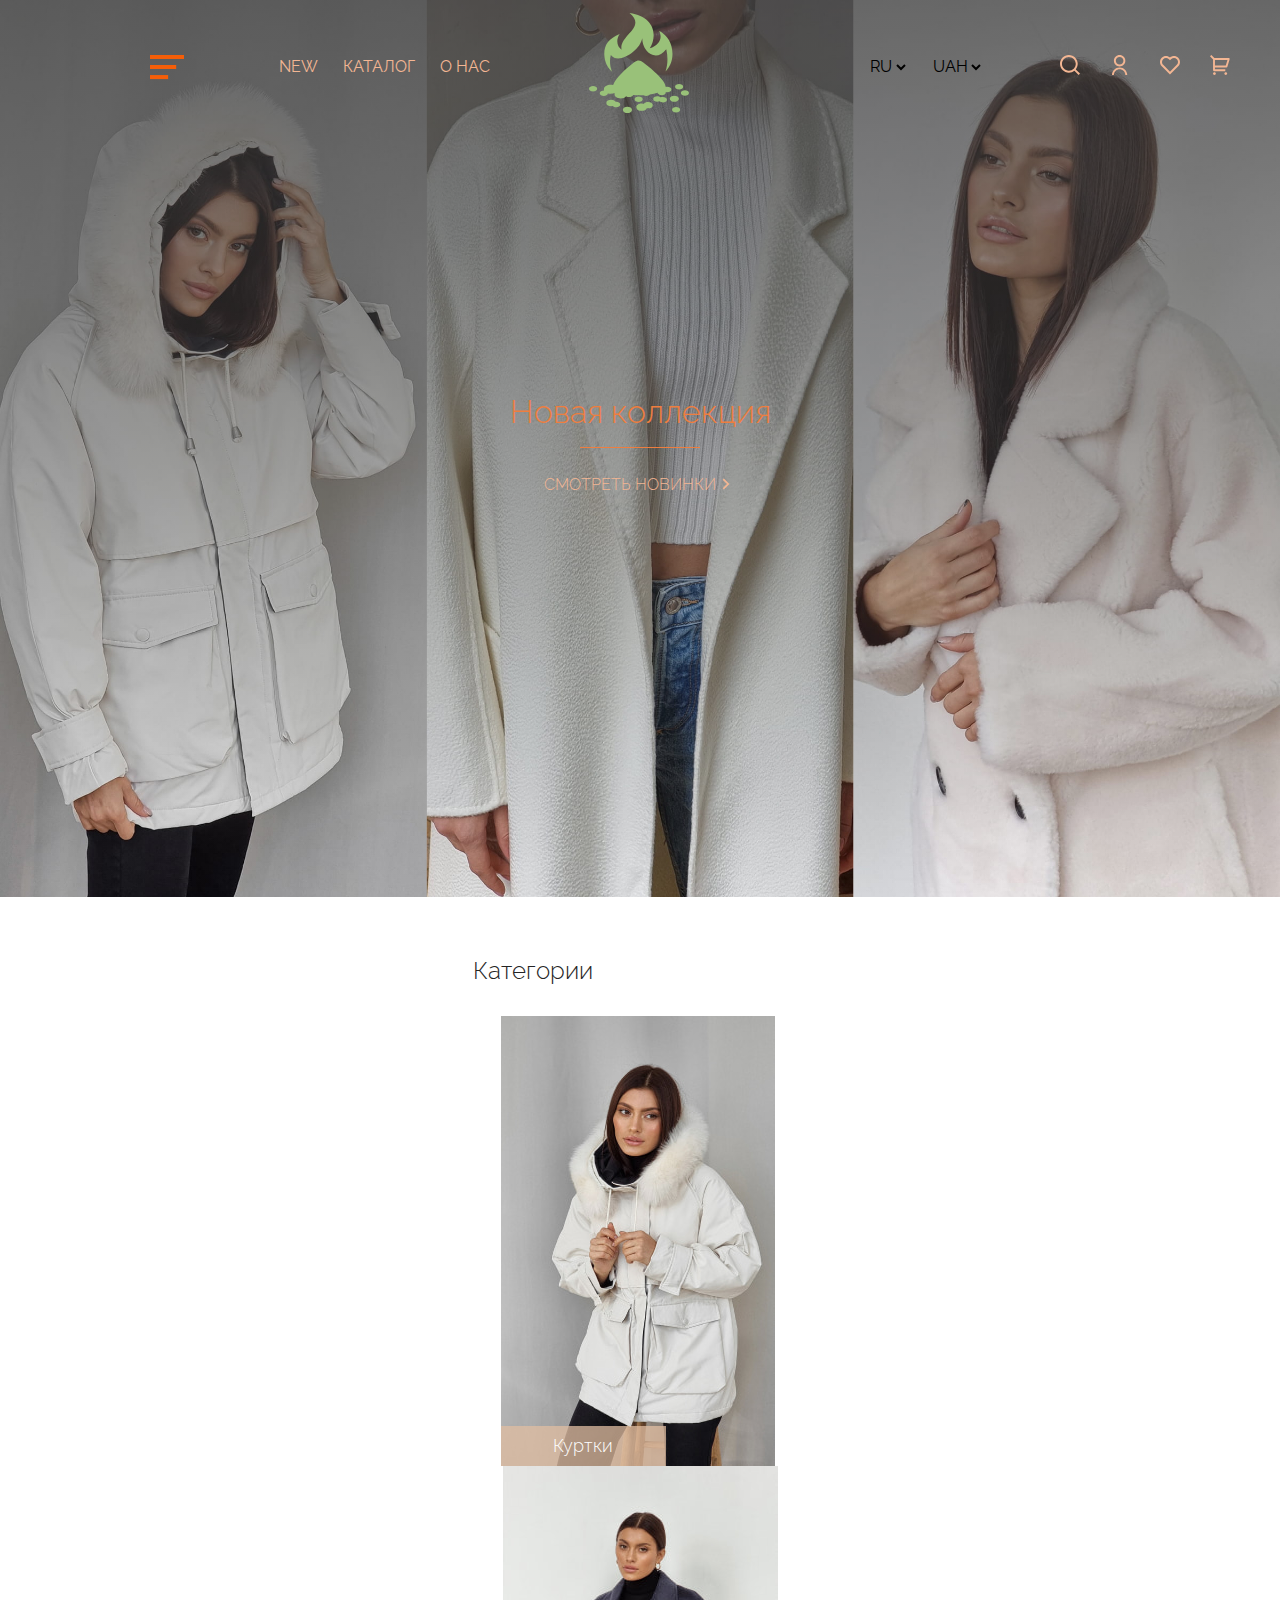
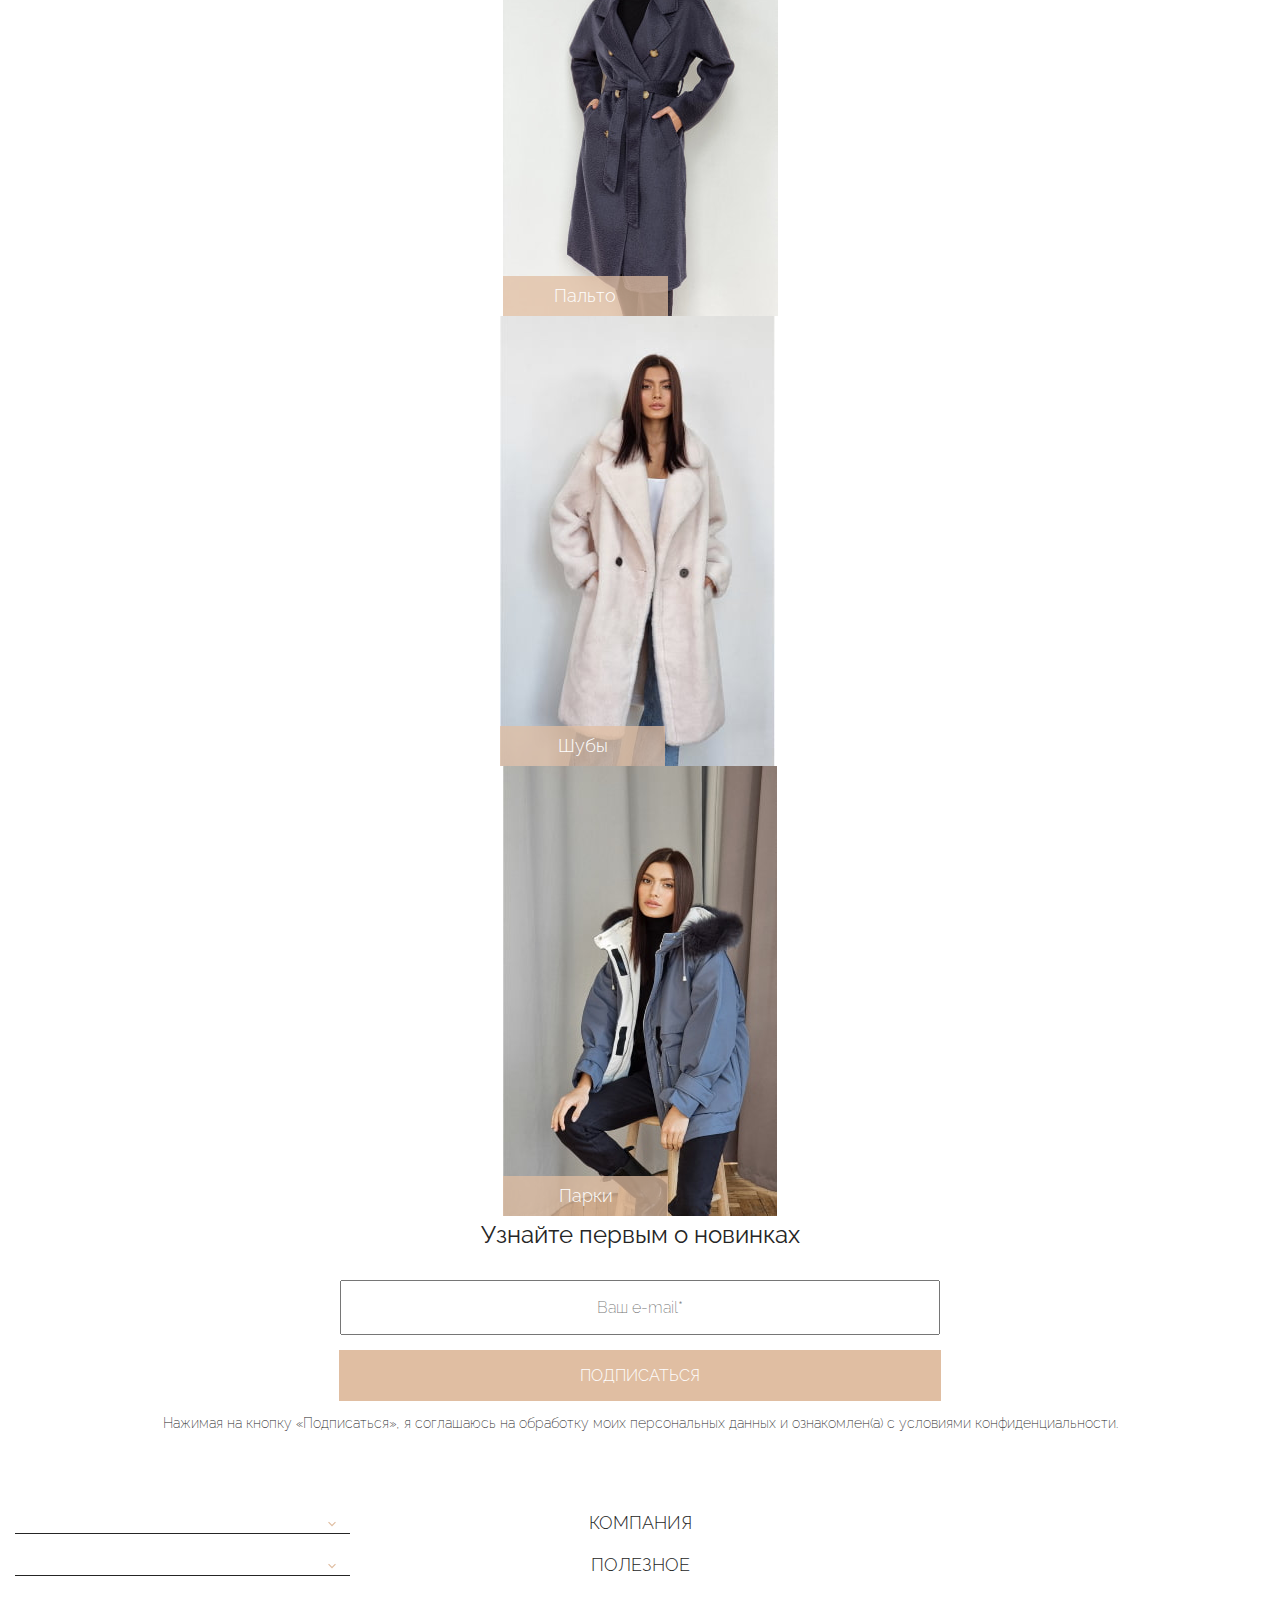
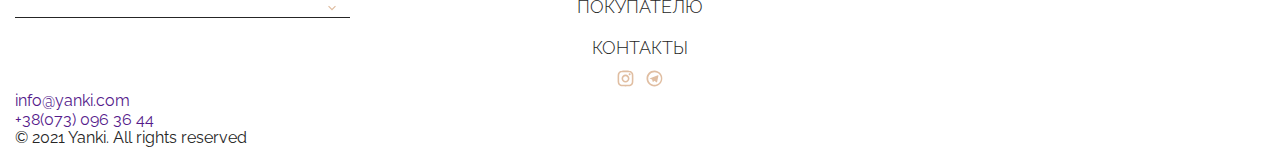
==== index.html @ 97e3a44b "fixxed footer" ====
<!DOCTYPE html>
<html lang="ru">
  <head>
    <meta charset="UTF-8" />
    <meta http-equiv="X-UA-Compatible" content="IE=edge" />
    <meta name="viewport" content="width=device-width, initial-scale=1.0" />
    <title>Spices</title>
    <link rel="preconnect" href="https://fonts.googleapis.com" />
    <link rel="preconnect" href="https://fonts.gstatic.com" crossorigin />
    <link
      href="https://fonts.googleapis.com/css2?family=Raleway:wght@200;300;400;500;600&display=swap"
      rel="stylesheet"
    />
    <link
      rel="stylesheet"
      href="https://cdnjs.cloudflare.com/ajax/libs/modern-normalize/1.1.0/modern-normalize.min.css"
    />
    <link rel="stylesheet" href="./css/main.min.css" />
  </head>

  <body>
    <!-- Header -->
    <header>
      <div class="container header">
        <div class="nav-box">
          <button type="button" class="btn-menu">
            <svg viewBox="0 0 100 100" class="icon-menu">
              <use xlink:href="./images/icons.svg#icon-btn-menu_header"></use>
            </svg>
          </button>
          <select name="language" class="select-mob">
            <option value="ua" class="test">UA</option>
            <option value="en" class="test">EN</option>
            <option value="ru" selected class="test">RU</option>
          </select>
          <nav class="header-nav">
            <div class="logo">
              <a href="index.html">
                <svg viewBox="0 0 100 100" class="icon-logo">
                  <use xlink:href="./images/logo.svg#icon-logo"></use>
                </svg>
              </a>
            </div>
            <ul class="header-list list">
              <li class="header-item">
                <a href="" class="header-link link">NEW</a>
              </li>
              <li class="header-item">
                <a href="" class="header-link link">КАТАЛОГ</a>
              </li>
              <li class="header-item">
                <a href="" class="header-link link">О НАС</a>
              </li>
            </ul>
          </nav>
        </div>

        <div class="actions-box">
          <div class="select-box">
            <select name="language" class="select-desktop">
              <option value="ua">UA</option>
              <option value="en">EN</option>
              <option value="ru" selected>RU</option>
            </select>

            <select name="language" class="select-desktop">
              <option value="uah" selected class="option">UAH</option>
              <option value="usd" class="option">USD</option>
              <option value="eur" class="option">EUR</option>
            </select>
          </div>
          <div class="actions">
            <ul class="actions-list list">
              <li class="actions-item">
                <a href="" class="actions-link link">
                  <svg viewBox="0 0 100 100" class="icon-actions">
                    <use xlink:href="./images/icons.svg#icon-search"></use>
                  </svg>
                </a>
              </li>
              <li class="actions-item">
                <a href="" class="actions-link link">
                  <svg viewBox="0 0 100 100" class="icon-actions">
                    <use xlink:href="./images/icons.svg#icon-profile"></use>
                  </svg>
                </a>
              </li>
              <li class="actions-item">
                <a href="" class="actions-link link">
                  <svg viewBox="0 0 100 100" class="icon-actions">
                    <use xlink:href="./images/icons.svg#icon-favorites"></use>
                  </svg>
                </a>
              </li>
              <li class="actions-item">
                <a href="" class="actions-link link">
                  <svg viewBox="0 0 100 100" class="icon-actions">
                    <use xlink:href="./images/icons.svg#icon-basket"></use>
                  </svg>
                </a>
              </li>
            </ul>

            <ul class="actions-list-mob list">
              <li class="actions-item">
                <a href="" class="link">
                  <svg viewBox="0 0 100 100" class="icon-actions">
                    <use xlink:href="./images/icons.svg#icon-search"></use>
                  </svg>
                </a>
              </li>
              <li class="actions-item">
                <a href="" class="link">
                  <svg viewBox="0 0 100 100" class="icon-actions">
                    <use xlink:href="./images/icons.svg#icon-profile"></use>
                  </svg>
                </a>
              </li>
            </ul>
          </div>
        </div>
      </div>
    </header>

    <main class="main">
      <!-- Hero -->
      <section class="hero">
        <div class="container hero-box">
          <div class="hero-bg"></div>
          <h1 class="hero-title">Новая коллекция</h1>
          <div class="hero-line"></div>
          <button type="button" class="hero-btn">
            Смотреть Новинки
            <svg viewBox="0 0 100 100" class="icon-btn" width="14">
              <use xlink:href="./images/icons.svg#icon-btn-hero-v"></use>
            </svg>
          </button>
        </div>
      </section>

      <!-- Categories -->
      <section class="categories">
        <div class="container categories-box">
          <h2 hidden></h2>
          <h3 class="categories-title">Категории</h3>
          <ul class="categories-list list">
            <li class="categories-item">
              <a href="" class="categories-link link">
                <div class="categories-overley">
                  <img
                    srcset="
                      ./images/categories/274/jacket274.jpg   274w,
                      ./images/categories/165/jacket165.jpg   165w,
                      ./images/categories/274/jacket274@2.jpg 548w,
                      ./images/categories/165/jacket165@2.jpg 330w
                    "
                    sizes="(min-width: 1920px) 274px, (min-width: 768px) 274px, (min-width: 375px) 165px"
                    src="./images/categories/274/jacket274.jpg"
                    alt="Куртки"
                  />
                  <div class="overley-text">
                    <p class="categories-text">Куртки</p>
                  </div>
                </div>
              </a>
            </li>
            <li class="categories-item">
              <a href="" class="categories-link link">
                <div class="categories-overley">
                  <img
                    srcset="
                      ./images/categories/274/coat274.jpg   274w,
                      ./images/categories/165/coat165.jpg   165w,
                      ./images/categories/274/coat274@2.jpg 548w,
                      ./images/categories/165/coat165@2.jpg 330w
                    "
                    sizes="(min-width: 1920px) 274px, (min-width: 768px) 274px, (min-width: 375px) 165px"
                    src="./images/categories/274/coat274.jpg"
                    alt="Пальто"
                  />
                  <div class="overley-text">
                    <p class="categories-text">Пальто</p>
                  </div>
                </div>
              </a>
            </li>
            <li class="categories-item">
              <a href="" class="categories-link link">
                <div class="categories-overley">
                  <img
                    srcset="
                      ./images/categories/274/fur_coat274.jpg   274w,
                      ./images/categories/165/fur_coat165.jpg   165w,
                      ./images/categories/274/fur_coat274@2.jpg 548w,
                      ./images/categories/165/fur_coat165@2.jpg 330w
                    "
                    sizes="(min-width: 1920px) 274px, (min-width: 768px) 274px, (min-width: 375px) 165px"
                    src="./images/categories/274/fur_coat274.jpg"
                    alt="Шубы"
                  />
                  <div class="overley-text">
                    <p class="categories-text">Шубы</p>
                  </div>
                </div>
              </a>
            </li>
            <li class="categories-item">
              <a href="" class="categories-link link">
                <div class="categories-overley">
                  <img
                    srcset="
                      ./images/categories/274/parka274.jpg   274w,
                      ./images/categories/165/parka165.jpg   165w,
                      ./images/categories/274/parka274@2.jpg 548w,
                      ./images/categories/165/parka165@2.jpg 330w
                    "
                    sizes="(min-width: 1920px) 274px, (min-width: 768px) 274px, (min-width: 375px) 165px"
                    src="./images/categories/274/parka274.jpg"
                    alt="Парки"
                  />
                  <div class="overley-text">
                    <p class="categories-text">Парки</p>
                  </div>
                </div>
              </a>
            </li>
          </ul>
        </div>
      </section>

      <!-- Subscription -->
      <section>
        <div class="container subscribe">
          <div class="subscribe-box">
            <form name="subscribe-form" class="subscribe-form" autocomplete="on" novalidate>
              <label class="subscribe-label">
                <p class="subscribe-text">
                  <b>Узнайте первым о новинках</b>
                </p>
                <div class="subscribe-input">
                  <input
                    class="subscribe-email"
                    type="email"
                    name="email"
                    placeholder="Ваш e-mail*"
                  />
                </div>
              </label>
              <div class="subscribe-btn-box">
                <button type="button" class="subscribe-btn">ПОДПИСАТЬСЯ</button>
                <p class="agreement-text">
                  Нажимая на кнопку «Подписаться», я соглашаюсь на обработку моих персональных
                  данных и ознакомлен(а) с условиями конфиденциальности.
                </p>
              </div>
            </form>
          </div>
        </div>
      </section>
    </main>

    <!-- Footer -->
    <footer class="footer">
      <!-- Navigation -->
      <div class="container">
        <nav class="footer-nav">
          <ul class="footer-list list">
            <li class="footer-item">
              <a href="" class="footer-link link">КОМПАНИЯ </a>
               <svg viewBox="0 0 100 100" class="icon-footer">
              <use xlink:href="./images/icons.svg#icon-btn-hero-v"></use>
            </svg>
            </li>
            <div class="footer-line"></div>
            <li class="footer-item">
              <a href="" class="footer-link link">ПОЛЕЗНОЕ </a>
              <svg viewBox="0 0 100 100" class="icon-footer">
              <use xlink:href="./images/icons.svg#icon-btn-hero-v"></use>
            </svg>
            </li>
            <div class="footer-line"></div>
            <li class="footer-item">
              <a href="" class="footer-link link">ПОКУПАТЕЛЮ </a>
              <svg viewBox="0 0 100 100" class="icon-footer">
              <use xlink:href="./images/icons.svg#icon-btn-hero-v"></use>
            </svg>
            </li>
            <div class="footer-line"></div>
            <li class="footer-item">
              <a href="" class="footer-link--last link">КОНТАКТЫ </a>
            </li>
          </ul>
        </nav>
        <div>
          <ul class="social-list list">
            <li class="social-item">
              <a href="" class="social-link link">
                <svg viewBox="0 0 100 100" class="social-footer" width="19">
                  <use xlink:href="./images/icons.svg#icon-instagram-footer"></use>
                </svg>
              </a>
            </li>
            <li class="social-item">
              <a href="" class="social-link link">
                <svg viewBox="0 0 100 100" class="social-footer" width="19">
                  <use xlink:href="./images/icons.svg#icon-telegram-footer"></use>
                </svg>
              </a>
            </li>
          </ul>
        </div>
        <div>
          <ul class="footer-contact__list list">
            <li class="footer-contact__item">
              <a href="" class="footer-contact__link link">info@yanki.com</a>
            </li>
            <li class="footer-contact__item">
              <a href="" class="footer-contact__link link">+38(073) 096 36 44</a>
            </li>
          </ul>
        </div>
        <p class="copyright">&#169; 2021 Yanki. All rights reserved</p>
      </div>
    </footer>
  </body>
</html>
---- css/main.min.css ----
body{font-family:"Raleway",sans-serif;font-size:16px;color:#252525}h1,h2,h3,p,ul{margin:0}img{display:-webkit-box;display:-ms-flexbox;display:flex;min-width:100%;height:auto}.list{padding:0;list-style:none}.link{text-decoration:none}.container{margin:0 auto;padding-left:15px;padding-right:15px;width:100%}.header{display:-webkit-box;display:-ms-flexbox;display:flex;-webkit-box-align:center;-ms-flex-align:center;align-items:center;-ms-flex-pack:distribute;justify-content:space-around;padding:0;position:relative}@media screen and (min-width: 1200px)and (max-width: 1920px){.header{display:-webkit-box;display:-ms-flexbox;display:flex;-webkit-box-align:center;-ms-flex-align:center;align-items:center;-webkit-box-pack:justify;-ms-flex-pack:justify;justify-content:space-between;padding:0 50px 0 50px}}.nav-box{display:-webkit-box;display:-ms-flexbox;display:flex}.actions-box{display:-webkit-box;display:-ms-flexbox;display:flex}.header-nav{display:-webkit-box;display:-ms-flexbox;display:flex;-webkit-box-pack:center;-ms-flex-pack:center;justify-content:center;-webkit-box-align:center;-ms-flex-align:center;align-items:center}.header-list{display:none}@media screen and (min-width: 1200px)and (max-width: 1920px){.header-list{display:-webkit-box;display:-ms-flexbox;display:flex;-webkit-box-pack:center;-ms-flex-pack:center;justify-content:center;-webkit-box-align:center;-ms-flex-align:center;align-items:center;width:233px;padding:50px 0 50px 0}}.header-item{margin-right:25px}.header-item:nth-child(3){margin-right:0}.header-link{color:#f3b693}@media screen and (min-width: 1200px)and (max-width: 1920px){.select-box{display:-webkit-box;display:-ms-flexbox;display:flex}}.select-mob{margin-left:22px;margin-right:42px;background-color:rgba(0,0,0,0);border:none;padding:0}@media screen and (min-width: 768px)and (max-width: 1199px){.select-mob{margin-left:42px}}@media screen and (min-width: 1200px)and (max-width: 1920px){.select-mob{display:none}}.select-desktop{display:none}@media screen and (min-width: 1200px)and (max-width: 1920px){.select-desktop{display:-webkit-box;display:-ms-flexbox;display:flex;-webkit-box-align:center;-ms-flex-align:center;align-items:center;margin-right:20px;background-color:rgba(0,0,0,0);border:none;padding:0}.select-desktop:nth-child(2){margin-right:0}}.icon-logo{width:50px;cursor:none}@media screen and (min-width: 768px)and (max-width: 1199px){.icon-logo{width:70px}}@media screen and (min-width: 1200px)and (max-width: 1920px){.icon-logo{width:100px}}.logo{position:absolute;top:10%;left:44%}@media screen and (min-width: 768px)and (max-width: 1199px){.logo{position:absolute;top:10%;left:46%}}@media screen and (min-width: 1200px)and (max-width: 1920px){.logo{position:absolute;top:10%;left:46%}}.btn-menu{margin:0;padding:0;padding:15px 0 15px 0;background-color:rgba(0,0,0,0);border:none;outline:none;cursor:none}@media screen and (min-width: 768px)and (max-width: 1199px){.btn-menu{padding:30px 0 30px 0}}@media screen and (min-width: 1200px)and (max-width: 1920px){.btn-menu{cursor:pointer;margin-right:84px;margin-left:100px;padding:50px 0 50px 0}}.icon-menu{min-width:34px;min-height:24px;fill:#f55e08;display:-webkit-box;display:-ms-flexbox;display:flex;-webkit-box-align:center;-ms-flex-align:center;align-items:center;-webkit-box-pack:center;-ms-flex-pack:center;justify-content:center}.actions-list{display:none}@media screen and (min-width: 768px)and (max-width: 1199px){.actions-list{display:-webkit-box;display:-ms-flexbox;display:flex;-webkit-box-pack:center;-ms-flex-pack:center;justify-content:center;-webkit-box-align:center;-ms-flex-align:center;align-items:center}}@media screen and (min-width: 1200px)and (max-width: 1920px){.actions-list{display:-webkit-box;display:-ms-flexbox;display:flex;-webkit-box-pack:center;-ms-flex-pack:center;justify-content:center;-webkit-box-align:center;-ms-flex-align:center;align-items:center;margin-left:76px}}.actions-list-mob{display:-webkit-box;display:-ms-flexbox;display:flex;-webkit-box-pack:center;-ms-flex-pack:center;justify-content:center;-webkit-box-align:center;-ms-flex-align:center;align-items:center}@media screen and (min-width: 768px)and (max-width: 1199px){.actions-list-mob{display:none}}@media screen and (min-width: 1200px)and (max-width: 1920px){.actions-list-mob{display:none}}.icon-actions{min-width:20px;fill:#f3b693}@media screen and (min-width: 768px)and (max-width: 1199px){.icon-actions{min-width:25px}}.actions-item{padding:10px 0 10px 0;margin-right:50px}@media screen and (min-width: 768px)and (max-width: 1199px){.actions-item{margin-right:30px;padding:30px 0 30px 0}.actions-item:nth-child(4){margin-right:0}.actions-item:nth-child(3){margin-left:30px}}@media screen and (min-width: 1200px)and (max-width: 1920px){.actions-item{margin-right:30px;padding:50px 0 50px 0}.actions-item:nth-child(4){margin-right:0}.actions-item:nth-child(3){margin-left:30px}}.actions-item:nth-child(2){margin-right:0}.hero-box{padding:0}.hero{display:block;margin-top:-64px;max-width:767px;padding:290px 0px 290px 0px;background-repeat:no-repeat;background-size:cover;-webkit-box-flex:1;-ms-flex-positive:1;flex-grow:1;background-image:-webkit-gradient(linear, left top, left bottom, from(rgba(61, 61, 61, 0.5)), to(rgba(61, 61, 61, 0))),url(../../images/bg-fon_hero/bg-fon-mob.jpg);background-image:linear-gradient(rgba(61, 61, 61, 0.5), rgba(61, 61, 61, 0)),url(../../images/bg-fon_hero/bg-fon-mob.jpg)}@media(min-device-pixel-ratio: 2),(-webkit-min-device-pixel-ratio: 2),(min-resolution: 192dpi),(min-resolution: 2dppx){.hero{background-image:-webkit-gradient(linear, left top, left bottom, from(rgba(61, 61, 61, 0.5)), to(rgba(61, 61, 61, 0))),url(../../images/bg-fon_hero/bg-fon-mob@2.jpg);background-image:linear-gradient(rgba(61, 61, 61, 0.5) 0%, rgba(61, 61, 61, 0)),url(../../images/bg-fon_hero/bg-fon-mob@2.jpg)}}@media screen and (min-width: 768px)and (max-width: 1199px){.hero{display:block;margin-top:-94px;max-width:1199px;background-image:-webkit-gradient(linear, left top, left bottom, from(rgba(61, 61, 61, 0.5)), to(rgba(61, 61, 61, 0))),url(../../images/bg-fon_hero/bg-fon-tabl.jpg);background-image:linear-gradient(rgba(61, 61, 61, 0.5), rgba(61, 61, 61, 0)),url(../../images/bg-fon_hero/bg-fon-tabl.jpg);background-repeat:no-repeat;background-size:cover}}@media screen and (min-width: 768px)and (max-width: 1199px)and (min-device-pixel-ratio: 2),screen and (min-width: 768px)and (max-width: 1199px)and (-webkit-min-device-pixel-ratio: 2),screen and (min-width: 768px)and (max-width: 1199px)and (min-resolution: 192dpi),screen and (min-width: 768px)and (max-width: 1199px)and (min-resolution: 2dppx){.hero{background-image:-webkit-gradient(linear, left top, left bottom, from(rgba(61, 61, 61, 0.5)), to(rgba(61, 61, 61, 0))),url(../../images/bg-fon_hero/bg-fon-tabl@2.jpg);background-image:linear-gradient(rgba(61, 61, 61, 0.5) 0%, rgba(61, 61, 61, 0)),url(../../images/bg-fon_hero/bg-fon-tabl@2.jpg)}}@media screen and (min-width: 1200px)and (max-width: 1920px){.hero{display:block;margin-top:-134px;max-width:1920px;background-image:-webkit-gradient(linear, left top, left bottom, from(rgba(61, 61, 61, 0.5)), to(rgba(61, 61, 61, 0))),url(../../images/bg-fon_hero/bg-fon-desс.jpg);background-image:linear-gradient(rgba(61, 61, 61, 0.5), rgba(61, 61, 61, 0)),url(../../images/bg-fon_hero/bg-fon-desс.jpg);background-repeat:no-repeat;background-size:cover;padding:393px 0 393px 0}}@media screen and (min-width: 1200px)and (max-width: 1920px)and (min-device-pixel-ratio: 2),screen and (min-width: 1200px)and (max-width: 1920px)and (-webkit-min-device-pixel-ratio: 2),screen and (min-width: 1200px)and (max-width: 1920px)and (min-resolution: 192dpi),screen and (min-width: 1200px)and (max-width: 1920px)and (min-resolution: 2dppx){.hero{background-image:-webkit-gradient(linear, left top, left bottom, from(rgba(61, 61, 61, 0.5)), to(rgba(61, 61, 61, 0))),url(../../images/bg-fon_hero/bg-fon-desc@2.jpg);background-image:linear-gradient(rgba(61, 61, 61, 0.5) 0%, rgba(61, 61, 61, 0)),url(../../images/bg-fon_hero/bg-fon-desc@2.jpg)}}.hero-title{font-size:32px;font-weight:300;line-height:1.2;margin:0 auto;max-width:261px;color:#ee7e3f;margin-bottom:16px;text-align:center}.hero-line{margin:0 auto;border-bottom:1px solid #ee7e3f;width:120px;margin-bottom:16px}.hero-btn{font-size:16px;font-weight:300;line-height:1.1;text-transform:uppercase;color:#f3b693;display:-webkit-box;display:-ms-flexbox;display:flex;-webkit-box-align:center;-ms-flex-align:center;align-items:center;-webkit-box-pack:center;-ms-flex-pack:center;justify-content:center;margin:0 auto;padding:10px;background-color:rgba(0,0,0,0);border:none;outline:none;cursor:none}.icon-btn{width:20px;fill:#f3b693;-ms-flex-item-align:center;align-self:center}.categories{margin:0 auto;padding:60px 0 60px 0}.categories-box{display:-webkit-box;display:-ms-flexbox;display:flex;-webkit-box-orient:vertical;-webkit-box-direction:normal;-ms-flex-direction:column;flex-direction:column;-webkit-box-pack:start;-ms-flex-pack:start;justify-content:start;width:375px}@media screen and (min-width: 768px)and (max-width: 1199px){.categories-box{width:768px}}.categories-title{font-size:24px;font-weight:300;line-height:1.2;color:#252525;padding-bottom:30px;padding-left:5px}@media screen and (min-width: 768px)and (max-width: 1199px){.categories-title{padding-left:80px}}.categories-list{display:-webkit-box;display:-ms-flexbox;display:flex;-webkit-box-pack:center;-ms-flex-pack:center;justify-content:center;-ms-flex-wrap:wrap;flex-wrap:wrap}.categories-item{margin-right:5px}@media screen and (min-width: 768px)and (max-width: 1199px){.categories-item{margin-right:30px;padding-top:30px}.categories-item:nth-child(-n+2){padding-top:0}}.categories-item:nth-child(2n){margin-right:0}.categories-overley{position:relative;margin-left:auto;margin-right:auto;width:100%;height:100%}.overley-text{position:absolute;bottom:0;left:0;width:165px;height:40px;background:rgba(224,190,162,.75)}@media screen and (min-width: 768px)and (max-width: 1199px){.overley-text{width:274px}}.categories-text{font-size:18px;font-weight:300;line-height:1.2;color:#fff;position:absolute;top:50%;left:50%;-webkit-transform:translate(-50%, -50%);transform:translate(-50%, -50%)}.subscribe{padding-bottom:60px}.subscribe-text{font-size:24px;font-weight:300;line-height:1.2;color:#252525;text-align:center;padding-bottom:30px}.subscribe-input{display:-webkit-box;display:-ms-flexbox;display:flex;-webkit-box-align:center;-ms-flex-align:center;align-items:center;-webkit-box-pack:center;-ms-flex-pack:center;justify-content:center;padding-bottom:15px}.subscribe-email{font-size:14px;font-weight:200;line-height:1.2;width:335px;padding:12px 0 12px 0;text-align:center;color:#252525;outline:none;border:.5 solid #252525}@media screen and (min-width: 768px)and (max-width: 1199px){.subscribe-email{width:435px;border:.5 solid #252525}}@media screen and (min-width: 1200px)and (max-width: 1920px){.subscribe-email{font-size:16px;font-weight:200;line-height:1.2;width:600px;padding:16px 0 16px 0;border:.5 solid #252525}.subscribe-email:hover{border:.5 solid #252525}}.subscribe-email:hover{border:.5 solid #252525}.subscribe-btn-box{display:-webkit-box;display:-ms-flexbox;display:flex;-webkit-box-orient:vertical;-webkit-box-direction:normal;-ms-flex-direction:column;flex-direction:column;-webkit-box-align:center;-ms-flex-align:center;align-items:center;-webkit-box-pack:center;-ms-flex-pack:center;justify-content:center}.subscribe-btn{font-size:14px;font-weight:300;line-height:1.1;padding:12px 115px 12px 115px;margin-bottom:15px;text-transform:uppercase;color:#fff;background-color:#e0bea2;outline:none;cursor:none;border:none;-webkit-transition:-webkit-filter 50ms linear,-webkit-box-shadow 50ms linear;transition:-webkit-filter 50ms linear,-webkit-box-shadow 50ms linear;transition:filter 50ms linear,box-shadow 50ms linear;transition:filter 50ms linear,box-shadow 50ms linear,-webkit-filter 50ms linear,-webkit-box-shadow 50ms linear}@media screen and (min-width: 1200px)and (max-width: 1920px){.subscribe-btn{font-size:16px;font-weight:300;line-height:1.2;padding:16px 241px 16px 241px;cursor:pointer}}.subscribe-btn:hover{-webkit-filter:drop-shadow(0px 5px 7px rgba(37, 37, 37, 0.15));filter:drop-shadow(0px 5px 7px rgba(37, 37, 37, 0.15))}.subscribe-btn:active{-webkit-filter:none;filter:none;-webkit-box-shadow:inset 0px 3px 7px rgba(37,37,37,.15);box-shadow:inset 0px 3px 7px rgba(37,37,37,.15)}.agreement-text{font-size:14px;font-weight:200;line-height:1.1;text-align:center;color:#252525}.categories{padding-bottom:5px}.categories-box{margin-right:0 auto;margin-left:0 auto}.footer-item{display:-webkit-box;display:-ms-flexbox;display:flex;-webkit-box-pack:center;-ms-flex-pack:center;justify-content:center;-webkit-box-align:center;-ms-flex-align:center;align-items:center;position:relative;padding-top:20px}.footer-link{font-size:18px;font-weight:300;line-height:1.2;color:#252525}.footer-link:hover,.footer-link:focus{color:#ee7e3f;outline:none}.footer-link--last{font-size:18px;font-weight:300;line-height:1.2;color:#252525}.footer-line{width:335px;height:.3px;background-color:#252525}.icon-footer{position:absolute;top:25px;left:310px;fill:#e0bea2;width:14px;-webkit-transform:rotate(90deg);transform:rotate(90deg);-webkit-transition:-webkit-transform 300ms linear;transition:-webkit-transform 300ms linear;transition:transform 300ms linear;transition:transform 300ms linear, -webkit-transform 300ms linear}.icon-footer:hover{-webkit-transform:rotate(270deg);transform:rotate(270deg)}.social-list{display:-webkit-box;display:-ms-flexbox;display:flex;-webkit-box-align:center;-ms-flex-align:center;align-items:center;-webkit-box-pack:center;-ms-flex-pack:center;justify-content:center}.social-item{margin-right:10px}.social-item:nth-child(2){margin-right:0}.social-footer{fill:#e0bea2;padding-top:10px}/*# sourceMappingURL=main.min.css.map */
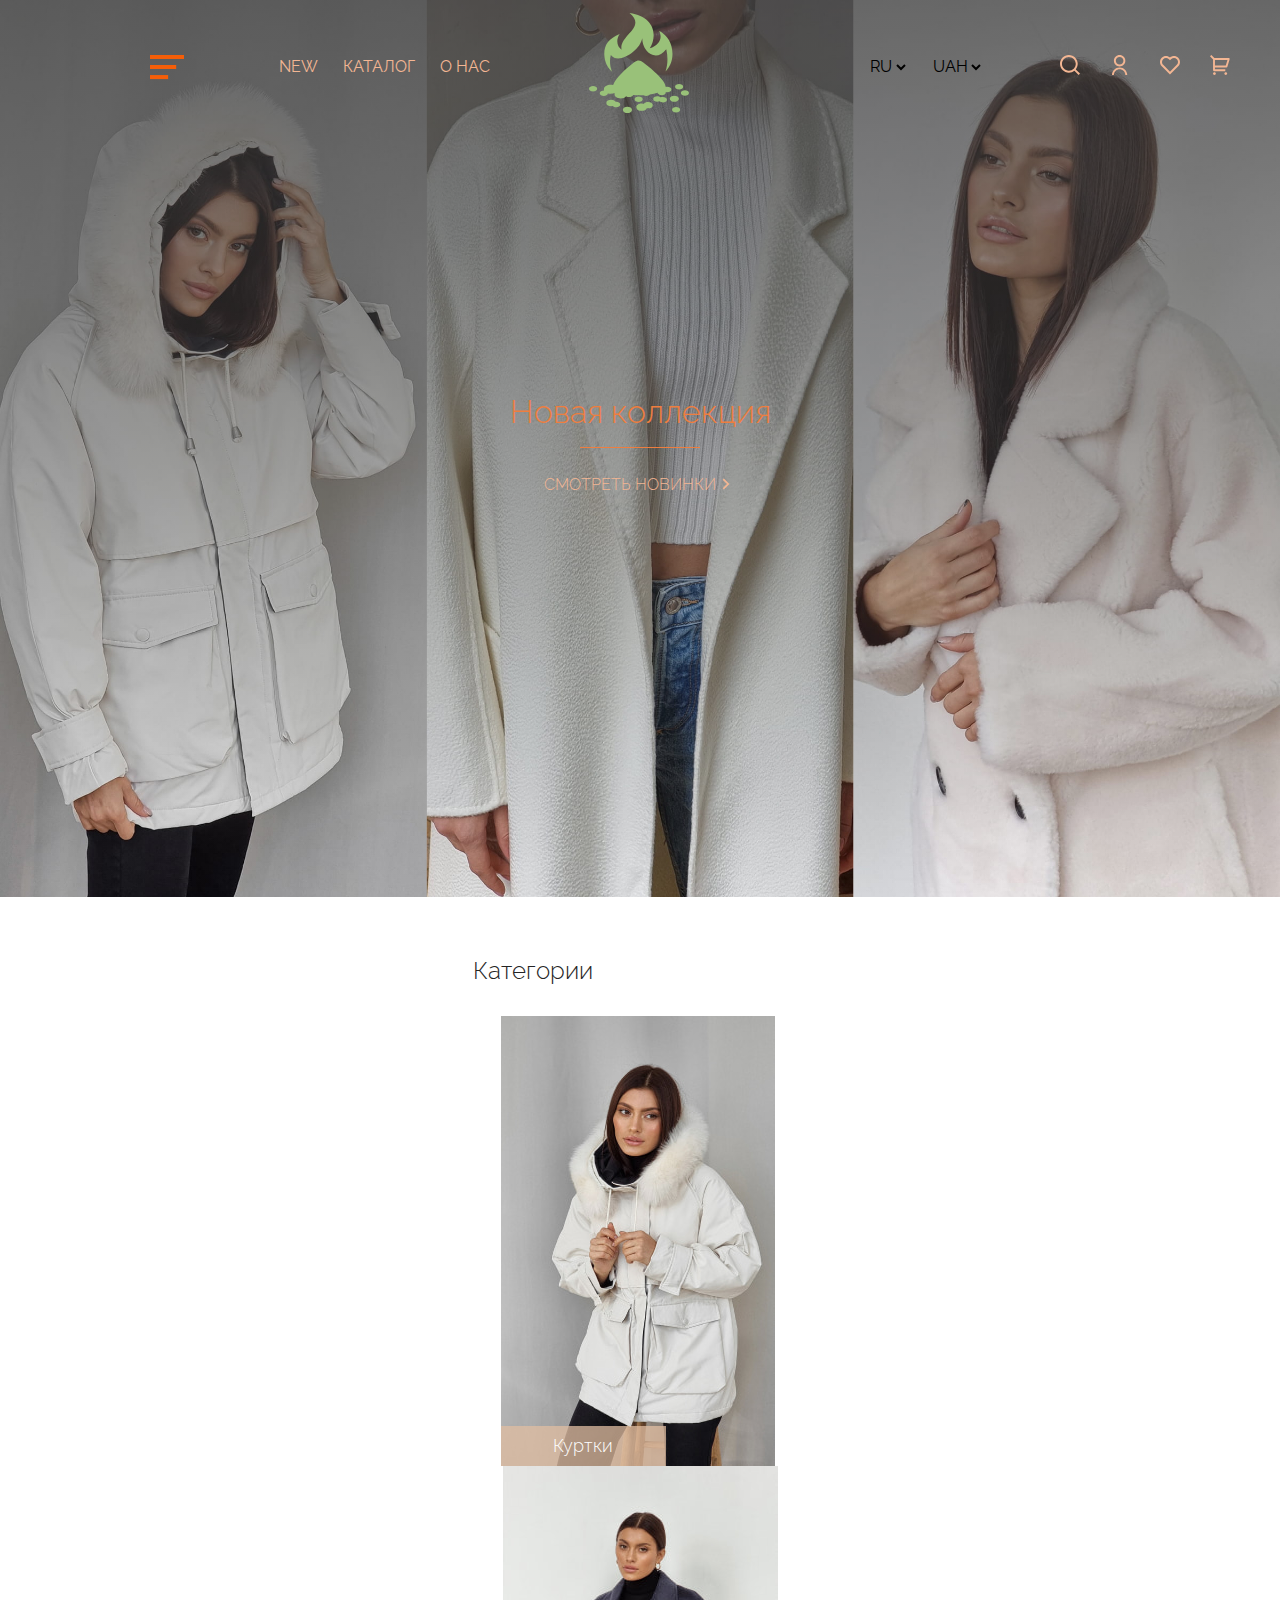
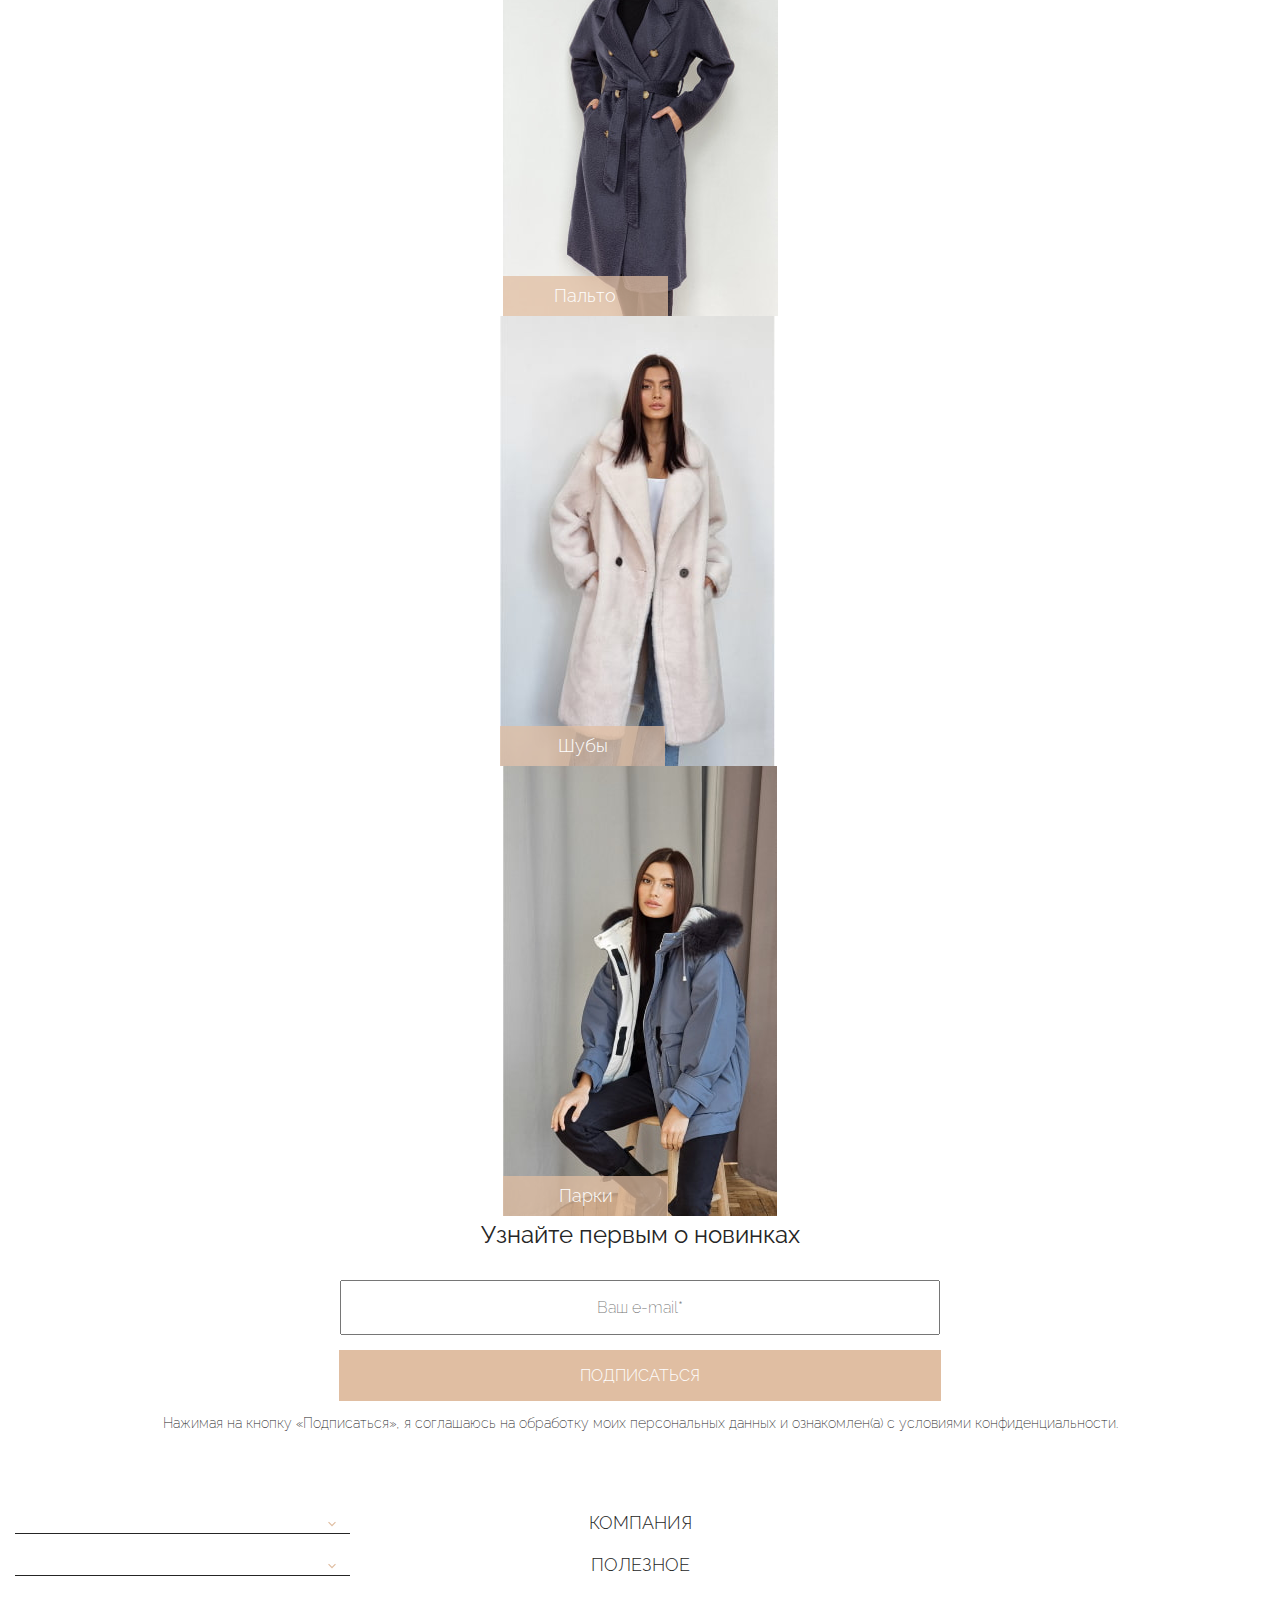
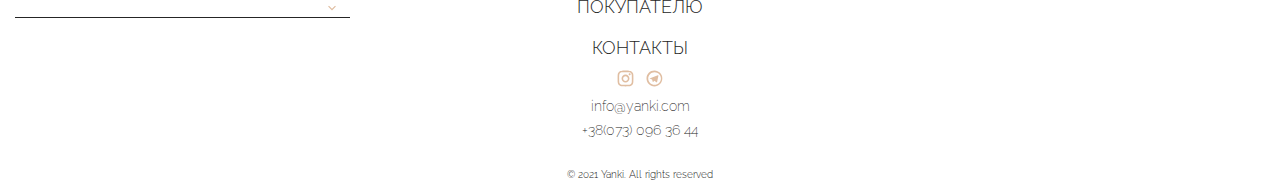
==== commit 78244369: "completed section footer" ====
--- a/index.html
+++ b/index.html
@@ -309,7 +309,6 @@
             </li>
           </ul>
         </div>
-        <div>
           <ul class="footer-contact__list list">
             <li class="footer-contact__item">
               <a href="" class="footer-contact__link link">info@yanki.com</a>
@@ -318,7 +317,6 @@
               <a href="" class="footer-contact__link link">+38(073) 096 36 44</a>
             </li>
           </ul>
-        </div>
         <p class="copyright">&#169; 2021 Yanki. All rights reserved</p>
       </div>
     </footer>
--- a/css/main.min.css
+++ b/css/main.min.css
@@ -1 +1 @@
-body{font-family:"Raleway",sans-serif;font-size:16px;color:#252525}h1,h2,h3,p,ul{margin:0}img{display:-webkit-box;display:-ms-flexbox;display:flex;min-width:100%;height:auto}.list{padding:0;list-style:none}.link{text-decoration:none}.container{margin:0 auto;padding-left:15px;padding-right:15px;width:100%}.header{display:-webkit-box;display:-ms-flexbox;display:flex;-webkit-box-align:center;-ms-flex-align:center;align-items:center;-ms-flex-pack:distribute;justify-content:space-around;padding:0;position:relative}@media screen and (min-width: 1200px)and (max-width: 1920px){.header{display:-webkit-box;display:-ms-flexbox;display:flex;-webkit-box-align:center;-ms-flex-align:center;align-items:center;-webkit-box-pack:justify;-ms-flex-pack:justify;justify-content:space-between;padding:0 50px 0 50px}}.nav-box{display:-webkit-box;display:-ms-flexbox;display:flex}.actions-box{display:-webkit-box;display:-ms-flexbox;display:flex}.header-nav{display:-webkit-box;display:-ms-flexbox;display:flex;-webkit-box-pack:center;-ms-flex-pack:center;justify-content:center;-webkit-box-align:center;-ms-flex-align:center;align-items:center}.header-list{display:none}@media screen and (min-width: 1200px)and (max-width: 1920px){.header-list{display:-webkit-box;display:-ms-flexbox;display:flex;-webkit-box-pack:center;-ms-flex-pack:center;justify-content:center;-webkit-box-align:center;-ms-flex-align:center;align-items:center;width:233px;padding:50px 0 50px 0}}.header-item{margin-right:25px}.header-item:nth-child(3){margin-right:0}.header-link{color:#f3b693}@media screen and (min-width: 1200px)and (max-width: 1920px){.select-box{display:-webkit-box;display:-ms-flexbox;display:flex}}.select-mob{margin-left:22px;margin-right:42px;background-color:rgba(0,0,0,0);border:none;padding:0}@media screen and (min-width: 768px)and (max-width: 1199px){.select-mob{margin-left:42px}}@media screen and (min-width: 1200px)and (max-width: 1920px){.select-mob{display:none}}.select-desktop{display:none}@media screen and (min-width: 1200px)and (max-width: 1920px){.select-desktop{display:-webkit-box;display:-ms-flexbox;display:flex;-webkit-box-align:center;-ms-flex-align:center;align-items:center;margin-right:20px;background-color:rgba(0,0,0,0);border:none;padding:0}.select-desktop:nth-child(2){margin-right:0}}.icon-logo{width:50px;cursor:none}@media screen and (min-width: 768px)and (max-width: 1199px){.icon-logo{width:70px}}@media screen and (min-width: 1200px)and (max-width: 1920px){.icon-logo{width:100px}}.logo{position:absolute;top:10%;left:44%}@media screen and (min-width: 768px)and (max-width: 1199px){.logo{position:absolute;top:10%;left:46%}}@media screen and (min-width: 1200px)and (max-width: 1920px){.logo{position:absolute;top:10%;left:46%}}.btn-menu{margin:0;padding:0;padding:15px 0 15px 0;background-color:rgba(0,0,0,0);border:none;outline:none;cursor:none}@media screen and (min-width: 768px)and (max-width: 1199px){.btn-menu{padding:30px 0 30px 0}}@media screen and (min-width: 1200px)and (max-width: 1920px){.btn-menu{cursor:pointer;margin-right:84px;margin-left:100px;padding:50px 0 50px 0}}.icon-menu{min-width:34px;min-height:24px;fill:#f55e08;display:-webkit-box;display:-ms-flexbox;display:flex;-webkit-box-align:center;-ms-flex-align:center;align-items:center;-webkit-box-pack:center;-ms-flex-pack:center;justify-content:center}.actions-list{display:none}@media screen and (min-width: 768px)and (max-width: 1199px){.actions-list{display:-webkit-box;display:-ms-flexbox;display:flex;-webkit-box-pack:center;-ms-flex-pack:center;justify-content:center;-webkit-box-align:center;-ms-flex-align:center;align-items:center}}@media screen and (min-width: 1200px)and (max-width: 1920px){.actions-list{display:-webkit-box;display:-ms-flexbox;display:flex;-webkit-box-pack:center;-ms-flex-pack:center;justify-content:center;-webkit-box-align:center;-ms-flex-align:center;align-items:center;margin-left:76px}}.actions-list-mob{display:-webkit-box;display:-ms-flexbox;display:flex;-webkit-box-pack:center;-ms-flex-pack:center;justify-content:center;-webkit-box-align:center;-ms-flex-align:center;align-items:center}@media screen and (min-width: 768px)and (max-width: 1199px){.actions-list-mob{display:none}}@media screen and (min-width: 1200px)and (max-width: 1920px){.actions-list-mob{display:none}}.icon-actions{min-width:20px;fill:#f3b693}@media screen and (min-width: 768px)and (max-width: 1199px){.icon-actions{min-width:25px}}.actions-item{padding:10px 0 10px 0;margin-right:50px}@media screen and (min-width: 768px)and (max-width: 1199px){.actions-item{margin-right:30px;padding:30px 0 30px 0}.actions-item:nth-child(4){margin-right:0}.actions-item:nth-child(3){margin-left:30px}}@media screen and (min-width: 1200px)and (max-width: 1920px){.actions-item{margin-right:30px;padding:50px 0 50px 0}.actions-item:nth-child(4){margin-right:0}.actions-item:nth-child(3){margin-left:30px}}.actions-item:nth-child(2){margin-right:0}.hero-box{padding:0}.hero{display:block;margin-top:-64px;max-width:767px;padding:290px 0px 290px 0px;background-repeat:no-repeat;background-size:cover;-webkit-box-flex:1;-ms-flex-positive:1;flex-grow:1;background-image:-webkit-gradient(linear, left top, left bottom, from(rgba(61, 61, 61, 0.5)), to(rgba(61, 61, 61, 0))),url(../../images/bg-fon_hero/bg-fon-mob.jpg);background-image:linear-gradient(rgba(61, 61, 61, 0.5), rgba(61, 61, 61, 0)),url(../../images/bg-fon_hero/bg-fon-mob.jpg)}@media(min-device-pixel-ratio: 2),(-webkit-min-device-pixel-ratio: 2),(min-resolution: 192dpi),(min-resolution: 2dppx){.hero{background-image:-webkit-gradient(linear, left top, left bottom, from(rgba(61, 61, 61, 0.5)), to(rgba(61, 61, 61, 0))),url(../../images/bg-fon_hero/bg-fon-mob@2.jpg);background-image:linear-gradient(rgba(61, 61, 61, 0.5) 0%, rgba(61, 61, 61, 0)),url(../../images/bg-fon_hero/bg-fon-mob@2.jpg)}}@media screen and (min-width: 768px)and (max-width: 1199px){.hero{display:block;margin-top:-94px;max-width:1199px;background-image:-webkit-gradient(linear, left top, left bottom, from(rgba(61, 61, 61, 0.5)), to(rgba(61, 61, 61, 0))),url(../../images/bg-fon_hero/bg-fon-tabl.jpg);background-image:linear-gradient(rgba(61, 61, 61, 0.5), rgba(61, 61, 61, 0)),url(../../images/bg-fon_hero/bg-fon-tabl.jpg);background-repeat:no-repeat;background-size:cover}}@media screen and (min-width: 768px)and (max-width: 1199px)and (min-device-pixel-ratio: 2),screen and (min-width: 768px)and (max-width: 1199px)and (-webkit-min-device-pixel-ratio: 2),screen and (min-width: 768px)and (max-width: 1199px)and (min-resolution: 192dpi),screen and (min-width: 768px)and (max-width: 1199px)and (min-resolution: 2dppx){.hero{background-image:-webkit-gradient(linear, left top, left bottom, from(rgba(61, 61, 61, 0.5)), to(rgba(61, 61, 61, 0))),url(../../images/bg-fon_hero/bg-fon-tabl@2.jpg);background-image:linear-gradient(rgba(61, 61, 61, 0.5) 0%, rgba(61, 61, 61, 0)),url(../../images/bg-fon_hero/bg-fon-tabl@2.jpg)}}@media screen and (min-width: 1200px)and (max-width: 1920px){.hero{display:block;margin-top:-134px;max-width:1920px;background-image:-webkit-gradient(linear, left top, left bottom, from(rgba(61, 61, 61, 0.5)), to(rgba(61, 61, 61, 0))),url(../../images/bg-fon_hero/bg-fon-desс.jpg);background-image:linear-gradient(rgba(61, 61, 61, 0.5), rgba(61, 61, 61, 0)),url(../../images/bg-fon_hero/bg-fon-desс.jpg);background-repeat:no-repeat;background-size:cover;padding:393px 0 393px 0}}@media screen and (min-width: 1200px)and (max-width: 1920px)and (min-device-pixel-ratio: 2),screen and (min-width: 1200px)and (max-width: 1920px)and (-webkit-min-device-pixel-ratio: 2),screen and (min-width: 1200px)and (max-width: 1920px)and (min-resolution: 192dpi),screen and (min-width: 1200px)and (max-width: 1920px)and (min-resolution: 2dppx){.hero{background-image:-webkit-gradient(linear, left top, left bottom, from(rgba(61, 61, 61, 0.5)), to(rgba(61, 61, 61, 0))),url(../../images/bg-fon_hero/bg-fon-desc@2.jpg);background-image:linear-gradient(rgba(61, 61, 61, 0.5) 0%, rgba(61, 61, 61, 0)),url(../../images/bg-fon_hero/bg-fon-desc@2.jpg)}}.hero-title{font-size:32px;font-weight:300;line-height:1.2;margin:0 auto;max-width:261px;color:#ee7e3f;margin-bottom:16px;text-align:center}.hero-line{margin:0 auto;border-bottom:1px solid #ee7e3f;width:120px;margin-bottom:16px}.hero-btn{font-size:16px;font-weight:300;line-height:1.1;text-transform:uppercase;color:#f3b693;display:-webkit-box;display:-ms-flexbox;display:flex;-webkit-box-align:center;-ms-flex-align:center;align-items:center;-webkit-box-pack:center;-ms-flex-pack:center;justify-content:center;margin:0 auto;padding:10px;background-color:rgba(0,0,0,0);border:none;outline:none;cursor:none}.icon-btn{width:20px;fill:#f3b693;-ms-flex-item-align:center;align-self:center}.categories{margin:0 auto;padding:60px 0 60px 0}.categories-box{display:-webkit-box;display:-ms-flexbox;display:flex;-webkit-box-orient:vertical;-webkit-box-direction:normal;-ms-flex-direction:column;flex-direction:column;-webkit-box-pack:start;-ms-flex-pack:start;justify-content:start;width:375px}@media screen and (min-width: 768px)and (max-width: 1199px){.categories-box{width:768px}}.categories-title{font-size:24px;font-weight:300;line-height:1.2;color:#252525;padding-bottom:30px;padding-left:5px}@media screen and (min-width: 768px)and (max-width: 1199px){.categories-title{padding-left:80px}}.categories-list{display:-webkit-box;display:-ms-flexbox;display:flex;-webkit-box-pack:center;-ms-flex-pack:center;justify-content:center;-ms-flex-wrap:wrap;flex-wrap:wrap}.categories-item{margin-right:5px}@media screen and (min-width: 768px)and (max-width: 1199px){.categories-item{margin-right:30px;padding-top:30px}.categories-item:nth-child(-n+2){padding-top:0}}.categories-item:nth-child(2n){margin-right:0}.categories-overley{position:relative;margin-left:auto;margin-right:auto;width:100%;height:100%}.overley-text{position:absolute;bottom:0;left:0;width:165px;height:40px;background:rgba(224,190,162,.75)}@media screen and (min-width: 768px)and (max-width: 1199px){.overley-text{width:274px}}.categories-text{font-size:18px;font-weight:300;line-height:1.2;color:#fff;position:absolute;top:50%;left:50%;-webkit-transform:translate(-50%, -50%);transform:translate(-50%, -50%)}.subscribe{padding-bottom:60px}.subscribe-text{font-size:24px;font-weight:300;line-height:1.2;color:#252525;text-align:center;padding-bottom:30px}.subscribe-input{display:-webkit-box;display:-ms-flexbox;display:flex;-webkit-box-align:center;-ms-flex-align:center;align-items:center;-webkit-box-pack:center;-ms-flex-pack:center;justify-content:center;padding-bottom:15px}.subscribe-email{font-size:14px;font-weight:200;line-height:1.2;width:335px;padding:12px 0 12px 0;text-align:center;color:#252525;outline:none;border:.5 solid #252525}@media screen and (min-width: 768px)and (max-width: 1199px){.subscribe-email{width:435px;border:.5 solid #252525}}@media screen and (min-width: 1200px)and (max-width: 1920px){.subscribe-email{font-size:16px;font-weight:200;line-height:1.2;width:600px;padding:16px 0 16px 0;border:.5 solid #252525}.subscribe-email:hover{border:.5 solid #252525}}.subscribe-email:hover{border:.5 solid #252525}.subscribe-btn-box{display:-webkit-box;display:-ms-flexbox;display:flex;-webkit-box-orient:vertical;-webkit-box-direction:normal;-ms-flex-direction:column;flex-direction:column;-webkit-box-align:center;-ms-flex-align:center;align-items:center;-webkit-box-pack:center;-ms-flex-pack:center;justify-content:center}.subscribe-btn{font-size:14px;font-weight:300;line-height:1.1;padding:12px 115px 12px 115px;margin-bottom:15px;text-transform:uppercase;color:#fff;background-color:#e0bea2;outline:none;cursor:none;border:none;-webkit-transition:-webkit-filter 50ms linear,-webkit-box-shadow 50ms linear;transition:-webkit-filter 50ms linear,-webkit-box-shadow 50ms linear;transition:filter 50ms linear,box-shadow 50ms linear;transition:filter 50ms linear,box-shadow 50ms linear,-webkit-filter 50ms linear,-webkit-box-shadow 50ms linear}@media screen and (min-width: 1200px)and (max-width: 1920px){.subscribe-btn{font-size:16px;font-weight:300;line-height:1.2;padding:16px 241px 16px 241px;cursor:pointer}}.subscribe-btn:hover{-webkit-filter:drop-shadow(0px 5px 7px rgba(37, 37, 37, 0.15));filter:drop-shadow(0px 5px 7px rgba(37, 37, 37, 0.15))}.subscribe-btn:active{-webkit-filter:none;filter:none;-webkit-box-shadow:inset 0px 3px 7px rgba(37,37,37,.15);box-shadow:inset 0px 3px 7px rgba(37,37,37,.15)}.agreement-text{font-size:14px;font-weight:200;line-height:1.1;text-align:center;color:#252525}.categories{padding-bottom:5px}.categories-box{margin-right:0 auto;margin-left:0 auto}.footer-item{display:-webkit-box;display:-ms-flexbox;display:flex;-webkit-box-pack:center;-ms-flex-pack:center;justify-content:center;-webkit-box-align:center;-ms-flex-align:center;align-items:center;position:relative;padding-top:20px}.footer-link{font-size:18px;font-weight:300;line-height:1.2;color:#252525}.footer-link:hover,.footer-link:focus{color:#ee7e3f;outline:none}.footer-link--last{font-size:18px;font-weight:300;line-height:1.2;color:#252525}.footer-line{width:335px;height:.3px;background-color:#252525}.icon-footer{position:absolute;top:25px;left:310px;fill:#e0bea2;width:14px;-webkit-transform:rotate(90deg);transform:rotate(90deg);-webkit-transition:-webkit-transform 300ms linear;transition:-webkit-transform 300ms linear;transition:transform 300ms linear;transition:transform 300ms linear, -webkit-transform 300ms linear}.icon-footer:hover{-webkit-transform:rotate(270deg);transform:rotate(270deg)}.social-list{display:-webkit-box;display:-ms-flexbox;display:flex;-webkit-box-align:center;-ms-flex-align:center;align-items:center;-webkit-box-pack:center;-ms-flex-pack:center;justify-content:center}.social-item{margin-right:10px}.social-item:nth-child(2){margin-right:0}.social-footer{fill:#e0bea2;padding-top:10px}/*# sourceMappingURL=main.min.css.map */+body{font-family:"Raleway",sans-serif;font-size:16px;color:#252525}h1,h2,h3,p,ul{margin:0}img{display:-webkit-box;display:-ms-flexbox;display:flex;min-width:100%;height:auto}.list{padding:0;list-style:none}.link{text-decoration:none}.container{margin:0 auto;padding-left:15px;padding-right:15px;width:100%}.header{display:-webkit-box;display:-ms-flexbox;display:flex;-webkit-box-align:center;-ms-flex-align:center;align-items:center;-ms-flex-pack:distribute;justify-content:space-around;padding:0;position:relative}@media screen and (min-width: 1200px)and (max-width: 1920px){.header{display:-webkit-box;display:-ms-flexbox;display:flex;-webkit-box-align:center;-ms-flex-align:center;align-items:center;-webkit-box-pack:justify;-ms-flex-pack:justify;justify-content:space-between;padding:0 50px 0 50px}}.nav-box{display:-webkit-box;display:-ms-flexbox;display:flex}.actions-box{display:-webkit-box;display:-ms-flexbox;display:flex}.header-nav{display:-webkit-box;display:-ms-flexbox;display:flex;-webkit-box-pack:center;-ms-flex-pack:center;justify-content:center;-webkit-box-align:center;-ms-flex-align:center;align-items:center}.header-list{display:none}@media screen and (min-width: 1200px)and (max-width: 1920px){.header-list{display:-webkit-box;display:-ms-flexbox;display:flex;-webkit-box-pack:center;-ms-flex-pack:center;justify-content:center;-webkit-box-align:center;-ms-flex-align:center;align-items:center;width:233px;padding:50px 0 50px 0}}.header-item{margin-right:25px}.header-item:nth-child(3){margin-right:0}.header-link{color:#f3b693}@media screen and (min-width: 1200px)and (max-width: 1920px){.select-box{display:-webkit-box;display:-ms-flexbox;display:flex}}.select-mob{margin-left:22px;margin-right:42px;background-color:rgba(0,0,0,0);border:none;padding:0}@media screen and (min-width: 768px)and (max-width: 1199px){.select-mob{margin-left:42px}}@media screen and (min-width: 1200px)and (max-width: 1920px){.select-mob{display:none}}.select-desktop{display:none}@media screen and (min-width: 1200px)and (max-width: 1920px){.select-desktop{display:-webkit-box;display:-ms-flexbox;display:flex;-webkit-box-align:center;-ms-flex-align:center;align-items:center;margin-right:20px;background-color:rgba(0,0,0,0);border:none;padding:0}.select-desktop:nth-child(2){margin-right:0}}.icon-logo{width:50px;cursor:none}@media screen and (min-width: 768px)and (max-width: 1199px){.icon-logo{width:70px}}@media screen and (min-width: 1200px)and (max-width: 1920px){.icon-logo{width:100px}}.logo{position:absolute;top:10%;left:44%}@media screen and (min-width: 768px)and (max-width: 1199px){.logo{position:absolute;top:10%;left:46%}}@media screen and (min-width: 1200px)and (max-width: 1920px){.logo{position:absolute;top:10%;left:46%}}.btn-menu{margin:0;padding:0;padding:15px 0 15px 0;background-color:rgba(0,0,0,0);border:none;outline:none;cursor:none}@media screen and (min-width: 768px)and (max-width: 1199px){.btn-menu{padding:30px 0 30px 0}}@media screen and (min-width: 1200px)and (max-width: 1920px){.btn-menu{cursor:pointer;margin-right:84px;margin-left:100px;padding:50px 0 50px 0}}.icon-menu{min-width:34px;min-height:24px;fill:#f55e08;display:-webkit-box;display:-ms-flexbox;display:flex;-webkit-box-align:center;-ms-flex-align:center;align-items:center;-webkit-box-pack:center;-ms-flex-pack:center;justify-content:center}.actions-list{display:none}@media screen and (min-width: 768px)and (max-width: 1199px){.actions-list{display:-webkit-box;display:-ms-flexbox;display:flex;-webkit-box-pack:center;-ms-flex-pack:center;justify-content:center;-webkit-box-align:center;-ms-flex-align:center;align-items:center}}@media screen and (min-width: 1200px)and (max-width: 1920px){.actions-list{display:-webkit-box;display:-ms-flexbox;display:flex;-webkit-box-pack:center;-ms-flex-pack:center;justify-content:center;-webkit-box-align:center;-ms-flex-align:center;align-items:center;margin-left:76px}}.actions-list-mob{display:-webkit-box;display:-ms-flexbox;display:flex;-webkit-box-pack:center;-ms-flex-pack:center;justify-content:center;-webkit-box-align:center;-ms-flex-align:center;align-items:center}@media screen and (min-width: 768px)and (max-width: 1199px){.actions-list-mob{display:none}}@media screen and (min-width: 1200px)and (max-width: 1920px){.actions-list-mob{display:none}}.icon-actions{min-width:20px;fill:#f3b693}@media screen and (min-width: 768px)and (max-width: 1199px){.icon-actions{min-width:25px}}.actions-item{padding:10px 0 10px 0;margin-right:50px}@media screen and (min-width: 768px)and (max-width: 1199px){.actions-item{margin-right:30px;padding:30px 0 30px 0}.actions-item:nth-child(4){margin-right:0}.actions-item:nth-child(3){margin-left:30px}}@media screen and (min-width: 1200px)and (max-width: 1920px){.actions-item{margin-right:30px;padding:50px 0 50px 0}.actions-item:nth-child(4){margin-right:0}.actions-item:nth-child(3){margin-left:30px}}.actions-item:nth-child(2){margin-right:0}.hero-box{padding:0}.hero{display:block;margin-top:-64px;max-width:767px;padding:290px 0px 290px 0px;background-repeat:no-repeat;background-size:cover;-webkit-box-flex:1;-ms-flex-positive:1;flex-grow:1;background-image:-webkit-gradient(linear, left top, left bottom, from(rgba(61, 61, 61, 0.5)), to(rgba(61, 61, 61, 0))),url(../../images/bg-fon_hero/bg-fon-mob.jpg);background-image:linear-gradient(rgba(61, 61, 61, 0.5), rgba(61, 61, 61, 0)),url(../../images/bg-fon_hero/bg-fon-mob.jpg)}@media(min-device-pixel-ratio: 2),(-webkit-min-device-pixel-ratio: 2),(min-resolution: 192dpi),(min-resolution: 2dppx){.hero{background-image:-webkit-gradient(linear, left top, left bottom, from(rgba(61, 61, 61, 0.5)), to(rgba(61, 61, 61, 0))),url(../../images/bg-fon_hero/bg-fon-mob@2.jpg);background-image:linear-gradient(rgba(61, 61, 61, 0.5) 0%, rgba(61, 61, 61, 0)),url(../../images/bg-fon_hero/bg-fon-mob@2.jpg)}}@media screen and (min-width: 768px)and (max-width: 1199px){.hero{display:block;margin-top:-94px;max-width:1199px;background-image:-webkit-gradient(linear, left top, left bottom, from(rgba(61, 61, 61, 0.5)), to(rgba(61, 61, 61, 0))),url(../../images/bg-fon_hero/bg-fon-tabl.jpg);background-image:linear-gradient(rgba(61, 61, 61, 0.5), rgba(61, 61, 61, 0)),url(../../images/bg-fon_hero/bg-fon-tabl.jpg);background-repeat:no-repeat;background-size:cover}}@media screen and (min-width: 768px)and (max-width: 1199px)and (min-device-pixel-ratio: 2),screen and (min-width: 768px)and (max-width: 1199px)and (-webkit-min-device-pixel-ratio: 2),screen and (min-width: 768px)and (max-width: 1199px)and (min-resolution: 192dpi),screen and (min-width: 768px)and (max-width: 1199px)and (min-resolution: 2dppx){.hero{background-image:-webkit-gradient(linear, left top, left bottom, from(rgba(61, 61, 61, 0.5)), to(rgba(61, 61, 61, 0))),url(../../images/bg-fon_hero/bg-fon-tabl@2.jpg);background-image:linear-gradient(rgba(61, 61, 61, 0.5) 0%, rgba(61, 61, 61, 0)),url(../../images/bg-fon_hero/bg-fon-tabl@2.jpg)}}@media screen and (min-width: 1200px)and (max-width: 1920px){.hero{display:block;margin-top:-134px;max-width:1920px;background-image:-webkit-gradient(linear, left top, left bottom, from(rgba(61, 61, 61, 0.5)), to(rgba(61, 61, 61, 0))),url(../../images/bg-fon_hero/bg-fon-desс.jpg);background-image:linear-gradient(rgba(61, 61, 61, 0.5), rgba(61, 61, 61, 0)),url(../../images/bg-fon_hero/bg-fon-desс.jpg);background-repeat:no-repeat;background-size:cover;padding:393px 0 393px 0}}@media screen and (min-width: 1200px)and (max-width: 1920px)and (min-device-pixel-ratio: 2),screen and (min-width: 1200px)and (max-width: 1920px)and (-webkit-min-device-pixel-ratio: 2),screen and (min-width: 1200px)and (max-width: 1920px)and (min-resolution: 192dpi),screen and (min-width: 1200px)and (max-width: 1920px)and (min-resolution: 2dppx){.hero{background-image:-webkit-gradient(linear, left top, left bottom, from(rgba(61, 61, 61, 0.5)), to(rgba(61, 61, 61, 0))),url(../../images/bg-fon_hero/bg-fon-desc@2.jpg);background-image:linear-gradient(rgba(61, 61, 61, 0.5) 0%, rgba(61, 61, 61, 0)),url(../../images/bg-fon_hero/bg-fon-desc@2.jpg)}}.hero-title{font-size:32px;font-weight:300;line-height:1.2;margin:0 auto;max-width:261px;color:#ee7e3f;margin-bottom:16px;text-align:center}.hero-line{margin:0 auto;border-bottom:1px solid #ee7e3f;width:120px;margin-bottom:16px}.hero-btn{font-size:16px;font-weight:300;line-height:1.1;text-transform:uppercase;color:#f3b693;display:-webkit-box;display:-ms-flexbox;display:flex;-webkit-box-align:center;-ms-flex-align:center;align-items:center;-webkit-box-pack:center;-ms-flex-pack:center;justify-content:center;margin:0 auto;padding:10px;background-color:rgba(0,0,0,0);border:none;outline:none;cursor:none}.icon-btn{width:20px;fill:#f3b693;-ms-flex-item-align:center;align-self:center}.categories{margin:0 auto;padding:60px 0 60px 0}.categories-box{display:-webkit-box;display:-ms-flexbox;display:flex;-webkit-box-orient:vertical;-webkit-box-direction:normal;-ms-flex-direction:column;flex-direction:column;-webkit-box-pack:start;-ms-flex-pack:start;justify-content:start;width:375px}@media screen and (min-width: 768px)and (max-width: 1199px){.categories-box{width:768px}}.categories-title{font-size:24px;font-weight:300;line-height:1.2;color:#252525;padding-bottom:30px;padding-left:5px}@media screen and (min-width: 768px)and (max-width: 1199px){.categories-title{padding-left:80px}}.categories-list{display:-webkit-box;display:-ms-flexbox;display:flex;-webkit-box-pack:center;-ms-flex-pack:center;justify-content:center;-ms-flex-wrap:wrap;flex-wrap:wrap}.categories-item{margin-right:5px}@media screen and (min-width: 768px)and (max-width: 1199px){.categories-item{margin-right:30px;padding-top:30px}.categories-item:nth-child(-n+2){padding-top:0}}.categories-item:nth-child(2n){margin-right:0}.categories-overley{position:relative;margin-left:auto;margin-right:auto;width:100%;height:100%}.overley-text{position:absolute;bottom:0;left:0;width:165px;height:40px;background:rgba(224,190,162,.75)}@media screen and (min-width: 768px)and (max-width: 1199px){.overley-text{width:274px}}.categories-text{font-size:18px;font-weight:300;line-height:1.2;color:#fff;position:absolute;top:50%;left:50%;-webkit-transform:translate(-50%, -50%);transform:translate(-50%, -50%)}.subscribe{padding-bottom:60px}.subscribe-text{font-size:24px;font-weight:300;line-height:1.2;color:#252525;text-align:center;padding-bottom:30px}.subscribe-input{display:-webkit-box;display:-ms-flexbox;display:flex;-webkit-box-align:center;-ms-flex-align:center;align-items:center;-webkit-box-pack:center;-ms-flex-pack:center;justify-content:center;padding-bottom:15px}.subscribe-email{font-size:14px;font-weight:200;line-height:1.2;width:335px;padding:12px 0 12px 0;text-align:center;color:#252525;outline:none;border:.5 solid #252525}@media screen and (min-width: 768px)and (max-width: 1199px){.subscribe-email{width:435px;border:.5 solid #252525}}@media screen and (min-width: 1200px)and (max-width: 1920px){.subscribe-email{font-size:16px;font-weight:200;line-height:1.2;width:600px;padding:16px 0 16px 0;border:.5 solid #252525}.subscribe-email:hover{border:.5 solid #252525}}.subscribe-email:hover{border:.5 solid #252525}.subscribe-btn-box{display:-webkit-box;display:-ms-flexbox;display:flex;-webkit-box-orient:vertical;-webkit-box-direction:normal;-ms-flex-direction:column;flex-direction:column;-webkit-box-align:center;-ms-flex-align:center;align-items:center;-webkit-box-pack:center;-ms-flex-pack:center;justify-content:center}.subscribe-btn{font-size:14px;font-weight:300;line-height:1.1;padding:12px 115px 12px 115px;margin-bottom:15px;text-transform:uppercase;color:#fff;background-color:#e0bea2;outline:none;cursor:none;border:none;-webkit-transition:-webkit-filter 50ms linear,-webkit-box-shadow 50ms linear;transition:-webkit-filter 50ms linear,-webkit-box-shadow 50ms linear;transition:filter 50ms linear,box-shadow 50ms linear;transition:filter 50ms linear,box-shadow 50ms linear,-webkit-filter 50ms linear,-webkit-box-shadow 50ms linear}@media screen and (min-width: 1200px)and (max-width: 1920px){.subscribe-btn{font-size:16px;font-weight:300;line-height:1.2;padding:16px 241px 16px 241px;cursor:pointer}}.subscribe-btn:hover{-webkit-filter:drop-shadow(0px 5px 7px rgba(37, 37, 37, 0.15));filter:drop-shadow(0px 5px 7px rgba(37, 37, 37, 0.15))}.subscribe-btn:active{-webkit-filter:none;filter:none;-webkit-box-shadow:inset 0px 3px 7px rgba(37,37,37,.15);box-shadow:inset 0px 3px 7px rgba(37,37,37,.15)}.agreement-text{font-size:14px;font-weight:200;line-height:1.1;text-align:center;color:#252525}.categories{padding-bottom:5px}.categories-box{margin-right:0 auto;margin-left:0 auto}.footer-item{display:-webkit-box;display:-ms-flexbox;display:flex;-webkit-box-pack:center;-ms-flex-pack:center;justify-content:center;-webkit-box-align:center;-ms-flex-align:center;align-items:center;position:relative;padding-top:20px}.footer-link{font-size:18px;font-weight:300;line-height:1.2;color:#252525}.footer-link:hover,.footer-link:focus{color:#ee7e3f;outline:none}.footer-link--last{font-size:18px;font-weight:300;line-height:1.2;color:#252525}.footer-line{width:335px;height:.3px;background-color:#252525}.icon-footer{position:absolute;top:25px;left:310px;fill:#e0bea2;width:14px;-webkit-transform:rotate(90deg);transform:rotate(90deg);-webkit-transition:-webkit-transform 300ms linear;transition:-webkit-transform 300ms linear;transition:transform 300ms linear;transition:transform 300ms linear, -webkit-transform 300ms linear}.icon-footer:hover{-webkit-transform:rotate(270deg);transform:rotate(270deg)}.social-list{display:-webkit-box;display:-ms-flexbox;display:flex;-webkit-box-align:center;-ms-flex-align:center;align-items:center;-webkit-box-pack:center;-ms-flex-pack:center;justify-content:center}.social-item{margin-right:10px}.social-item:nth-child(2){margin-right:0}.social-footer{fill:#e0bea2;padding-top:10px;padding-bottom:5px}.footer-contact__list{display:-webkit-box;display:-ms-flexbox;display:flex;-webkit-box-orient:vertical;-webkit-box-direction:normal;-ms-flex-direction:column;flex-direction:column;-webkit-box-align:center;-ms-flex-align:center;align-items:center;-webkit-box-pack:center;-ms-flex-pack:center;justify-content:center;padding-bottom:30px}.footer-contact__item{padding-bottom:5px}.footer-contact__item:nth-child(2){padding-bottom:0}.footer-contact__link{font-size:14px;font-weight:200;line-height:1.1;color:#252525}.copyright{font-size:10px;font-weight:300;line-height:1.2;color:#252525;text-align:center;padding-bottom:5px}/*# sourceMappingURL=main.min.css.map */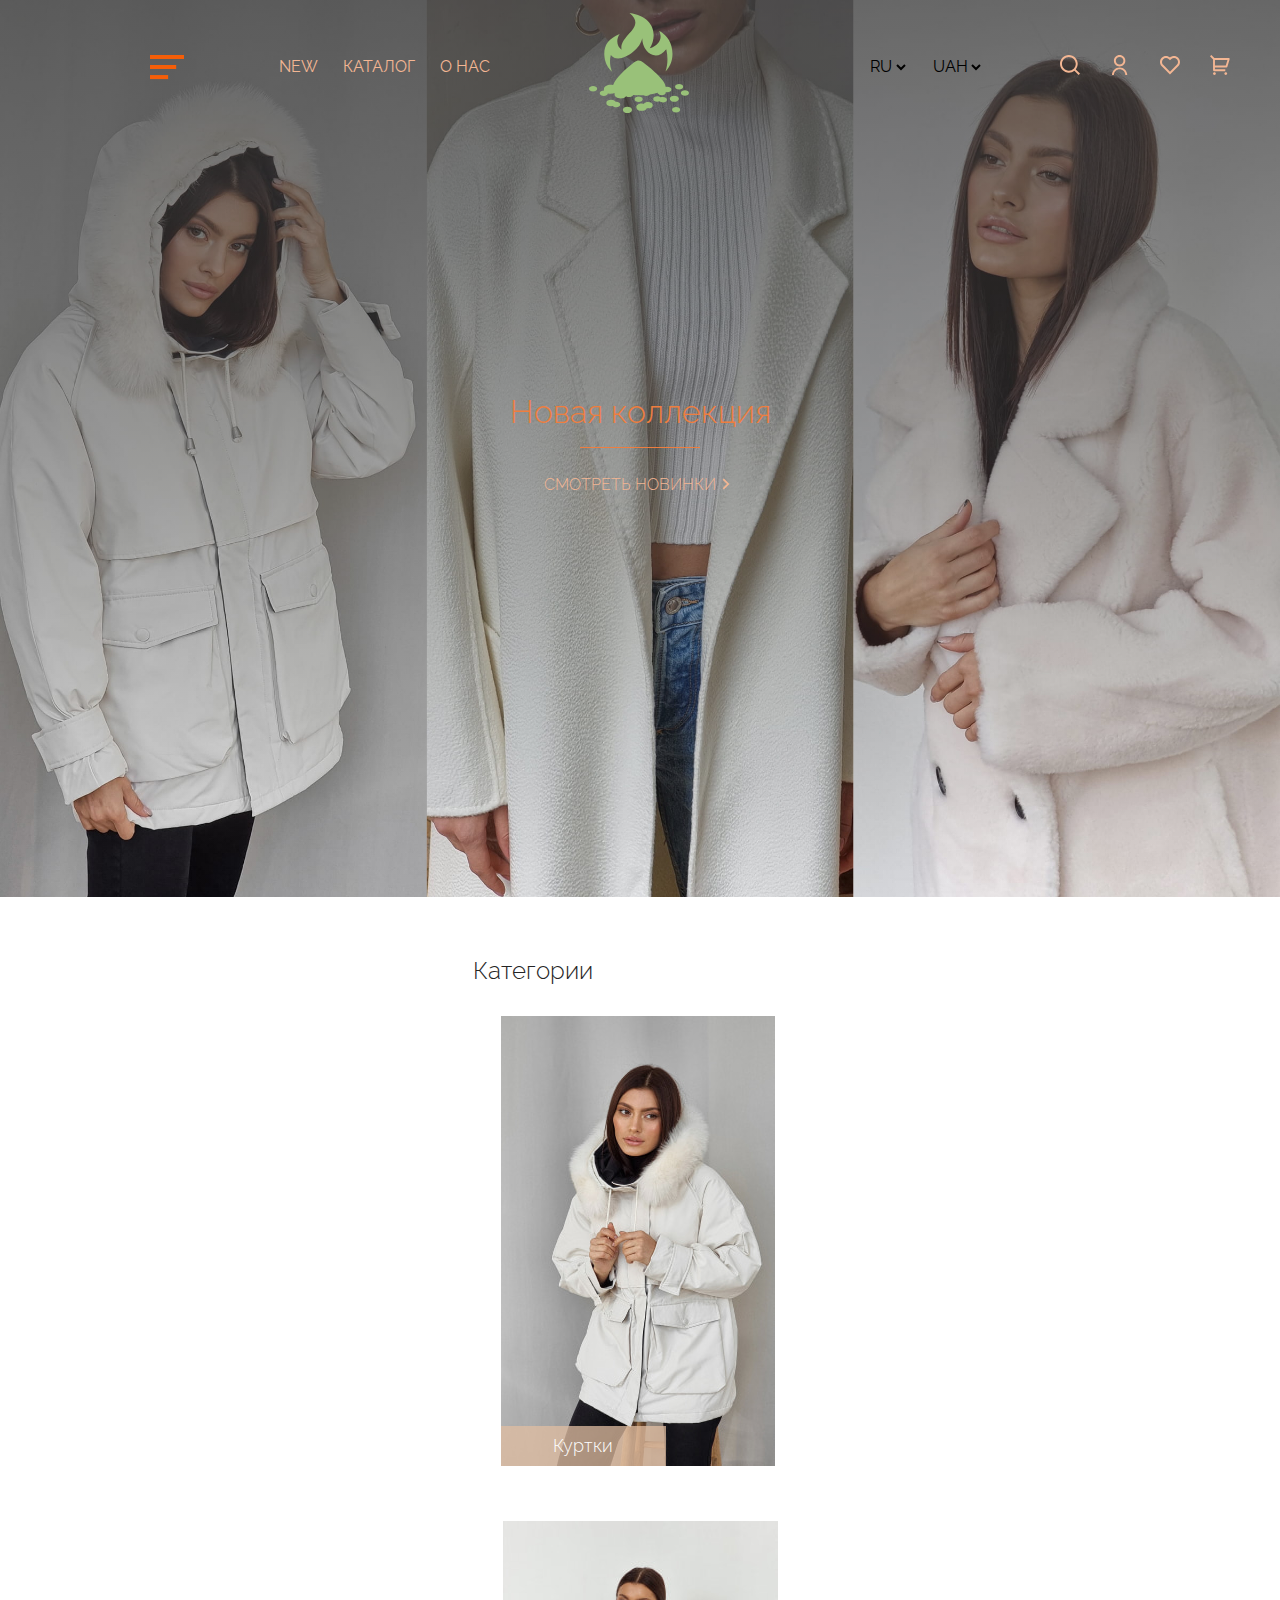
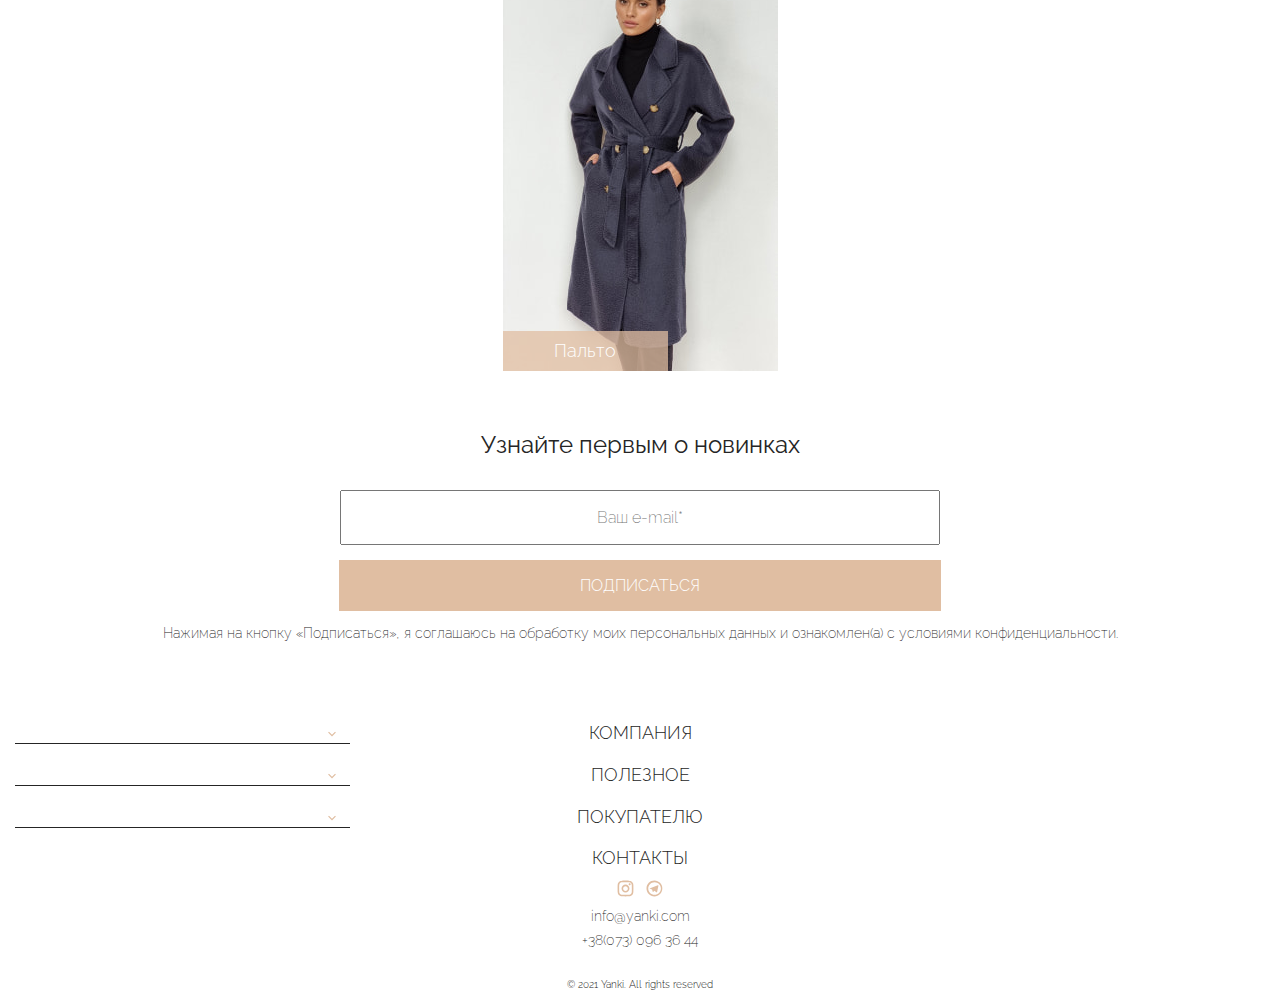
==== commit 7ed72d41: "hidden 2 img" ====
--- a/index.html
+++ b/index.html
@@ -267,23 +267,23 @@
           <ul class="footer-list list">
             <li class="footer-item">
               <a href="" class="footer-link link">КОМПАНИЯ </a>
-               <svg viewBox="0 0 100 100" class="icon-footer">
-              <use xlink:href="./images/icons.svg#icon-btn-hero-v"></use>
-            </svg>
+              <svg viewBox="0 0 100 100" class="icon-footer">
+                <use xlink:href="./images/icons.svg#icon-btn-hero-v"></use>
+              </svg>
             </li>
             <div class="footer-line"></div>
             <li class="footer-item">
               <a href="" class="footer-link link">ПОЛЕЗНОЕ </a>
               <svg viewBox="0 0 100 100" class="icon-footer">
-              <use xlink:href="./images/icons.svg#icon-btn-hero-v"></use>
-            </svg>
+                <use xlink:href="./images/icons.svg#icon-btn-hero-v"></use>
+              </svg>
             </li>
             <div class="footer-line"></div>
             <li class="footer-item">
               <a href="" class="footer-link link">ПОКУПАТЕЛЮ </a>
               <svg viewBox="0 0 100 100" class="icon-footer">
-              <use xlink:href="./images/icons.svg#icon-btn-hero-v"></use>
-            </svg>
+                <use xlink:href="./images/icons.svg#icon-btn-hero-v"></use>
+              </svg>
             </li>
             <div class="footer-line"></div>
             <li class="footer-item">
@@ -309,14 +309,14 @@
             </li>
           </ul>
         </div>
-          <ul class="footer-contact__list list">
-            <li class="footer-contact__item">
-              <a href="" class="footer-contact__link link">info@yanki.com</a>
-            </li>
-            <li class="footer-contact__item">
-              <a href="" class="footer-contact__link link">+38(073) 096 36 44</a>
-            </li>
-          </ul>
+        <ul class="footer-contact__list list">
+          <li class="footer-contact__item">
+            <a href="" class="footer-contact__link link">info@yanki.com</a>
+          </li>
+          <li class="footer-contact__item">
+            <a href="" class="footer-contact__link link">+38(073) 096 36 44</a>
+          </li>
+        </ul>
         <p class="copyright">&#169; 2021 Yanki. All rights reserved</p>
       </div>
     </footer>
--- a/css/main.min.css
+++ b/css/main.min.css
@@ -1 +1 @@
-body{font-family:"Raleway",sans-serif;font-size:16px;color:#252525}h1,h2,h3,p,ul{margin:0}img{display:-webkit-box;display:-ms-flexbox;display:flex;min-width:100%;height:auto}.list{padding:0;list-style:none}.link{text-decoration:none}.container{margin:0 auto;padding-left:15px;padding-right:15px;width:100%}.header{display:-webkit-box;display:-ms-flexbox;display:flex;-webkit-box-align:center;-ms-flex-align:center;align-items:center;-ms-flex-pack:distribute;justify-content:space-around;padding:0;position:relative}@media screen and (min-width: 1200px)and (max-width: 1920px){.header{display:-webkit-box;display:-ms-flexbox;display:flex;-webkit-box-align:center;-ms-flex-align:center;align-items:center;-webkit-box-pack:justify;-ms-flex-pack:justify;justify-content:space-between;padding:0 50px 0 50px}}.nav-box{display:-webkit-box;display:-ms-flexbox;display:flex}.actions-box{display:-webkit-box;display:-ms-flexbox;display:flex}.header-nav{display:-webkit-box;display:-ms-flexbox;display:flex;-webkit-box-pack:center;-ms-flex-pack:center;justify-content:center;-webkit-box-align:center;-ms-flex-align:center;align-items:center}.header-list{display:none}@media screen and (min-width: 1200px)and (max-width: 1920px){.header-list{display:-webkit-box;display:-ms-flexbox;display:flex;-webkit-box-pack:center;-ms-flex-pack:center;justify-content:center;-webkit-box-align:center;-ms-flex-align:center;align-items:center;width:233px;padding:50px 0 50px 0}}.header-item{margin-right:25px}.header-item:nth-child(3){margin-right:0}.header-link{color:#f3b693}@media screen and (min-width: 1200px)and (max-width: 1920px){.select-box{display:-webkit-box;display:-ms-flexbox;display:flex}}.select-mob{margin-left:22px;margin-right:42px;background-color:rgba(0,0,0,0);border:none;padding:0}@media screen and (min-width: 768px)and (max-width: 1199px){.select-mob{margin-left:42px}}@media screen and (min-width: 1200px)and (max-width: 1920px){.select-mob{display:none}}.select-desktop{display:none}@media screen and (min-width: 1200px)and (max-width: 1920px){.select-desktop{display:-webkit-box;display:-ms-flexbox;display:flex;-webkit-box-align:center;-ms-flex-align:center;align-items:center;margin-right:20px;background-color:rgba(0,0,0,0);border:none;padding:0}.select-desktop:nth-child(2){margin-right:0}}.icon-logo{width:50px;cursor:none}@media screen and (min-width: 768px)and (max-width: 1199px){.icon-logo{width:70px}}@media screen and (min-width: 1200px)and (max-width: 1920px){.icon-logo{width:100px}}.logo{position:absolute;top:10%;left:44%}@media screen and (min-width: 768px)and (max-width: 1199px){.logo{position:absolute;top:10%;left:46%}}@media screen and (min-width: 1200px)and (max-width: 1920px){.logo{position:absolute;top:10%;left:46%}}.btn-menu{margin:0;padding:0;padding:15px 0 15px 0;background-color:rgba(0,0,0,0);border:none;outline:none;cursor:none}@media screen and (min-width: 768px)and (max-width: 1199px){.btn-menu{padding:30px 0 30px 0}}@media screen and (min-width: 1200px)and (max-width: 1920px){.btn-menu{cursor:pointer;margin-right:84px;margin-left:100px;padding:50px 0 50px 0}}.icon-menu{min-width:34px;min-height:24px;fill:#f55e08;display:-webkit-box;display:-ms-flexbox;display:flex;-webkit-box-align:center;-ms-flex-align:center;align-items:center;-webkit-box-pack:center;-ms-flex-pack:center;justify-content:center}.actions-list{display:none}@media screen and (min-width: 768px)and (max-width: 1199px){.actions-list{display:-webkit-box;display:-ms-flexbox;display:flex;-webkit-box-pack:center;-ms-flex-pack:center;justify-content:center;-webkit-box-align:center;-ms-flex-align:center;align-items:center}}@media screen and (min-width: 1200px)and (max-width: 1920px){.actions-list{display:-webkit-box;display:-ms-flexbox;display:flex;-webkit-box-pack:center;-ms-flex-pack:center;justify-content:center;-webkit-box-align:center;-ms-flex-align:center;align-items:center;margin-left:76px}}.actions-list-mob{display:-webkit-box;display:-ms-flexbox;display:flex;-webkit-box-pack:center;-ms-flex-pack:center;justify-content:center;-webkit-box-align:center;-ms-flex-align:center;align-items:center}@media screen and (min-width: 768px)and (max-width: 1199px){.actions-list-mob{display:none}}@media screen and (min-width: 1200px)and (max-width: 1920px){.actions-list-mob{display:none}}.icon-actions{min-width:20px;fill:#f3b693}@media screen and (min-width: 768px)and (max-width: 1199px){.icon-actions{min-width:25px}}.actions-item{padding:10px 0 10px 0;margin-right:50px}@media screen and (min-width: 768px)and (max-width: 1199px){.actions-item{margin-right:30px;padding:30px 0 30px 0}.actions-item:nth-child(4){margin-right:0}.actions-item:nth-child(3){margin-left:30px}}@media screen and (min-width: 1200px)and (max-width: 1920px){.actions-item{margin-right:30px;padding:50px 0 50px 0}.actions-item:nth-child(4){margin-right:0}.actions-item:nth-child(3){margin-left:30px}}.actions-item:nth-child(2){margin-right:0}.hero-box{padding:0}.hero{display:block;margin-top:-64px;max-width:767px;padding:290px 0px 290px 0px;background-repeat:no-repeat;background-size:cover;-webkit-box-flex:1;-ms-flex-positive:1;flex-grow:1;background-image:-webkit-gradient(linear, left top, left bottom, from(rgba(61, 61, 61, 0.5)), to(rgba(61, 61, 61, 0))),url(../../images/bg-fon_hero/bg-fon-mob.jpg);background-image:linear-gradient(rgba(61, 61, 61, 0.5), rgba(61, 61, 61, 0)),url(../../images/bg-fon_hero/bg-fon-mob.jpg)}@media(min-device-pixel-ratio: 2),(-webkit-min-device-pixel-ratio: 2),(min-resolution: 192dpi),(min-resolution: 2dppx){.hero{background-image:-webkit-gradient(linear, left top, left bottom, from(rgba(61, 61, 61, 0.5)), to(rgba(61, 61, 61, 0))),url(../../images/bg-fon_hero/bg-fon-mob@2.jpg);background-image:linear-gradient(rgba(61, 61, 61, 0.5) 0%, rgba(61, 61, 61, 0)),url(../../images/bg-fon_hero/bg-fon-mob@2.jpg)}}@media screen and (min-width: 768px)and (max-width: 1199px){.hero{display:block;margin-top:-94px;max-width:1199px;background-image:-webkit-gradient(linear, left top, left bottom, from(rgba(61, 61, 61, 0.5)), to(rgba(61, 61, 61, 0))),url(../../images/bg-fon_hero/bg-fon-tabl.jpg);background-image:linear-gradient(rgba(61, 61, 61, 0.5), rgba(61, 61, 61, 0)),url(../../images/bg-fon_hero/bg-fon-tabl.jpg);background-repeat:no-repeat;background-size:cover}}@media screen and (min-width: 768px)and (max-width: 1199px)and (min-device-pixel-ratio: 2),screen and (min-width: 768px)and (max-width: 1199px)and (-webkit-min-device-pixel-ratio: 2),screen and (min-width: 768px)and (max-width: 1199px)and (min-resolution: 192dpi),screen and (min-width: 768px)and (max-width: 1199px)and (min-resolution: 2dppx){.hero{background-image:-webkit-gradient(linear, left top, left bottom, from(rgba(61, 61, 61, 0.5)), to(rgba(61, 61, 61, 0))),url(../../images/bg-fon_hero/bg-fon-tabl@2.jpg);background-image:linear-gradient(rgba(61, 61, 61, 0.5) 0%, rgba(61, 61, 61, 0)),url(../../images/bg-fon_hero/bg-fon-tabl@2.jpg)}}@media screen and (min-width: 1200px)and (max-width: 1920px){.hero{display:block;margin-top:-134px;max-width:1920px;background-image:-webkit-gradient(linear, left top, left bottom, from(rgba(61, 61, 61, 0.5)), to(rgba(61, 61, 61, 0))),url(../../images/bg-fon_hero/bg-fon-desс.jpg);background-image:linear-gradient(rgba(61, 61, 61, 0.5), rgba(61, 61, 61, 0)),url(../../images/bg-fon_hero/bg-fon-desс.jpg);background-repeat:no-repeat;background-size:cover;padding:393px 0 393px 0}}@media screen and (min-width: 1200px)and (max-width: 1920px)and (min-device-pixel-ratio: 2),screen and (min-width: 1200px)and (max-width: 1920px)and (-webkit-min-device-pixel-ratio: 2),screen and (min-width: 1200px)and (max-width: 1920px)and (min-resolution: 192dpi),screen and (min-width: 1200px)and (max-width: 1920px)and (min-resolution: 2dppx){.hero{background-image:-webkit-gradient(linear, left top, left bottom, from(rgba(61, 61, 61, 0.5)), to(rgba(61, 61, 61, 0))),url(../../images/bg-fon_hero/bg-fon-desc@2.jpg);background-image:linear-gradient(rgba(61, 61, 61, 0.5) 0%, rgba(61, 61, 61, 0)),url(../../images/bg-fon_hero/bg-fon-desc@2.jpg)}}.hero-title{font-size:32px;font-weight:300;line-height:1.2;margin:0 auto;max-width:261px;color:#ee7e3f;margin-bottom:16px;text-align:center}.hero-line{margin:0 auto;border-bottom:1px solid #ee7e3f;width:120px;margin-bottom:16px}.hero-btn{font-size:16px;font-weight:300;line-height:1.1;text-transform:uppercase;color:#f3b693;display:-webkit-box;display:-ms-flexbox;display:flex;-webkit-box-align:center;-ms-flex-align:center;align-items:center;-webkit-box-pack:center;-ms-flex-pack:center;justify-content:center;margin:0 auto;padding:10px;background-color:rgba(0,0,0,0);border:none;outline:none;cursor:none}.icon-btn{width:20px;fill:#f3b693;-ms-flex-item-align:center;align-self:center}.categories{margin:0 auto;padding:60px 0 60px 0}.categories-box{display:-webkit-box;display:-ms-flexbox;display:flex;-webkit-box-orient:vertical;-webkit-box-direction:normal;-ms-flex-direction:column;flex-direction:column;-webkit-box-pack:start;-ms-flex-pack:start;justify-content:start;width:375px}@media screen and (min-width: 768px)and (max-width: 1199px){.categories-box{width:768px}}.categories-title{font-size:24px;font-weight:300;line-height:1.2;color:#252525;padding-bottom:30px;padding-left:5px}@media screen and (min-width: 768px)and (max-width: 1199px){.categories-title{padding-left:80px}}.categories-list{display:-webkit-box;display:-ms-flexbox;display:flex;-webkit-box-pack:center;-ms-flex-pack:center;justify-content:center;-ms-flex-wrap:wrap;flex-wrap:wrap}.categories-item{margin-right:5px}@media screen and (min-width: 768px)and (max-width: 1199px){.categories-item{margin-right:30px;padding-top:30px}.categories-item:nth-child(-n+2){padding-top:0}}.categories-item:nth-child(2n){margin-right:0}.categories-overley{position:relative;margin-left:auto;margin-right:auto;width:100%;height:100%}.overley-text{position:absolute;bottom:0;left:0;width:165px;height:40px;background:rgba(224,190,162,.75)}@media screen and (min-width: 768px)and (max-width: 1199px){.overley-text{width:274px}}.categories-text{font-size:18px;font-weight:300;line-height:1.2;color:#fff;position:absolute;top:50%;left:50%;-webkit-transform:translate(-50%, -50%);transform:translate(-50%, -50%)}.subscribe{padding-bottom:60px}.subscribe-text{font-size:24px;font-weight:300;line-height:1.2;color:#252525;text-align:center;padding-bottom:30px}.subscribe-input{display:-webkit-box;display:-ms-flexbox;display:flex;-webkit-box-align:center;-ms-flex-align:center;align-items:center;-webkit-box-pack:center;-ms-flex-pack:center;justify-content:center;padding-bottom:15px}.subscribe-email{font-size:14px;font-weight:200;line-height:1.2;width:335px;padding:12px 0 12px 0;text-align:center;color:#252525;outline:none;border:.5 solid #252525}@media screen and (min-width: 768px)and (max-width: 1199px){.subscribe-email{width:435px;border:.5 solid #252525}}@media screen and (min-width: 1200px)and (max-width: 1920px){.subscribe-email{font-size:16px;font-weight:200;line-height:1.2;width:600px;padding:16px 0 16px 0;border:.5 solid #252525}.subscribe-email:hover{border:.5 solid #252525}}.subscribe-email:hover{border:.5 solid #252525}.subscribe-btn-box{display:-webkit-box;display:-ms-flexbox;display:flex;-webkit-box-orient:vertical;-webkit-box-direction:normal;-ms-flex-direction:column;flex-direction:column;-webkit-box-align:center;-ms-flex-align:center;align-items:center;-webkit-box-pack:center;-ms-flex-pack:center;justify-content:center}.subscribe-btn{font-size:14px;font-weight:300;line-height:1.1;padding:12px 115px 12px 115px;margin-bottom:15px;text-transform:uppercase;color:#fff;background-color:#e0bea2;outline:none;cursor:none;border:none;-webkit-transition:-webkit-filter 50ms linear,-webkit-box-shadow 50ms linear;transition:-webkit-filter 50ms linear,-webkit-box-shadow 50ms linear;transition:filter 50ms linear,box-shadow 50ms linear;transition:filter 50ms linear,box-shadow 50ms linear,-webkit-filter 50ms linear,-webkit-box-shadow 50ms linear}@media screen and (min-width: 1200px)and (max-width: 1920px){.subscribe-btn{font-size:16px;font-weight:300;line-height:1.2;padding:16px 241px 16px 241px;cursor:pointer}}.subscribe-btn:hover{-webkit-filter:drop-shadow(0px 5px 7px rgba(37, 37, 37, 0.15));filter:drop-shadow(0px 5px 7px rgba(37, 37, 37, 0.15))}.subscribe-btn:active{-webkit-filter:none;filter:none;-webkit-box-shadow:inset 0px 3px 7px rgba(37,37,37,.15);box-shadow:inset 0px 3px 7px rgba(37,37,37,.15)}.agreement-text{font-size:14px;font-weight:200;line-height:1.1;text-align:center;color:#252525}.categories{padding-bottom:5px}.categories-box{margin-right:0 auto;margin-left:0 auto}.footer-item{display:-webkit-box;display:-ms-flexbox;display:flex;-webkit-box-pack:center;-ms-flex-pack:center;justify-content:center;-webkit-box-align:center;-ms-flex-align:center;align-items:center;position:relative;padding-top:20px}.footer-link{font-size:18px;font-weight:300;line-height:1.2;color:#252525}.footer-link:hover,.footer-link:focus{color:#ee7e3f;outline:none}.footer-link--last{font-size:18px;font-weight:300;line-height:1.2;color:#252525}.footer-line{width:335px;height:.3px;background-color:#252525}.icon-footer{position:absolute;top:25px;left:310px;fill:#e0bea2;width:14px;-webkit-transform:rotate(90deg);transform:rotate(90deg);-webkit-transition:-webkit-transform 300ms linear;transition:-webkit-transform 300ms linear;transition:transform 300ms linear;transition:transform 300ms linear, -webkit-transform 300ms linear}.icon-footer:hover{-webkit-transform:rotate(270deg);transform:rotate(270deg)}.social-list{display:-webkit-box;display:-ms-flexbox;display:flex;-webkit-box-align:center;-ms-flex-align:center;align-items:center;-webkit-box-pack:center;-ms-flex-pack:center;justify-content:center}.social-item{margin-right:10px}.social-item:nth-child(2){margin-right:0}.social-footer{fill:#e0bea2;padding-top:10px;padding-bottom:5px}.footer-contact__list{display:-webkit-box;display:-ms-flexbox;display:flex;-webkit-box-orient:vertical;-webkit-box-direction:normal;-ms-flex-direction:column;flex-direction:column;-webkit-box-align:center;-ms-flex-align:center;align-items:center;-webkit-box-pack:center;-ms-flex-pack:center;justify-content:center;padding-bottom:30px}.footer-contact__item{padding-bottom:5px}.footer-contact__item:nth-child(2){padding-bottom:0}.footer-contact__link{font-size:14px;font-weight:200;line-height:1.1;color:#252525}.copyright{font-size:10px;font-weight:300;line-height:1.2;color:#252525;text-align:center;padding-bottom:5px}/*# sourceMappingURL=main.min.css.map */+body{font-family:"Raleway",sans-serif;font-size:16px;color:#252525}h1,h2,h3,p,ul{margin:0}img{display:-webkit-box;display:-ms-flexbox;display:flex;min-width:100%;height:auto}.list{padding:0;list-style:none}.link{text-decoration:none}.container{margin:0 auto;padding-left:15px;padding-right:15px;width:100%}.header{display:-webkit-box;display:-ms-flexbox;display:flex;-webkit-box-align:center;-ms-flex-align:center;align-items:center;-ms-flex-pack:distribute;justify-content:space-around;padding:0;position:relative}@media screen and (min-width: 1200px)and (max-width: 1920px){.header{display:-webkit-box;display:-ms-flexbox;display:flex;-webkit-box-align:center;-ms-flex-align:center;align-items:center;-webkit-box-pack:justify;-ms-flex-pack:justify;justify-content:space-between;padding:0 50px 0 50px}}.nav-box{display:-webkit-box;display:-ms-flexbox;display:flex}.actions-box{display:-webkit-box;display:-ms-flexbox;display:flex}.header-nav{display:-webkit-box;display:-ms-flexbox;display:flex;-webkit-box-pack:center;-ms-flex-pack:center;justify-content:center;-webkit-box-align:center;-ms-flex-align:center;align-items:center}.header-list{display:none}@media screen and (min-width: 1200px)and (max-width: 1920px){.header-list{display:-webkit-box;display:-ms-flexbox;display:flex;-webkit-box-pack:center;-ms-flex-pack:center;justify-content:center;-webkit-box-align:center;-ms-flex-align:center;align-items:center;width:233px;padding:50px 0 50px 0}}.header-item{margin-right:25px}.header-item:nth-child(3){margin-right:0}.header-link{color:#f3b693}@media screen and (min-width: 1200px)and (max-width: 1920px){.select-box{display:-webkit-box;display:-ms-flexbox;display:flex}}.select-mob{margin-left:22px;margin-right:42px;background-color:rgba(0,0,0,0);border:none;padding:0}@media screen and (min-width: 768px)and (max-width: 1199px){.select-mob{margin-left:42px}}@media screen and (min-width: 1200px)and (max-width: 1920px){.select-mob{display:none}}.select-desktop{display:none}@media screen and (min-width: 1200px)and (max-width: 1920px){.select-desktop{display:-webkit-box;display:-ms-flexbox;display:flex;-webkit-box-align:center;-ms-flex-align:center;align-items:center;margin-right:20px;background-color:rgba(0,0,0,0);border:none;padding:0}.select-desktop:nth-child(2){margin-right:0}}.icon-logo{width:50px;cursor:none}@media screen and (min-width: 768px)and (max-width: 1199px){.icon-logo{width:70px}}@media screen and (min-width: 1200px)and (max-width: 1920px){.icon-logo{width:100px}}.logo{position:absolute;top:10%;left:44%}@media screen and (min-width: 768px)and (max-width: 1199px){.logo{position:absolute;top:10%;left:46%}}@media screen and (min-width: 1200px)and (max-width: 1920px){.logo{position:absolute;top:10%;left:46%}}.btn-menu{margin:0;padding:0;padding:15px 0 15px 0;background-color:rgba(0,0,0,0);border:none;outline:none;cursor:none}@media screen and (min-width: 768px)and (max-width: 1199px){.btn-menu{padding:30px 0 30px 0}}@media screen and (min-width: 1200px)and (max-width: 1920px){.btn-menu{cursor:pointer;margin-right:84px;margin-left:100px;padding:50px 0 50px 0}}.icon-menu{min-width:34px;min-height:24px;fill:#f55e08;display:-webkit-box;display:-ms-flexbox;display:flex;-webkit-box-align:center;-ms-flex-align:center;align-items:center;-webkit-box-pack:center;-ms-flex-pack:center;justify-content:center}.actions-list{display:none}@media screen and (min-width: 768px)and (max-width: 1199px){.actions-list{display:-webkit-box;display:-ms-flexbox;display:flex;-webkit-box-pack:center;-ms-flex-pack:center;justify-content:center;-webkit-box-align:center;-ms-flex-align:center;align-items:center}}@media screen and (min-width: 1200px)and (max-width: 1920px){.actions-list{display:-webkit-box;display:-ms-flexbox;display:flex;-webkit-box-pack:center;-ms-flex-pack:center;justify-content:center;-webkit-box-align:center;-ms-flex-align:center;align-items:center;margin-left:76px}}.actions-list-mob{display:-webkit-box;display:-ms-flexbox;display:flex;-webkit-box-pack:center;-ms-flex-pack:center;justify-content:center;-webkit-box-align:center;-ms-flex-align:center;align-items:center}@media screen and (min-width: 768px)and (max-width: 1199px){.actions-list-mob{display:none}}@media screen and (min-width: 1200px)and (max-width: 1920px){.actions-list-mob{display:none}}.icon-actions{min-width:20px;fill:#f3b693}@media screen and (min-width: 768px)and (max-width: 1199px){.icon-actions{min-width:25px}}.actions-item{padding:10px 0 10px 0;margin-right:50px}@media screen and (min-width: 768px)and (max-width: 1199px){.actions-item{margin-right:30px;padding:30px 0 30px 0}.actions-item:nth-child(4){margin-right:0}.actions-item:nth-child(3){margin-left:30px}}@media screen and (min-width: 1200px)and (max-width: 1920px){.actions-item{margin-right:30px;padding:50px 0 50px 0}.actions-item:nth-child(4){margin-right:0}.actions-item:nth-child(3){margin-left:30px}}.actions-item:nth-child(2){margin-right:0}.hero-box{padding:0}.hero{display:block;margin-top:-64px;max-width:767px;padding:290px 0px 290px 0px;background-repeat:no-repeat;background-size:cover;-webkit-box-flex:1;-ms-flex-positive:1;flex-grow:1;background-image:-webkit-gradient(linear, left top, left bottom, from(rgba(61, 61, 61, 0.5)), to(rgba(61, 61, 61, 0))),url(../../images/bg-fon_hero/bg-fon-mob.jpg);background-image:linear-gradient(rgba(61, 61, 61, 0.5), rgba(61, 61, 61, 0)),url(../../images/bg-fon_hero/bg-fon-mob.jpg)}@media(min-device-pixel-ratio: 2),(-webkit-min-device-pixel-ratio: 2),(min-resolution: 192dpi),(min-resolution: 2dppx){.hero{background-image:-webkit-gradient(linear, left top, left bottom, from(rgba(61, 61, 61, 0.5)), to(rgba(61, 61, 61, 0))),url(../../images/bg-fon_hero/bg-fon-mob@2.jpg);background-image:linear-gradient(rgba(61, 61, 61, 0.5) 0%, rgba(61, 61, 61, 0)),url(../../images/bg-fon_hero/bg-fon-mob@2.jpg)}}@media screen and (min-width: 768px)and (max-width: 1199px){.hero{display:block;margin-top:-94px;max-width:1199px;background-image:-webkit-gradient(linear, left top, left bottom, from(rgba(61, 61, 61, 0.5)), to(rgba(61, 61, 61, 0))),url(../../images/bg-fon_hero/bg-fon-tabl.jpg);background-image:linear-gradient(rgba(61, 61, 61, 0.5), rgba(61, 61, 61, 0)),url(../../images/bg-fon_hero/bg-fon-tabl.jpg);background-repeat:no-repeat;background-size:cover}}@media screen and (min-width: 768px)and (max-width: 1199px)and (min-device-pixel-ratio: 2),screen and (min-width: 768px)and (max-width: 1199px)and (-webkit-min-device-pixel-ratio: 2),screen and (min-width: 768px)and (max-width: 1199px)and (min-resolution: 192dpi),screen and (min-width: 768px)and (max-width: 1199px)and (min-resolution: 2dppx){.hero{background-image:-webkit-gradient(linear, left top, left bottom, from(rgba(61, 61, 61, 0.5)), to(rgba(61, 61, 61, 0))),url(../../images/bg-fon_hero/bg-fon-tabl@2.jpg);background-image:linear-gradient(rgba(61, 61, 61, 0.5) 0%, rgba(61, 61, 61, 0)),url(../../images/bg-fon_hero/bg-fon-tabl@2.jpg)}}@media screen and (min-width: 1200px)and (max-width: 1920px){.hero{display:block;margin-top:-134px;max-width:1920px;background-image:-webkit-gradient(linear, left top, left bottom, from(rgba(61, 61, 61, 0.5)), to(rgba(61, 61, 61, 0))),url(../../images/bg-fon_hero/bg-fon-desс.jpg);background-image:linear-gradient(rgba(61, 61, 61, 0.5), rgba(61, 61, 61, 0)),url(../../images/bg-fon_hero/bg-fon-desс.jpg);background-repeat:no-repeat;background-size:cover;padding:393px 0 393px 0}}@media screen and (min-width: 1200px)and (max-width: 1920px)and (min-device-pixel-ratio: 2),screen and (min-width: 1200px)and (max-width: 1920px)and (-webkit-min-device-pixel-ratio: 2),screen and (min-width: 1200px)and (max-width: 1920px)and (min-resolution: 192dpi),screen and (min-width: 1200px)and (max-width: 1920px)and (min-resolution: 2dppx){.hero{background-image:-webkit-gradient(linear, left top, left bottom, from(rgba(61, 61, 61, 0.5)), to(rgba(61, 61, 61, 0))),url(../../images/bg-fon_hero/bg-fon-desc@2.jpg);background-image:linear-gradient(rgba(61, 61, 61, 0.5) 0%, rgba(61, 61, 61, 0)),url(../../images/bg-fon_hero/bg-fon-desc@2.jpg)}}.hero-title{font-size:32px;font-weight:300;line-height:1.2;margin:0 auto;max-width:261px;color:#ee7e3f;margin-bottom:16px;text-align:center}.hero-line{margin:0 auto;border-bottom:1px solid #ee7e3f;width:120px;margin-bottom:16px}.hero-btn{font-size:16px;font-weight:300;line-height:1.1;text-transform:uppercase;color:#f3b693;display:-webkit-box;display:-ms-flexbox;display:flex;-webkit-box-align:center;-ms-flex-align:center;align-items:center;-webkit-box-pack:center;-ms-flex-pack:center;justify-content:center;margin:0 auto;padding:10px;background-color:rgba(0,0,0,0);border:none;outline:none;cursor:none}.icon-btn{width:20px;fill:#f3b693;-ms-flex-item-align:center;align-self:center}.categories{margin:0 auto;padding:60px 0 60px 0}.categories-box{display:-webkit-box;display:-ms-flexbox;display:flex;-webkit-box-orient:vertical;-webkit-box-direction:normal;-ms-flex-direction:column;flex-direction:column;-webkit-box-pack:start;-ms-flex-pack:start;justify-content:start;width:375px}@media screen and (min-width: 768px)and (max-width: 1199px){.categories-box{width:768px}}.categories-title{font-size:24px;font-weight:300;line-height:1.2;color:#252525;padding-bottom:30px;padding-left:5px}@media screen and (min-width: 768px)and (max-width: 1199px){.categories-title{padding-left:80px}}.categories-list{display:-webkit-box;display:-ms-flexbox;display:flex;-webkit-box-pack:center;-ms-flex-pack:center;justify-content:center;-ms-flex-wrap:wrap;flex-wrap:wrap;position:relative}.categories-item{margin-right:5px}@media screen and (min-width: 768px)and (max-width: 1199px){.categories-item{margin-right:30px;padding-top:30px}.categories-item:nth-child(-n+2){padding-top:0}}.categories-item:nth-child(-n+2){margin-bottom:55px}.categories-item:nth-child(2n){margin-right:0}.categories-item:nth-child(n+3){visibility:hidden;opacity:0;pointer-events:none;position:absolute;display:-webkit-box;display:-ms-flexbox;display:flex}.categories-overley{position:relative;margin-left:auto;margin-right:auto;width:100%;height:100%}.overley-text{position:absolute;bottom:0;left:0;width:165px;height:40px;background:rgba(224,190,162,.75)}@media screen and (min-width: 768px)and (max-width: 1199px){.overley-text{width:274px}}.categories-text{font-size:18px;font-weight:300;line-height:1.2;color:#fff;position:absolute;top:50%;left:50%;-webkit-transform:translate(-50%, -50%);transform:translate(-50%, -50%)}.subscribe{padding-bottom:60px}.subscribe-text{font-size:24px;font-weight:300;line-height:1.2;color:#252525;text-align:center;padding-bottom:30px}.subscribe-input{display:-webkit-box;display:-ms-flexbox;display:flex;-webkit-box-align:center;-ms-flex-align:center;align-items:center;-webkit-box-pack:center;-ms-flex-pack:center;justify-content:center;padding-bottom:15px}.subscribe-email{font-size:14px;font-weight:200;line-height:1.2;width:335px;padding:12px 0 12px 0;text-align:center;color:#252525;outline:none;border:.5 solid #252525}@media screen and (min-width: 768px)and (max-width: 1199px){.subscribe-email{width:435px;border:.5 solid #252525}}@media screen and (min-width: 1200px)and (max-width: 1920px){.subscribe-email{font-size:16px;font-weight:200;line-height:1.2;width:600px;padding:16px 0 16px 0;border:.5 solid #252525}.subscribe-email:hover{border:.5 solid #252525}}.subscribe-email:hover{border:.5 solid #252525}.subscribe-btn-box{display:-webkit-box;display:-ms-flexbox;display:flex;-webkit-box-orient:vertical;-webkit-box-direction:normal;-ms-flex-direction:column;flex-direction:column;-webkit-box-align:center;-ms-flex-align:center;align-items:center;-webkit-box-pack:center;-ms-flex-pack:center;justify-content:center}.subscribe-btn{font-size:14px;font-weight:300;line-height:1.1;padding:12px 115px 12px 115px;margin-bottom:15px;text-transform:uppercase;color:#fff;background-color:#e0bea2;outline:none;cursor:none;border:none;-webkit-transition:-webkit-filter 50ms linear,-webkit-box-shadow 50ms linear;transition:-webkit-filter 50ms linear,-webkit-box-shadow 50ms linear;transition:filter 50ms linear,box-shadow 50ms linear;transition:filter 50ms linear,box-shadow 50ms linear,-webkit-filter 50ms linear,-webkit-box-shadow 50ms linear}@media screen and (min-width: 1200px)and (max-width: 1920px){.subscribe-btn{font-size:16px;font-weight:300;line-height:1.2;padding:16px 241px 16px 241px;cursor:pointer}}.subscribe-btn:hover{-webkit-filter:drop-shadow(0px 5px 7px rgba(37, 37, 37, 0.15));filter:drop-shadow(0px 5px 7px rgba(37, 37, 37, 0.15))}.subscribe-btn:active{-webkit-filter:none;filter:none;-webkit-box-shadow:inset 0px 3px 7px rgba(37,37,37,.15);box-shadow:inset 0px 3px 7px rgba(37,37,37,.15)}.agreement-text{font-size:14px;font-weight:200;line-height:1.1;text-align:center;color:#252525}.categories{padding-bottom:5px}.categories-box{margin-right:0 auto;margin-left:0 auto}.footer-item{display:-webkit-box;display:-ms-flexbox;display:flex;-webkit-box-pack:center;-ms-flex-pack:center;justify-content:center;-webkit-box-align:center;-ms-flex-align:center;align-items:center;position:relative;padding-top:20px}.footer-link{font-size:18px;font-weight:300;line-height:1.2;color:#252525}.footer-link:hover,.footer-link:focus{color:#ee7e3f;outline:none}.footer-link--last{font-size:18px;font-weight:300;line-height:1.2;color:#252525}.footer-line{width:335px;height:.3px;background-color:#252525}.icon-footer{position:absolute;top:25px;left:310px;fill:#e0bea2;width:14px;-webkit-transform:rotate(90deg);transform:rotate(90deg);-webkit-transition:-webkit-transform 300ms linear;transition:-webkit-transform 300ms linear;transition:transform 300ms linear;transition:transform 300ms linear, -webkit-transform 300ms linear}.icon-footer:hover{-webkit-transform:rotate(270deg);transform:rotate(270deg)}.social-list{display:-webkit-box;display:-ms-flexbox;display:flex;-webkit-box-align:center;-ms-flex-align:center;align-items:center;-webkit-box-pack:center;-ms-flex-pack:center;justify-content:center}.social-item{margin-right:10px}.social-item:nth-child(2){margin-right:0}.social-footer{fill:#e0bea2;padding-top:10px;padding-bottom:5px}.footer-contact__list{display:-webkit-box;display:-ms-flexbox;display:flex;-webkit-box-orient:vertical;-webkit-box-direction:normal;-ms-flex-direction:column;flex-direction:column;-webkit-box-align:center;-ms-flex-align:center;align-items:center;-webkit-box-pack:center;-ms-flex-pack:center;justify-content:center;padding-bottom:30px}.footer-contact__item{padding-bottom:5px}.footer-contact__item:nth-child(2){padding-bottom:0}.footer-contact__link{font-size:14px;font-weight:200;line-height:1.1;color:#252525}.copyright{font-size:10px;font-weight:300;line-height:1.2;color:#252525;text-align:center;padding-bottom:5px}/*# sourceMappingURL=main.min.css.map */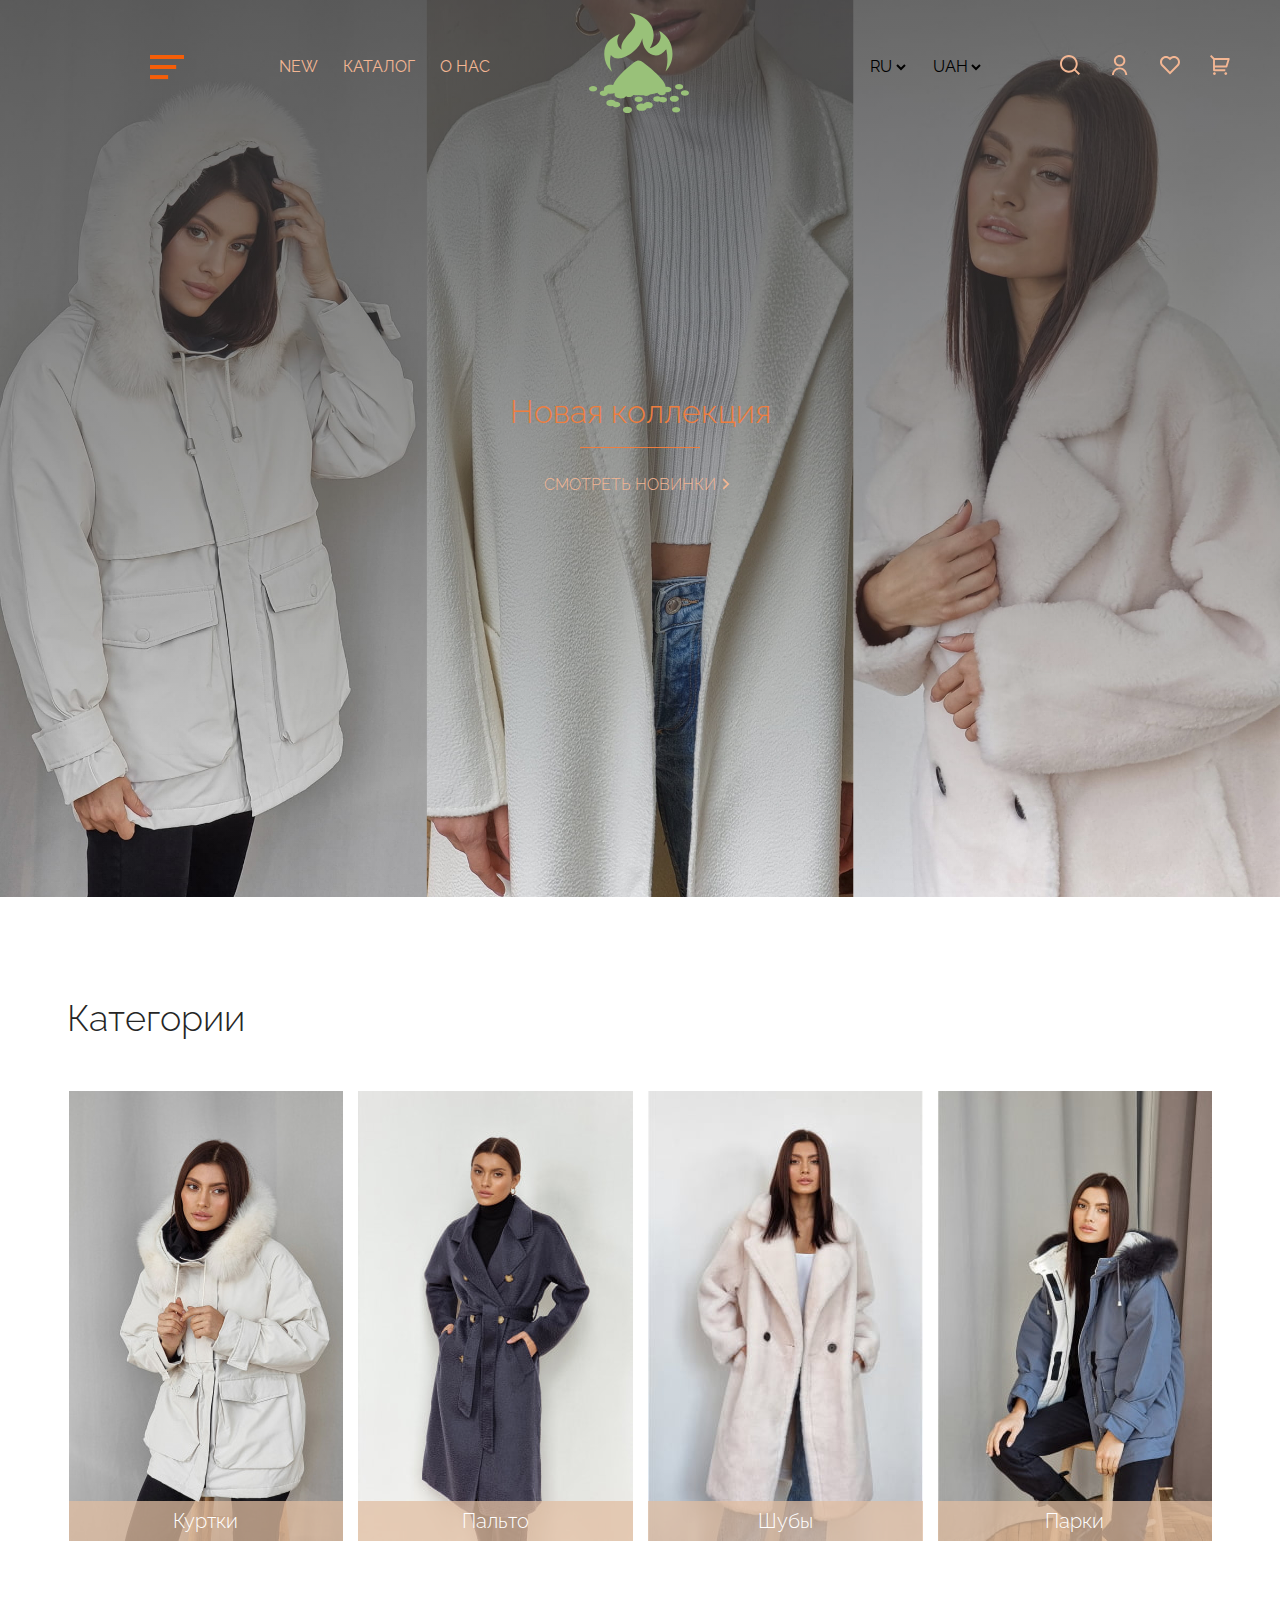
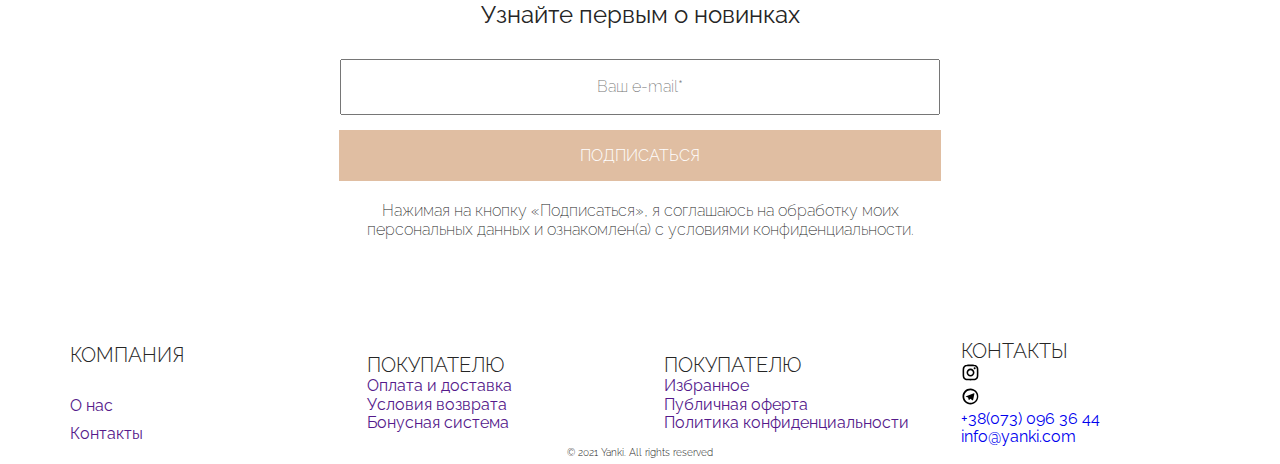
==== commit e4c26bf0: "start of work on footer for desktop" ====
--- a/index.html
+++ b/index.html
@@ -139,7 +139,7 @@
       </section>
 
       <!-- Categories -->
-      <section class="categories">
+      <section class="categories-s">
         <div class="container categories-box">
           <h2 hidden></h2>
           <h3 class="categories-title">Категории</h3>
@@ -291,32 +291,100 @@
             </li>
           </ul>
         </nav>
-        <div>
-          <ul class="social-list list">
-            <li class="social-item">
-              <a href="" class="social-link link">
-                <svg viewBox="0 0 100 100" class="social-footer" width="19">
-                  <use xlink:href="./images/icons.svg#icon-instagram-footer"></use>
-                </svg>
-              </a>
-            </li>
-            <li class="social-item">
-              <a href="" class="social-link link">
-                <svg viewBox="0 0 100 100" class="social-footer" width="19">
-                  <use xlink:href="./images/icons.svg#icon-telegram-footer"></use>
-                </svg>
-              </a>
-            </li>
-          </ul>
-        </div>
+        <ul class="social-list list">
+          <li class="social-item">
+            <a href="" class="social-link link">
+              <svg viewBox="0 0 100 100" class="social-footer" width="19">
+                <use xlink:href="./images/icons.svg#icon-instagram-footer"></use>
+              </svg>
+            </a>
+          </li>
+          <li class="social-item">
+            <a href="" class="social-link link">
+              <svg viewBox="0 0 100 100" class="social-footer" width="19">
+                <use xlink:href="./images/icons.svg#icon-telegram-footer"></use>
+              </svg>
+            </a>
+          </li>
+        </ul>
         <ul class="footer-contact__list list">
           <li class="footer-contact__item">
-            <a href="" class="footer-contact__link link">info@yanki.com</a>
+            <a href="tel:+380730963644" class="footer-contact__link link">+38(073) 096 36 44</a>
           </li>
           <li class="footer-contact__item">
-            <a href="" class="footer-contact__link link">+38(073) 096 36 44</a>
+            <a href="mailto:info@yanki.com" class="footer-contact__link link">info@yanki.com</a>
           </li>
         </ul>
+        <!-- Footer desktop -->
+        <div class="container footer-desktop">
+          <div class="company">
+            <b class="footer-title-desktop">КОМПАНИЯ</b>
+            <ul class="company-list list">
+              <li class="company-item">
+                <a href="" class="company-link link">О нас</a>
+              </li>
+              <li class="company-item">
+                <a href="" class="company-link link">Контакты</a>
+              </li>
+            </ul>
+          </div>
+
+          <div class="useful">
+            <b class="footer-title-desktop">ПОКУПАТЕЛЮ</b>
+            <ul class="useful-list list">
+              <li class="useful-item">
+                <a href="" class="useful-link link">Оплата и доставка</a>
+              </li>
+              <li class="useful-item">
+                <a href="" class="useful-link link">Условия возврата</a>
+              </li>
+              <li class="useful-item">
+                <a href="" class="useful-link link">Бонусная система</a>
+              </li>
+            </ul>
+          </div>
+
+          <div class="buyer">
+            <b class="footer-title-desktop">ПОКУПАТЕЛЮ</b>
+            <ul class="buyer-list list">
+              <li class="buyer-item">
+                <a href="" class="buyer-link link">Избранное</a>
+              </li>
+              <li class="buyer-item">
+                <a href="" class="buyer-link link">Публичная оферта</a>
+              </li>
+              <li class="buyer-item">
+                <a href="" class="buyer-link link">Политика конфиденциальности</a>
+              </li>
+            </ul>
+          </div>
+
+          <div class="contacts">
+            <b class="footer-title-desktop">КОНТАКТЫ</b>
+            <ul class="contacts-list list">
+              <li class="social-item-desktop">
+                <a href="" class="social-link-desktop link"> 
+                  <svg viewBox="0 0 100 100" class="social-footer-desctop" width="19">
+                    <use xlink:href="./images/icons.svg#icon-instagram-footer"></use>
+                  </svg>
+                </a>
+              </li>
+              <li class="social-item-desktop">
+                <a href="" class="social-link-desktop link"> 
+                  <svg viewBox="0 0 100 100" class="social-footer-desctop" width="19">
+                    <use xlink:href="./images/icons.svg#icon-telegram-footer"></use>
+                  </svg>
+                </a>
+              </li>
+              <li class="contacts-item">
+                <a href="mailto:info@yanki.com" class="contacts-link link"> +38(073) 096 36 44</a>
+              </li>
+              <li class="contacts-item">
+                <a href="mailto:info@yanki.com" class="contacts-link link"> info@yanki.com</a>
+              </li>
+            </ul>
+          </div>
+        </div>
         <p class="copyright">&#169; 2021 Yanki. All rights reserved</p>
       </div>
     </footer>
--- a/css/main.min.css
+++ b/css/main.min.css
@@ -1 +1 @@
-body{font-family:"Raleway",sans-serif;font-size:16px;color:#252525}h1,h2,h3,p,ul{margin:0}img{display:-webkit-box;display:-ms-flexbox;display:flex;min-width:100%;height:auto}.list{padding:0;list-style:none}.link{text-decoration:none}.container{margin:0 auto;padding-left:15px;padding-right:15px;width:100%}.header{display:-webkit-box;display:-ms-flexbox;display:flex;-webkit-box-align:center;-ms-flex-align:center;align-items:center;-ms-flex-pack:distribute;justify-content:space-around;padding:0;position:relative}@media screen and (min-width: 1200px)and (max-width: 1920px){.header{display:-webkit-box;display:-ms-flexbox;display:flex;-webkit-box-align:center;-ms-flex-align:center;align-items:center;-webkit-box-pack:justify;-ms-flex-pack:justify;justify-content:space-between;padding:0 50px 0 50px}}.nav-box{display:-webkit-box;display:-ms-flexbox;display:flex}.actions-box{display:-webkit-box;display:-ms-flexbox;display:flex}.header-nav{display:-webkit-box;display:-ms-flexbox;display:flex;-webkit-box-pack:center;-ms-flex-pack:center;justify-content:center;-webkit-box-align:center;-ms-flex-align:center;align-items:center}.header-list{display:none}@media screen and (min-width: 1200px)and (max-width: 1920px){.header-list{display:-webkit-box;display:-ms-flexbox;display:flex;-webkit-box-pack:center;-ms-flex-pack:center;justify-content:center;-webkit-box-align:center;-ms-flex-align:center;align-items:center;width:233px;padding:50px 0 50px 0}}.header-item{margin-right:25px}.header-item:nth-child(3){margin-right:0}.header-link{color:#f3b693}@media screen and (min-width: 1200px)and (max-width: 1920px){.select-box{display:-webkit-box;display:-ms-flexbox;display:flex}}.select-mob{margin-left:22px;margin-right:42px;background-color:rgba(0,0,0,0);border:none;padding:0}@media screen and (min-width: 768px)and (max-width: 1199px){.select-mob{margin-left:42px}}@media screen and (min-width: 1200px)and (max-width: 1920px){.select-mob{display:none}}.select-desktop{display:none}@media screen and (min-width: 1200px)and (max-width: 1920px){.select-desktop{display:-webkit-box;display:-ms-flexbox;display:flex;-webkit-box-align:center;-ms-flex-align:center;align-items:center;margin-right:20px;background-color:rgba(0,0,0,0);border:none;padding:0}.select-desktop:nth-child(2){margin-right:0}}.icon-logo{width:50px;cursor:none}@media screen and (min-width: 768px)and (max-width: 1199px){.icon-logo{width:70px}}@media screen and (min-width: 1200px)and (max-width: 1920px){.icon-logo{width:100px}}.logo{position:absolute;top:10%;left:44%}@media screen and (min-width: 768px)and (max-width: 1199px){.logo{position:absolute;top:10%;left:46%}}@media screen and (min-width: 1200px)and (max-width: 1920px){.logo{position:absolute;top:10%;left:46%}}.btn-menu{margin:0;padding:0;padding:15px 0 15px 0;background-color:rgba(0,0,0,0);border:none;outline:none;cursor:none}@media screen and (min-width: 768px)and (max-width: 1199px){.btn-menu{padding:30px 0 30px 0}}@media screen and (min-width: 1200px)and (max-width: 1920px){.btn-menu{cursor:pointer;margin-right:84px;margin-left:100px;padding:50px 0 50px 0}}.icon-menu{min-width:34px;min-height:24px;fill:#f55e08;display:-webkit-box;display:-ms-flexbox;display:flex;-webkit-box-align:center;-ms-flex-align:center;align-items:center;-webkit-box-pack:center;-ms-flex-pack:center;justify-content:center}.actions-list{display:none}@media screen and (min-width: 768px)and (max-width: 1199px){.actions-list{display:-webkit-box;display:-ms-flexbox;display:flex;-webkit-box-pack:center;-ms-flex-pack:center;justify-content:center;-webkit-box-align:center;-ms-flex-align:center;align-items:center}}@media screen and (min-width: 1200px)and (max-width: 1920px){.actions-list{display:-webkit-box;display:-ms-flexbox;display:flex;-webkit-box-pack:center;-ms-flex-pack:center;justify-content:center;-webkit-box-align:center;-ms-flex-align:center;align-items:center;margin-left:76px}}.actions-list-mob{display:-webkit-box;display:-ms-flexbox;display:flex;-webkit-box-pack:center;-ms-flex-pack:center;justify-content:center;-webkit-box-align:center;-ms-flex-align:center;align-items:center}@media screen and (min-width: 768px)and (max-width: 1199px){.actions-list-mob{display:none}}@media screen and (min-width: 1200px)and (max-width: 1920px){.actions-list-mob{display:none}}.icon-actions{min-width:20px;fill:#f3b693}@media screen and (min-width: 768px)and (max-width: 1199px){.icon-actions{min-width:25px}}.actions-item{padding:10px 0 10px 0;margin-right:50px}@media screen and (min-width: 768px)and (max-width: 1199px){.actions-item{margin-right:30px;padding:30px 0 30px 0}.actions-item:nth-child(4){margin-right:0}.actions-item:nth-child(3){margin-left:30px}}@media screen and (min-width: 1200px)and (max-width: 1920px){.actions-item{margin-right:30px;padding:50px 0 50px 0}.actions-item:nth-child(4){margin-right:0}.actions-item:nth-child(3){margin-left:30px}}.actions-item:nth-child(2){margin-right:0}.hero-box{padding:0}.hero{display:block;margin-top:-64px;max-width:767px;padding:290px 0px 290px 0px;background-repeat:no-repeat;background-size:cover;-webkit-box-flex:1;-ms-flex-positive:1;flex-grow:1;background-image:-webkit-gradient(linear, left top, left bottom, from(rgba(61, 61, 61, 0.5)), to(rgba(61, 61, 61, 0))),url(../../images/bg-fon_hero/bg-fon-mob.jpg);background-image:linear-gradient(rgba(61, 61, 61, 0.5), rgba(61, 61, 61, 0)),url(../../images/bg-fon_hero/bg-fon-mob.jpg)}@media(min-device-pixel-ratio: 2),(-webkit-min-device-pixel-ratio: 2),(min-resolution: 192dpi),(min-resolution: 2dppx){.hero{background-image:-webkit-gradient(linear, left top, left bottom, from(rgba(61, 61, 61, 0.5)), to(rgba(61, 61, 61, 0))),url(../../images/bg-fon_hero/bg-fon-mob@2.jpg);background-image:linear-gradient(rgba(61, 61, 61, 0.5) 0%, rgba(61, 61, 61, 0)),url(../../images/bg-fon_hero/bg-fon-mob@2.jpg)}}@media screen and (min-width: 768px)and (max-width: 1199px){.hero{display:block;margin-top:-94px;max-width:1199px;background-image:-webkit-gradient(linear, left top, left bottom, from(rgba(61, 61, 61, 0.5)), to(rgba(61, 61, 61, 0))),url(../../images/bg-fon_hero/bg-fon-tabl.jpg);background-image:linear-gradient(rgba(61, 61, 61, 0.5), rgba(61, 61, 61, 0)),url(../../images/bg-fon_hero/bg-fon-tabl.jpg);background-repeat:no-repeat;background-size:cover}}@media screen and (min-width: 768px)and (max-width: 1199px)and (min-device-pixel-ratio: 2),screen and (min-width: 768px)and (max-width: 1199px)and (-webkit-min-device-pixel-ratio: 2),screen and (min-width: 768px)and (max-width: 1199px)and (min-resolution: 192dpi),screen and (min-width: 768px)and (max-width: 1199px)and (min-resolution: 2dppx){.hero{background-image:-webkit-gradient(linear, left top, left bottom, from(rgba(61, 61, 61, 0.5)), to(rgba(61, 61, 61, 0))),url(../../images/bg-fon_hero/bg-fon-tabl@2.jpg);background-image:linear-gradient(rgba(61, 61, 61, 0.5) 0%, rgba(61, 61, 61, 0)),url(../../images/bg-fon_hero/bg-fon-tabl@2.jpg)}}@media screen and (min-width: 1200px)and (max-width: 1920px){.hero{display:block;margin-top:-134px;max-width:1920px;background-image:-webkit-gradient(linear, left top, left bottom, from(rgba(61, 61, 61, 0.5)), to(rgba(61, 61, 61, 0))),url(../../images/bg-fon_hero/bg-fon-desс.jpg);background-image:linear-gradient(rgba(61, 61, 61, 0.5), rgba(61, 61, 61, 0)),url(../../images/bg-fon_hero/bg-fon-desс.jpg);background-repeat:no-repeat;background-size:cover;padding:393px 0 393px 0}}@media screen and (min-width: 1200px)and (max-width: 1920px)and (min-device-pixel-ratio: 2),screen and (min-width: 1200px)and (max-width: 1920px)and (-webkit-min-device-pixel-ratio: 2),screen and (min-width: 1200px)and (max-width: 1920px)and (min-resolution: 192dpi),screen and (min-width: 1200px)and (max-width: 1920px)and (min-resolution: 2dppx){.hero{background-image:-webkit-gradient(linear, left top, left bottom, from(rgba(61, 61, 61, 0.5)), to(rgba(61, 61, 61, 0))),url(../../images/bg-fon_hero/bg-fon-desc@2.jpg);background-image:linear-gradient(rgba(61, 61, 61, 0.5) 0%, rgba(61, 61, 61, 0)),url(../../images/bg-fon_hero/bg-fon-desc@2.jpg)}}.hero-title{font-size:32px;font-weight:300;line-height:1.2;margin:0 auto;max-width:261px;color:#ee7e3f;margin-bottom:16px;text-align:center}.hero-line{margin:0 auto;border-bottom:1px solid #ee7e3f;width:120px;margin-bottom:16px}.hero-btn{font-size:16px;font-weight:300;line-height:1.1;text-transform:uppercase;color:#f3b693;display:-webkit-box;display:-ms-flexbox;display:flex;-webkit-box-align:center;-ms-flex-align:center;align-items:center;-webkit-box-pack:center;-ms-flex-pack:center;justify-content:center;margin:0 auto;padding:10px;background-color:rgba(0,0,0,0);border:none;outline:none;cursor:none}.icon-btn{width:20px;fill:#f3b693;-ms-flex-item-align:center;align-self:center}.categories{margin:0 auto;padding:60px 0 60px 0}.categories-box{display:-webkit-box;display:-ms-flexbox;display:flex;-webkit-box-orient:vertical;-webkit-box-direction:normal;-ms-flex-direction:column;flex-direction:column;-webkit-box-pack:start;-ms-flex-pack:start;justify-content:start;width:375px}@media screen and (min-width: 768px)and (max-width: 1199px){.categories-box{width:768px}}.categories-title{font-size:24px;font-weight:300;line-height:1.2;color:#252525;padding-bottom:30px;padding-left:5px}@media screen and (min-width: 768px)and (max-width: 1199px){.categories-title{padding-left:80px}}.categories-list{display:-webkit-box;display:-ms-flexbox;display:flex;-webkit-box-pack:center;-ms-flex-pack:center;justify-content:center;-ms-flex-wrap:wrap;flex-wrap:wrap;position:relative}.categories-item{margin-right:5px}@media screen and (min-width: 768px)and (max-width: 1199px){.categories-item{margin-right:30px;padding-top:30px}.categories-item:nth-child(-n+2){padding-top:0}}.categories-item:nth-child(-n+2){margin-bottom:55px}.categories-item:nth-child(2n){margin-right:0}.categories-item:nth-child(n+3){visibility:hidden;opacity:0;pointer-events:none;position:absolute;display:-webkit-box;display:-ms-flexbox;display:flex}.categories-overley{position:relative;margin-left:auto;margin-right:auto;width:100%;height:100%}.overley-text{position:absolute;bottom:0;left:0;width:165px;height:40px;background:rgba(224,190,162,.75)}@media screen and (min-width: 768px)and (max-width: 1199px){.overley-text{width:274px}}.categories-text{font-size:18px;font-weight:300;line-height:1.2;color:#fff;position:absolute;top:50%;left:50%;-webkit-transform:translate(-50%, -50%);transform:translate(-50%, -50%)}.subscribe{padding-bottom:60px}.subscribe-text{font-size:24px;font-weight:300;line-height:1.2;color:#252525;text-align:center;padding-bottom:30px}.subscribe-input{display:-webkit-box;display:-ms-flexbox;display:flex;-webkit-box-align:center;-ms-flex-align:center;align-items:center;-webkit-box-pack:center;-ms-flex-pack:center;justify-content:center;padding-bottom:15px}.subscribe-email{font-size:14px;font-weight:200;line-height:1.2;width:335px;padding:12px 0 12px 0;text-align:center;color:#252525;outline:none;border:.5 solid #252525}@media screen and (min-width: 768px)and (max-width: 1199px){.subscribe-email{width:435px;border:.5 solid #252525}}@media screen and (min-width: 1200px)and (max-width: 1920px){.subscribe-email{font-size:16px;font-weight:200;line-height:1.2;width:600px;padding:16px 0 16px 0;border:.5 solid #252525}.subscribe-email:hover{border:.5 solid #252525}}.subscribe-email:hover{border:.5 solid #252525}.subscribe-btn-box{display:-webkit-box;display:-ms-flexbox;display:flex;-webkit-box-orient:vertical;-webkit-box-direction:normal;-ms-flex-direction:column;flex-direction:column;-webkit-box-align:center;-ms-flex-align:center;align-items:center;-webkit-box-pack:center;-ms-flex-pack:center;justify-content:center}.subscribe-btn{font-size:14px;font-weight:300;line-height:1.1;padding:12px 115px 12px 115px;margin-bottom:15px;text-transform:uppercase;color:#fff;background-color:#e0bea2;outline:none;cursor:none;border:none;-webkit-transition:-webkit-filter 50ms linear,-webkit-box-shadow 50ms linear;transition:-webkit-filter 50ms linear,-webkit-box-shadow 50ms linear;transition:filter 50ms linear,box-shadow 50ms linear;transition:filter 50ms linear,box-shadow 50ms linear,-webkit-filter 50ms linear,-webkit-box-shadow 50ms linear}@media screen and (min-width: 1200px)and (max-width: 1920px){.subscribe-btn{font-size:16px;font-weight:300;line-height:1.2;padding:16px 241px 16px 241px;cursor:pointer}}.subscribe-btn:hover{-webkit-filter:drop-shadow(0px 5px 7px rgba(37, 37, 37, 0.15));filter:drop-shadow(0px 5px 7px rgba(37, 37, 37, 0.15))}.subscribe-btn:active{-webkit-filter:none;filter:none;-webkit-box-shadow:inset 0px 3px 7px rgba(37,37,37,.15);box-shadow:inset 0px 3px 7px rgba(37,37,37,.15)}.agreement-text{font-size:14px;font-weight:200;line-height:1.1;text-align:center;color:#252525}.categories{padding-bottom:5px}.categories-box{margin-right:0 auto;margin-left:0 auto}.footer-item{display:-webkit-box;display:-ms-flexbox;display:flex;-webkit-box-pack:center;-ms-flex-pack:center;justify-content:center;-webkit-box-align:center;-ms-flex-align:center;align-items:center;position:relative;padding-top:20px}.footer-link{font-size:18px;font-weight:300;line-height:1.2;color:#252525}.footer-link:hover,.footer-link:focus{color:#ee7e3f;outline:none}.footer-link--last{font-size:18px;font-weight:300;line-height:1.2;color:#252525}.footer-line{width:335px;height:.3px;background-color:#252525}.icon-footer{position:absolute;top:25px;left:310px;fill:#e0bea2;width:14px;-webkit-transform:rotate(90deg);transform:rotate(90deg);-webkit-transition:-webkit-transform 300ms linear;transition:-webkit-transform 300ms linear;transition:transform 300ms linear;transition:transform 300ms linear, -webkit-transform 300ms linear}.icon-footer:hover{-webkit-transform:rotate(270deg);transform:rotate(270deg)}.social-list{display:-webkit-box;display:-ms-flexbox;display:flex;-webkit-box-align:center;-ms-flex-align:center;align-items:center;-webkit-box-pack:center;-ms-flex-pack:center;justify-content:center}.social-item{margin-right:10px}.social-item:nth-child(2){margin-right:0}.social-footer{fill:#e0bea2;padding-top:10px;padding-bottom:5px}.footer-contact__list{display:-webkit-box;display:-ms-flexbox;display:flex;-webkit-box-orient:vertical;-webkit-box-direction:normal;-ms-flex-direction:column;flex-direction:column;-webkit-box-align:center;-ms-flex-align:center;align-items:center;-webkit-box-pack:center;-ms-flex-pack:center;justify-content:center;padding-bottom:30px}.footer-contact__item{padding-bottom:5px}.footer-contact__item:nth-child(2){padding-bottom:0}.footer-contact__link{font-size:14px;font-weight:200;line-height:1.1;color:#252525}.copyright{font-size:10px;font-weight:300;line-height:1.2;color:#252525;text-align:center;padding-bottom:5px}/*# sourceMappingURL=main.min.css.map */+body{font-family:"Raleway",sans-serif;font-size:16px;color:#252525}h1,h2,h3,p,ul{margin:0}img{display:-webkit-box;display:-ms-flexbox;display:flex;min-width:100%;height:auto}.list{padding:0;list-style:none}.link{text-decoration:none}.container{margin:0 auto;padding-left:15px;padding-right:15px;width:100%}.header{display:-webkit-box;display:-ms-flexbox;display:flex;-webkit-box-align:center;-ms-flex-align:center;align-items:center;-ms-flex-pack:distribute;justify-content:space-around;padding:0;position:relative}@media screen and (min-width: 1200px)and (max-width: 1920px){.header{display:-webkit-box;display:-ms-flexbox;display:flex;-webkit-box-align:center;-ms-flex-align:center;align-items:center;-webkit-box-pack:justify;-ms-flex-pack:justify;justify-content:space-between;padding:0 50px 0 50px}}.nav-box{display:-webkit-box;display:-ms-flexbox;display:flex}.actions-box{display:-webkit-box;display:-ms-flexbox;display:flex}.header-nav{display:-webkit-box;display:-ms-flexbox;display:flex;-webkit-box-pack:center;-ms-flex-pack:center;justify-content:center;-webkit-box-align:center;-ms-flex-align:center;align-items:center}.header-list{display:none}@media screen and (min-width: 1200px)and (max-width: 1920px){.header-list{display:-webkit-box;display:-ms-flexbox;display:flex;-webkit-box-pack:center;-ms-flex-pack:center;justify-content:center;-webkit-box-align:center;-ms-flex-align:center;align-items:center;width:233px;padding:50px 0 50px 0}}.header-item{margin-right:25px}.header-item:nth-child(3){margin-right:0}.header-link{color:#f3b693}@media screen and (min-width: 1200px)and (max-width: 1920px){.select-box{display:-webkit-box;display:-ms-flexbox;display:flex}}.select-mob{margin-left:22px;margin-right:42px;background-color:rgba(0,0,0,0);border:none;padding:0}@media screen and (min-width: 768px)and (max-width: 1199px){.select-mob{margin-left:42px}}@media screen and (min-width: 1200px)and (max-width: 1920px){.select-mob{display:none}}.select-desktop{display:none}@media screen and (min-width: 1200px)and (max-width: 1920px){.select-desktop{display:-webkit-box;display:-ms-flexbox;display:flex;-webkit-box-align:center;-ms-flex-align:center;align-items:center;margin-right:20px;background-color:rgba(0,0,0,0);border:none;padding:0}.select-desktop:nth-child(2){margin-right:0}}.icon-logo{width:50px;cursor:none}@media screen and (min-width: 768px)and (max-width: 1199px){.icon-logo{width:70px}}@media screen and (min-width: 1200px)and (max-width: 1920px){.icon-logo{width:100px}}.logo{position:absolute;top:10%;left:44%}@media screen and (min-width: 768px)and (max-width: 1199px){.logo{position:absolute;top:10%;left:46%}}@media screen and (min-width: 1200px)and (max-width: 1920px){.logo{position:absolute;top:10%;left:46%}}.btn-menu{margin:0;padding:0;padding:15px 0 15px 0;background-color:rgba(0,0,0,0);border:none;outline:none;cursor:none}@media screen and (min-width: 768px)and (max-width: 1199px){.btn-menu{padding:30px 0 30px 0}}@media screen and (min-width: 1200px)and (max-width: 1920px){.btn-menu{cursor:pointer;margin-right:84px;margin-left:100px;padding:50px 0 50px 0}}.icon-menu{min-width:34px;min-height:24px;fill:#f55e08;display:-webkit-box;display:-ms-flexbox;display:flex;-webkit-box-align:center;-ms-flex-align:center;align-items:center;-webkit-box-pack:center;-ms-flex-pack:center;justify-content:center}.actions-list{display:none}@media screen and (min-width: 768px)and (max-width: 1199px){.actions-list{display:-webkit-box;display:-ms-flexbox;display:flex;-webkit-box-pack:center;-ms-flex-pack:center;justify-content:center;-webkit-box-align:center;-ms-flex-align:center;align-items:center}}@media screen and (min-width: 1200px)and (max-width: 1920px){.actions-list{display:-webkit-box;display:-ms-flexbox;display:flex;-webkit-box-pack:center;-ms-flex-pack:center;justify-content:center;-webkit-box-align:center;-ms-flex-align:center;align-items:center;margin-left:76px}}.actions-list-mob{display:-webkit-box;display:-ms-flexbox;display:flex;-webkit-box-pack:center;-ms-flex-pack:center;justify-content:center;-webkit-box-align:center;-ms-flex-align:center;align-items:center}@media screen and (min-width: 768px)and (max-width: 1199px){.actions-list-mob{display:none}}@media screen and (min-width: 1200px)and (max-width: 1920px){.actions-list-mob{display:none}}.icon-actions{min-width:20px;fill:#f3b693}@media screen and (min-width: 768px)and (max-width: 1199px){.icon-actions{min-width:25px}}.actions-item{padding:10px 0 10px 0;margin-right:50px}@media screen and (min-width: 768px)and (max-width: 1199px){.actions-item{margin-right:30px;padding:30px 0 30px 0}.actions-item:nth-child(4){margin-right:0}.actions-item:nth-child(3){margin-left:30px}}@media screen and (min-width: 1200px)and (max-width: 1920px){.actions-item{margin-right:30px;padding:50px 0 50px 0}.actions-item:nth-child(4){margin-right:0}.actions-item:nth-child(3){margin-left:30px}}.actions-item:nth-child(2){margin-right:0}.hero-box{padding:0}.hero{display:block;margin-top:-64px;max-width:767px;padding:290px 0px 290px 0px;background-repeat:no-repeat;background-size:cover;-webkit-box-flex:1;-ms-flex-positive:1;flex-grow:1;background-image:-webkit-gradient(linear, left top, left bottom, from(rgba(61, 61, 61, 0.5)), to(rgba(61, 61, 61, 0))),url(../../images/bg-fon_hero/bg-fon-mob.jpg);background-image:linear-gradient(rgba(61, 61, 61, 0.5), rgba(61, 61, 61, 0)),url(../../images/bg-fon_hero/bg-fon-mob.jpg)}@media(min-device-pixel-ratio: 2),(-webkit-min-device-pixel-ratio: 2),(min-resolution: 192dpi),(min-resolution: 2dppx){.hero{background-image:-webkit-gradient(linear, left top, left bottom, from(rgba(61, 61, 61, 0.5)), to(rgba(61, 61, 61, 0))),url(../../images/bg-fon_hero/bg-fon-mob@2.jpg);background-image:linear-gradient(rgba(61, 61, 61, 0.5) 0%, rgba(61, 61, 61, 0)),url(../../images/bg-fon_hero/bg-fon-mob@2.jpg)}}@media screen and (min-width: 768px)and (max-width: 1199px){.hero{display:block;margin-top:-94px;max-width:1199px;background-image:-webkit-gradient(linear, left top, left bottom, from(rgba(61, 61, 61, 0.5)), to(rgba(61, 61, 61, 0))),url(../../images/bg-fon_hero/bg-fon-tabl.jpg);background-image:linear-gradient(rgba(61, 61, 61, 0.5), rgba(61, 61, 61, 0)),url(../../images/bg-fon_hero/bg-fon-tabl.jpg);background-repeat:no-repeat;background-size:cover}}@media screen and (min-width: 768px)and (max-width: 1199px)and (min-device-pixel-ratio: 2),screen and (min-width: 768px)and (max-width: 1199px)and (-webkit-min-device-pixel-ratio: 2),screen and (min-width: 768px)and (max-width: 1199px)and (min-resolution: 192dpi),screen and (min-width: 768px)and (max-width: 1199px)and (min-resolution: 2dppx){.hero{background-image:-webkit-gradient(linear, left top, left bottom, from(rgba(61, 61, 61, 0.5)), to(rgba(61, 61, 61, 0))),url(../../images/bg-fon_hero/bg-fon-tabl@2.jpg);background-image:linear-gradient(rgba(61, 61, 61, 0.5) 0%, rgba(61, 61, 61, 0)),url(../../images/bg-fon_hero/bg-fon-tabl@2.jpg)}}@media screen and (min-width: 1200px)and (max-width: 1920px){.hero{display:block;margin-top:-134px;max-width:1920px;background-image:-webkit-gradient(linear, left top, left bottom, from(rgba(61, 61, 61, 0.5)), to(rgba(61, 61, 61, 0))),url(../../images/bg-fon_hero/bg-fon-desс.jpg);background-image:linear-gradient(rgba(61, 61, 61, 0.5), rgba(61, 61, 61, 0)),url(../../images/bg-fon_hero/bg-fon-desс.jpg);background-repeat:no-repeat;background-size:cover;padding:393px 0 393px 0}}@media screen and (min-width: 1200px)and (max-width: 1920px)and (min-device-pixel-ratio: 2),screen and (min-width: 1200px)and (max-width: 1920px)and (-webkit-min-device-pixel-ratio: 2),screen and (min-width: 1200px)and (max-width: 1920px)and (min-resolution: 192dpi),screen and (min-width: 1200px)and (max-width: 1920px)and (min-resolution: 2dppx){.hero{background-image:-webkit-gradient(linear, left top, left bottom, from(rgba(61, 61, 61, 0.5)), to(rgba(61, 61, 61, 0))),url(../../images/bg-fon_hero/bg-fon-desc@2.jpg);background-image:linear-gradient(rgba(61, 61, 61, 0.5) 0%, rgba(61, 61, 61, 0)),url(../../images/bg-fon_hero/bg-fon-desc@2.jpg)}}.hero-title{font-size:32px;font-weight:300;line-height:1.2;margin:0 auto;max-width:261px;color:#ee7e3f;margin-bottom:16px;text-align:center}.hero-line{margin:0 auto;border-bottom:1px solid #ee7e3f;width:120px;margin-bottom:16px}.hero-btn{font-size:16px;font-weight:300;line-height:1.1;text-transform:uppercase;color:#f3b693;display:-webkit-box;display:-ms-flexbox;display:flex;-webkit-box-align:center;-ms-flex-align:center;align-items:center;-webkit-box-pack:center;-ms-flex-pack:center;justify-content:center;margin:0 auto;padding:10px;background-color:rgba(0,0,0,0);border:none;outline:none;cursor:none}.icon-btn{width:20px;fill:#f3b693;-ms-flex-item-align:center;align-self:center}.categories-s{margin:0 auto;padding:0;padding:60px 0 60px 0}@media screen and (min-width: 1200px)and (max-width: 1920px){.categories-s{padding-top:100px}}.categories-box{display:-webkit-box;display:-ms-flexbox;display:flex;-webkit-box-orient:vertical;-webkit-box-direction:normal;-ms-flex-direction:column;flex-direction:column;-webkit-box-pack:start;-ms-flex-pack:start;justify-content:start;width:375px}@media screen and (min-width: 768px)and (max-width: 1199px){.categories-box{width:768px}}@media screen and (min-width: 1200px)and (max-width: 1920px){.categories-box{width:1200px}}.categories-title{font-size:24px;font-weight:300;line-height:1.2;color:#252525;padding-bottom:30px;padding-left:5px}@media screen and (min-width: 1200px)and (max-width: 1920px){.categories-title{font-size:36px;padding-bottom:50px;padding-left:12px}}@media screen and (min-width: 768px)and (max-width: 1199px){.categories-title{padding-left:80px}}.categories-list{display:-webkit-box;display:-ms-flexbox;display:flex;-webkit-box-pack:center;-ms-flex-pack:center;justify-content:center;-ms-flex-wrap:wrap;flex-wrap:wrap}@media screen and (min-width: 1200px)and (max-width: 1920px){.categories-list{-ms-flex-wrap:nowrap;flex-wrap:nowrap}}.categories-item{margin-right:5px}@media screen and (min-width: 768px)and (max-width: 1199px){.categories-item{margin-right:30px;padding-top:30px}.categories-item:nth-child(-n+2){padding-top:0}}@media screen and (min-width: 1200px)and (max-width: 1920px){.categories-item{margin:0;margin-right:15px}}.categories-item:nth-child(2n){margin-right:0}@media screen and (min-width: 1200px)and (max-width: 1920px){.categories-item:nth-child(2n){margin-right:15px}.categories-item:nth-child(2n):nth-child(4n){margin-right:0}}.categories-overley{position:relative;margin-left:auto;margin-right:auto;width:100%;height:100%}.overley-text{position:absolute;bottom:0;left:0;width:100%;height:40px;background:rgba(224,190,162,.75)}@media screen and (min-width: 768px)and (max-width: 1199px){.overley-text{width:274px}}.categories-text{font-size:18px;font-weight:300;line-height:1.2;color:#fff;position:absolute;top:50%;left:50%;-webkit-transform:translate(-50%, -50%);transform:translate(-50%, -50%)}@media screen and (min-width: 1200px)and (max-width: 1920px){.categories-text{font-size:20px}}.subscribe{padding-bottom:60px}@media screen and (min-width: 1200px)and (max-width: 1920px){.subscribe{padding-bottom:100px}}.subscribe-text{font-size:24px;font-weight:300;line-height:1.2;color:#252525;text-align:center;padding-bottom:30px}.subscribe-input{display:-webkit-box;display:-ms-flexbox;display:flex;-webkit-box-align:center;-ms-flex-align:center;align-items:center;-webkit-box-pack:center;-ms-flex-pack:center;justify-content:center;padding-bottom:15px}.subscribe-email{font-size:14px;font-weight:200;line-height:1.2;width:335px;padding:12px 0 12px 0;text-align:center;color:#252525;outline:none;border:.5 solid #252525}@media screen and (min-width: 768px)and (max-width: 1199px){.subscribe-email{width:435px;border:.5 solid #252525}}@media screen and (min-width: 1200px)and (max-width: 1920px){.subscribe-email{font-size:16px;font-weight:200;line-height:1.2;width:600px;padding:16px 0 16px 0;border:.5 solid #252525}.subscribe-email:hover{border:.5 solid #252525}}.subscribe-email:hover{border:.5 solid #252525}.subscribe-btn-box{display:-webkit-box;display:-ms-flexbox;display:flex;-webkit-box-orient:vertical;-webkit-box-direction:normal;-ms-flex-direction:column;flex-direction:column;-webkit-box-align:center;-ms-flex-align:center;align-items:center;-webkit-box-pack:center;-ms-flex-pack:center;justify-content:center}.subscribe-btn{font-size:14px;font-weight:300;line-height:1.1;padding:12px 115px 12px 115px;margin-bottom:15px;text-transform:uppercase;color:#fff;background-color:#e0bea2;outline:none;cursor:none;border:none;-webkit-transition:-webkit-filter 50ms linear,-webkit-box-shadow 50ms linear;transition:-webkit-filter 50ms linear,-webkit-box-shadow 50ms linear;transition:filter 50ms linear,box-shadow 50ms linear;transition:filter 50ms linear,box-shadow 50ms linear,-webkit-filter 50ms linear,-webkit-box-shadow 50ms linear}@media screen and (min-width: 1200px)and (max-width: 1920px){.subscribe-btn{font-size:16px;font-weight:300;line-height:1.2;padding:16px 241px 16px 241px;cursor:pointer;margin-bottom:20px}}.subscribe-btn:hover{-webkit-filter:drop-shadow(0px 5px 7px rgba(37, 37, 37, 0.15));filter:drop-shadow(0px 5px 7px rgba(37, 37, 37, 0.15))}.subscribe-btn:active{-webkit-filter:none;filter:none;-webkit-box-shadow:inset 0px 3px 7px rgba(37,37,37,.15);box-shadow:inset 0px 3px 7px rgba(37,37,37,.15)}.agreement-text{font-size:14px;font-weight:200;line-height:1.1;text-align:center;color:#252525}@media screen and (min-width: 1200px)and (max-width: 1920px){.agreement-text{font-size:16px;line-height:1.2;width:600px}}@media screen and (min-width: 1200px)and (max-width: 1920px){.footer-nav{display:none}}.footer-item{display:-webkit-box;display:-ms-flexbox;display:flex;-webkit-box-pack:center;-ms-flex-pack:center;justify-content:center;-webkit-box-align:center;-ms-flex-align:center;align-items:center;position:relative;padding-top:20px}.footer-item:nth-child(1){padding-top:0}.footer-link{font-size:18px;font-weight:300;line-height:1.2;color:#252525}.footer-link:hover,.footer-link:focus{color:#ee7e3f;outline:none}.footer-link--last{font-size:18px;font-weight:300;line-height:1.2;color:#252525}.footer-line{display:-webkit-box;display:-ms-flexbox;display:flex;-webkit-box-orient:vertical;-webkit-box-direction:normal;-ms-flex-direction:column;flex-direction:column;-webkit-box-pack:center;-ms-flex-pack:center;justify-content:center;-webkit-box-align:center;-ms-flex-align:center;align-items:center;height:.3px;background-color:#252525}.icon-footer{position:absolute;top:50%;left:94%;fill:#e0bea2;width:14px;-webkit-transform:rotate(90deg);transform:rotate(90deg);-webkit-transition:-webkit-transform 300ms linear;transition:-webkit-transform 300ms linear;transition:transform 300ms linear;transition:transform 300ms linear, -webkit-transform 300ms linear}@media screen and (min-width: 768px)and (max-width: 1199px){.icon-footer{width:19px}}.icon-footer:hover{-webkit-transform:rotate(270deg);transform:rotate(270deg)}.social-list{display:-webkit-box;display:-ms-flexbox;display:flex;-webkit-box-align:center;-ms-flex-align:center;align-items:center;-webkit-box-pack:center;-ms-flex-pack:center;justify-content:center}@media screen and (min-width: 1200px)and (max-width: 1920px){.social-list{display:none}}.social-item{margin-right:10px}@media screen and (min-width: 768px)and (max-width: 1199px){.social-item{margin-right:30px}}.social-item:nth-child(2){margin-right:0}.social-footer{fill:#e0bea2;padding-top:10px;padding-bottom:5px;width:19px}@media screen and (min-width: 768px)and (max-width: 1199px){.social-footer{width:30px}}.footer-contact__list{display:-webkit-box;display:-ms-flexbox;display:flex;-webkit-box-orient:vertical;-webkit-box-direction:normal;-ms-flex-direction:column;flex-direction:column;-webkit-box-align:center;-ms-flex-align:center;align-items:center;-webkit-box-pack:center;-ms-flex-pack:center;justify-content:center;padding-bottom:30px}@media screen and (min-width: 1200px)and (max-width: 1920px){.footer-contact__list{display:none}}.footer-contact__item{padding-bottom:5px}.footer-contact__item:nth-child(2){padding-bottom:0}.footer-contact__link{font-size:14px;font-weight:200;line-height:1.1;color:#252525}@media screen and (min-width: 768px)and (max-width: 1199px){.footer-contact__link{font-size:16px;font-weight:200;line-height:1.1}}.copyright{font-size:10px;font-weight:300;line-height:1.2;color:#252525;text-align:center;padding-bottom:5px}.footer-desktop{display:-webkit-box;display:-ms-flexbox;display:flex;-webkit-box-align:center;-ms-flex-align:center;align-items:center;-webkit-box-pack:center;-ms-flex-pack:center;justify-content:center}.company{width:250px;margin-right:47px}.footer-title-desktop{font-size:20px;font-weight:300;line-height:1.2;text-transform:uppercase;color:#252525}.company-list{padding-top:30px}.company-item{padding-bottom:10px}.company-item:nth-child(2){padding-bottom:0}.useful{width:250px;margin-right:47px}.buyer{width:250px;margin-right:47px}.contacts{width:250px}/*# sourceMappingURL=main.min.css.map */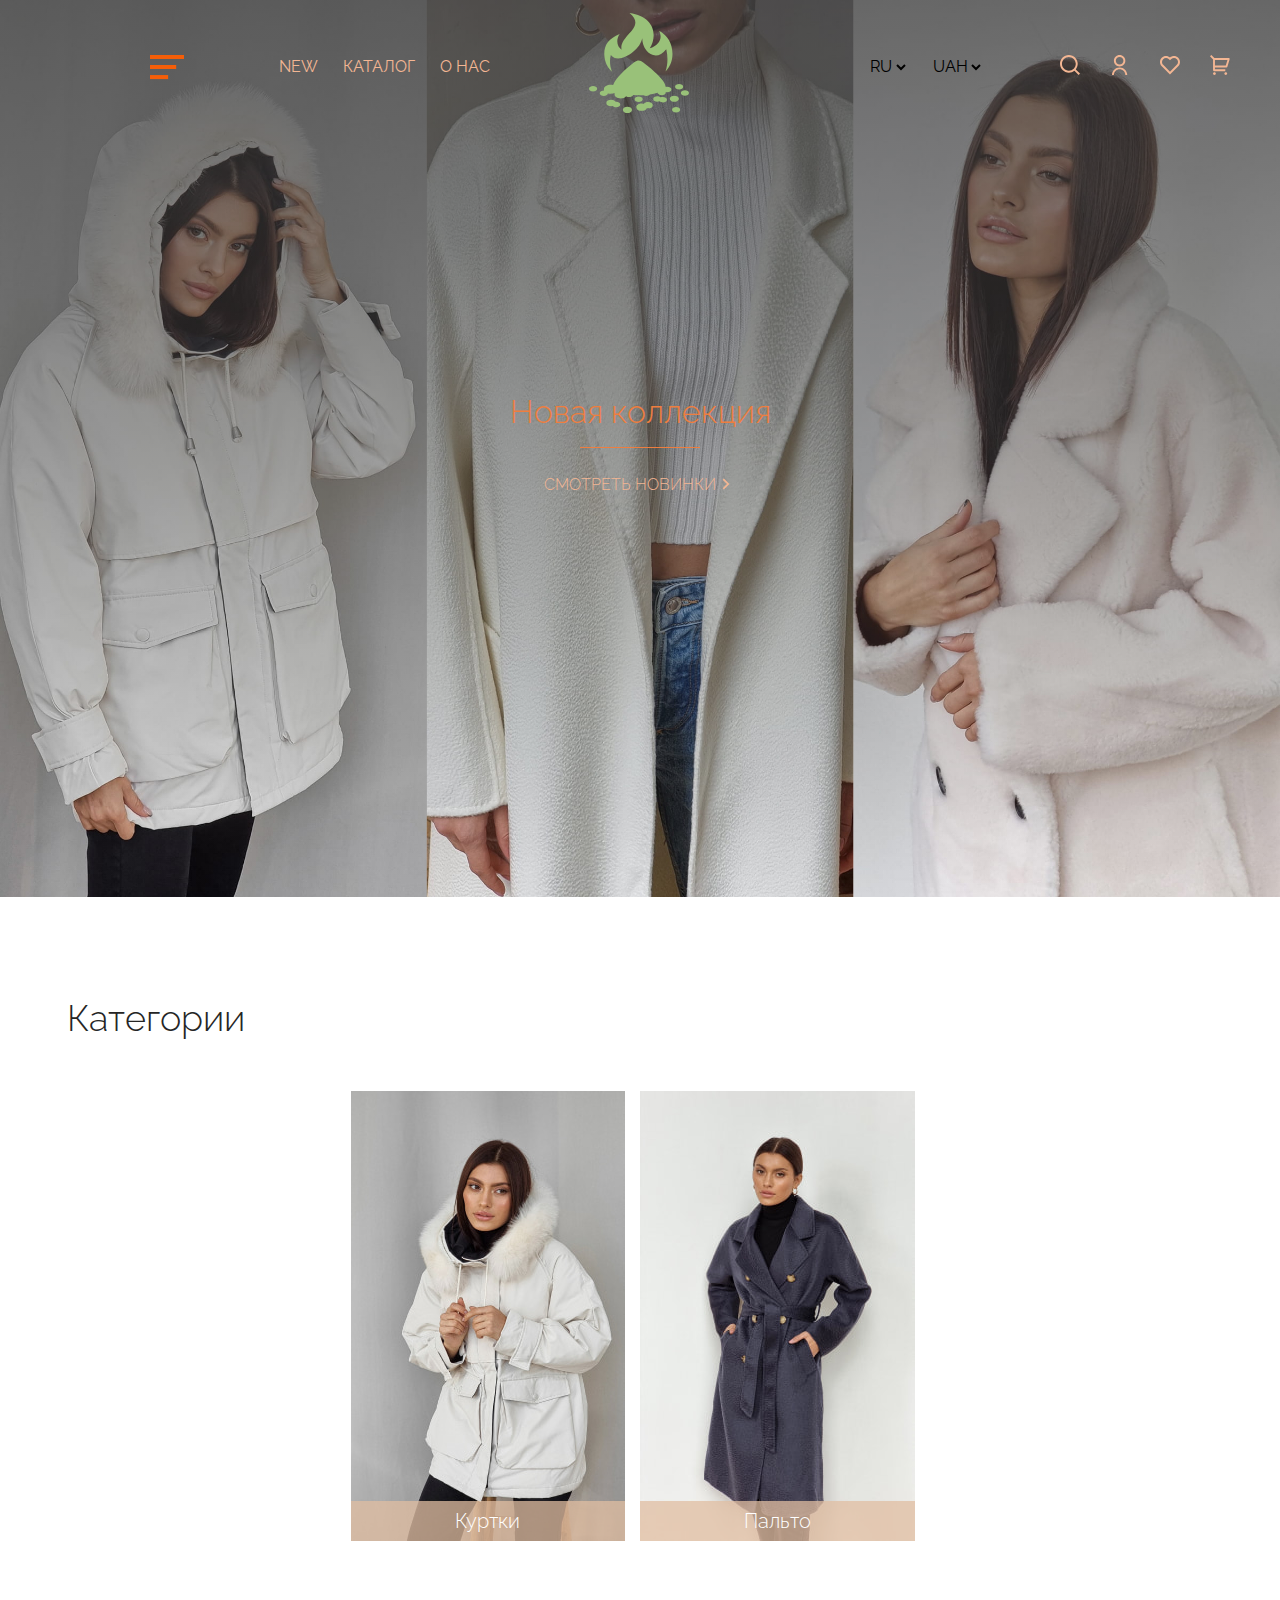
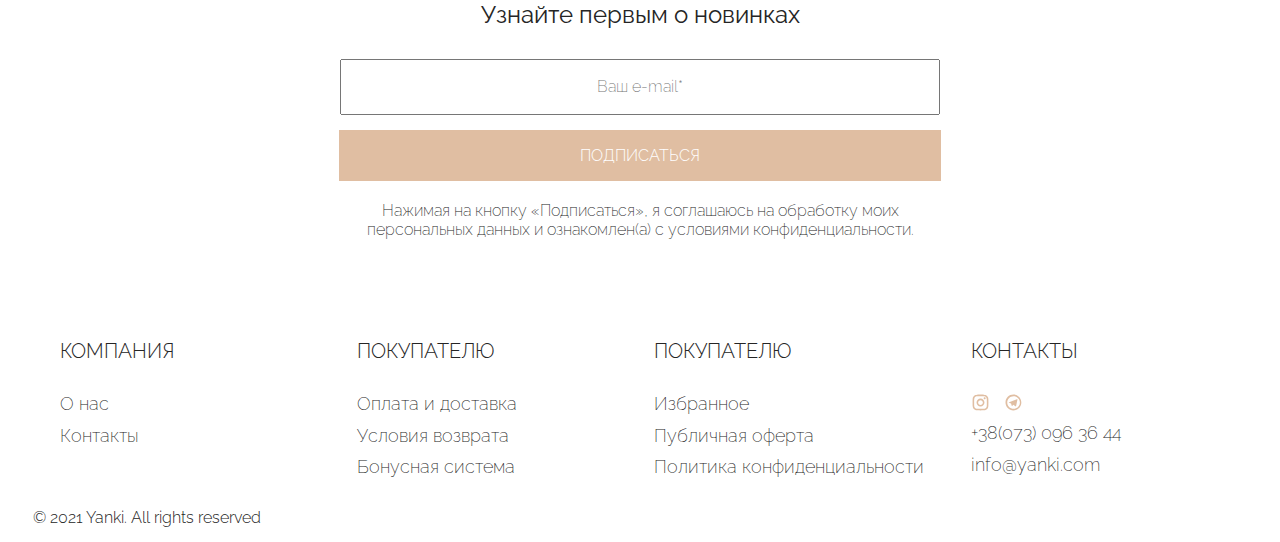
==== commit 28454713: "add catalog,html, new sass folder catalog.scss" ====
--- a/index.html
+++ b/index.html
@@ -225,6 +225,13 @@
               </a>
             </li>
           </ul>
+          <div class="arrow-link-categories">
+            <a href="catalog.html">
+            <svg viewBox="0 0 100 100" class="arrow-link" width="19">
+              <use xlink:href="./images/icons.svg#icon-btn-hero-v"></use>
+            </svg>
+            </a>
+          </div>
         </div>
       </section>
 
@@ -315,76 +322,77 @@
             <a href="mailto:info@yanki.com" class="footer-contact__link link">info@yanki.com</a>
           </li>
         </ul>
+
         <!-- Footer desktop -->
-        <div class="container footer-desktop">
-          <div class="company">
+          <nav class="footer-nav-desktop">
+          <div class="company list-nav-footer">
             <b class="footer-title-desktop">КОМПАНИЯ</b>
-            <ul class="company-list list">
-              <li class="company-item">
-                <a href="" class="company-link link">О нас</a>
-              </li>
-              <li class="company-item">
-                <a href="" class="company-link link">Контакты</a>
-              </li>
-            </ul>
-          </div>
-
-          <div class="useful">
+            <ul class="footer-list-desktop company-list list">
+              <li class="footer-item-desktop company-item">
+                <a href="" class="footer-link-desktop company-link link">О нас</a>
+              </li>
+              <li class="footer-item-desktop company-item">
+                <a href="" class="footer-link-desktop company-link link">Контакты</a>
+              </li>
+            </ul>
+          </div>
+
+          <div class="useful list-nav-footer">
             <b class="footer-title-desktop">ПОКУПАТЕЛЮ</b>
-            <ul class="useful-list list">
-              <li class="useful-item">
-                <a href="" class="useful-link link">Оплата и доставка</a>
-              </li>
-              <li class="useful-item">
-                <a href="" class="useful-link link">Условия возврата</a>
-              </li>
-              <li class="useful-item">
-                <a href="" class="useful-link link">Бонусная система</a>
-              </li>
-            </ul>
-          </div>
-
-          <div class="buyer">
+            <ul class="footer-list-desktop useful-list list">
+              <li class="footer-item-desktop useful-item">
+                <a href="" class="footer-link-desktop useful-link link">Оплата и доставка</a>
+              </li>
+              <li class="footer-item-desktop useful-item">
+                <a href="" class="footer-link-desktop useful-link link">Условия возврата</a>
+              </li>
+              <li class="footer-item-desktop useful-item">
+                <a href="" class="footer-link-desktop useful-link link">Бонусная система</a>
+              </li>
+            </ul>
+          </div>
+
+          <div class="buyer list-nav-footer">
             <b class="footer-title-desktop">ПОКУПАТЕЛЮ</b>
-            <ul class="buyer-list list">
-              <li class="buyer-item">
-                <a href="" class="buyer-link link">Избранное</a>
-              </li>
-              <li class="buyer-item">
-                <a href="" class="buyer-link link">Публичная оферта</a>
-              </li>
-              <li class="buyer-item">
-                <a href="" class="buyer-link link">Политика конфиденциальности</a>
-              </li>
-            </ul>
-          </div>
-
-          <div class="contacts">
+            <ul class="footer-list-desktop buyer-list list">
+              <li class="footer-item-desktop buyer-item">
+                <a href="" class="footer-link-desktop buyer-link link">Избранное</a>
+              </li>
+              <li class="footer-item-desktop buyer-item">
+                <a href="" class="footer-link-desktop buyer-link link">Публичная оферта</a>
+              </li>
+              <li class="footer-item-desktop buyer-item">
+                <a href="" class="footer-link-desktop buyer-link link">Политика конфиденциальности</a>
+              </li>
+            </ul>
+          </div>
+
+          <div class="contacts list-nav-footer">
             <b class="footer-title-desktop">КОНТАКТЫ</b>
-            <ul class="contacts-list list">
+            <ul class="footer-list-desktop contacts-list list">
               <li class="social-item-desktop">
-                <a href="" class="social-link-desktop link"> 
+                <a href="" class="social-link-desktop link">
                   <svg viewBox="0 0 100 100" class="social-footer-desctop" width="19">
                     <use xlink:href="./images/icons.svg#icon-instagram-footer"></use>
                   </svg>
                 </a>
               </li>
               <li class="social-item-desktop">
-                <a href="" class="social-link-desktop link"> 
+                <a href="" class="social-link-desktop link">
                   <svg viewBox="0 0 100 100" class="social-footer-desctop" width="19">
                     <use xlink:href="./images/icons.svg#icon-telegram-footer"></use>
                   </svg>
                 </a>
               </li>
               <li class="contacts-item">
-                <a href="mailto:info@yanki.com" class="contacts-link link"> +38(073) 096 36 44</a>
+                <a href="mailto:info@yanki.com" class="footer-link-desktop contacts-link link"> +38(073) 096 36 44</a>
               </li>
               <li class="contacts-item">
-                <a href="mailto:info@yanki.com" class="contacts-link link"> info@yanki.com</a>
-              </li>
-            </ul>
-          </div>
-        </div>
+                <a href="mailto:info@yanki.com" class="footer-link-desktop contacts-link link"> info@yanki.com</a>
+              </li>
+            </ul>
+          </div>
+        </nav>
         <p class="copyright">&#169; 2021 Yanki. All rights reserved</p>
       </div>
     </footer>
--- a/css/main.min.css
+++ b/css/main.min.css
@@ -1 +1 @@
-body{font-family:"Raleway",sans-serif;font-size:16px;color:#252525}h1,h2,h3,p,ul{margin:0}img{display:-webkit-box;display:-ms-flexbox;display:flex;min-width:100%;height:auto}.list{padding:0;list-style:none}.link{text-decoration:none}.container{margin:0 auto;padding-left:15px;padding-right:15px;width:100%}.header{display:-webkit-box;display:-ms-flexbox;display:flex;-webkit-box-align:center;-ms-flex-align:center;align-items:center;-ms-flex-pack:distribute;justify-content:space-around;padding:0;position:relative}@media screen and (min-width: 1200px)and (max-width: 1920px){.header{display:-webkit-box;display:-ms-flexbox;display:flex;-webkit-box-align:center;-ms-flex-align:center;align-items:center;-webkit-box-pack:justify;-ms-flex-pack:justify;justify-content:space-between;padding:0 50px 0 50px}}.nav-box{display:-webkit-box;display:-ms-flexbox;display:flex}.actions-box{display:-webkit-box;display:-ms-flexbox;display:flex}.header-nav{display:-webkit-box;display:-ms-flexbox;display:flex;-webkit-box-pack:center;-ms-flex-pack:center;justify-content:center;-webkit-box-align:center;-ms-flex-align:center;align-items:center}.header-list{display:none}@media screen and (min-width: 1200px)and (max-width: 1920px){.header-list{display:-webkit-box;display:-ms-flexbox;display:flex;-webkit-box-pack:center;-ms-flex-pack:center;justify-content:center;-webkit-box-align:center;-ms-flex-align:center;align-items:center;width:233px;padding:50px 0 50px 0}}.header-item{margin-right:25px}.header-item:nth-child(3){margin-right:0}.header-link{color:#f3b693}@media screen and (min-width: 1200px)and (max-width: 1920px){.select-box{display:-webkit-box;display:-ms-flexbox;display:flex}}.select-mob{margin-left:22px;margin-right:42px;background-color:rgba(0,0,0,0);border:none;padding:0}@media screen and (min-width: 768px)and (max-width: 1199px){.select-mob{margin-left:42px}}@media screen and (min-width: 1200px)and (max-width: 1920px){.select-mob{display:none}}.select-desktop{display:none}@media screen and (min-width: 1200px)and (max-width: 1920px){.select-desktop{display:-webkit-box;display:-ms-flexbox;display:flex;-webkit-box-align:center;-ms-flex-align:center;align-items:center;margin-right:20px;background-color:rgba(0,0,0,0);border:none;padding:0}.select-desktop:nth-child(2){margin-right:0}}.icon-logo{width:50px;cursor:none}@media screen and (min-width: 768px)and (max-width: 1199px){.icon-logo{width:70px}}@media screen and (min-width: 1200px)and (max-width: 1920px){.icon-logo{width:100px}}.logo{position:absolute;top:10%;left:44%}@media screen and (min-width: 768px)and (max-width: 1199px){.logo{position:absolute;top:10%;left:46%}}@media screen and (min-width: 1200px)and (max-width: 1920px){.logo{position:absolute;top:10%;left:46%}}.btn-menu{margin:0;padding:0;padding:15px 0 15px 0;background-color:rgba(0,0,0,0);border:none;outline:none;cursor:none}@media screen and (min-width: 768px)and (max-width: 1199px){.btn-menu{padding:30px 0 30px 0}}@media screen and (min-width: 1200px)and (max-width: 1920px){.btn-menu{cursor:pointer;margin-right:84px;margin-left:100px;padding:50px 0 50px 0}}.icon-menu{min-width:34px;min-height:24px;fill:#f55e08;display:-webkit-box;display:-ms-flexbox;display:flex;-webkit-box-align:center;-ms-flex-align:center;align-items:center;-webkit-box-pack:center;-ms-flex-pack:center;justify-content:center}.actions-list{display:none}@media screen and (min-width: 768px)and (max-width: 1199px){.actions-list{display:-webkit-box;display:-ms-flexbox;display:flex;-webkit-box-pack:center;-ms-flex-pack:center;justify-content:center;-webkit-box-align:center;-ms-flex-align:center;align-items:center}}@media screen and (min-width: 1200px)and (max-width: 1920px){.actions-list{display:-webkit-box;display:-ms-flexbox;display:flex;-webkit-box-pack:center;-ms-flex-pack:center;justify-content:center;-webkit-box-align:center;-ms-flex-align:center;align-items:center;margin-left:76px}}.actions-list-mob{display:-webkit-box;display:-ms-flexbox;display:flex;-webkit-box-pack:center;-ms-flex-pack:center;justify-content:center;-webkit-box-align:center;-ms-flex-align:center;align-items:center}@media screen and (min-width: 768px)and (max-width: 1199px){.actions-list-mob{display:none}}@media screen and (min-width: 1200px)and (max-width: 1920px){.actions-list-mob{display:none}}.icon-actions{min-width:20px;fill:#f3b693}@media screen and (min-width: 768px)and (max-width: 1199px){.icon-actions{min-width:25px}}.actions-item{padding:10px 0 10px 0;margin-right:50px}@media screen and (min-width: 768px)and (max-width: 1199px){.actions-item{margin-right:30px;padding:30px 0 30px 0}.actions-item:nth-child(4){margin-right:0}.actions-item:nth-child(3){margin-left:30px}}@media screen and (min-width: 1200px)and (max-width: 1920px){.actions-item{margin-right:30px;padding:50px 0 50px 0}.actions-item:nth-child(4){margin-right:0}.actions-item:nth-child(3){margin-left:30px}}.actions-item:nth-child(2){margin-right:0}.hero-box{padding:0}.hero{display:block;margin-top:-64px;max-width:767px;padding:290px 0px 290px 0px;background-repeat:no-repeat;background-size:cover;-webkit-box-flex:1;-ms-flex-positive:1;flex-grow:1;background-image:-webkit-gradient(linear, left top, left bottom, from(rgba(61, 61, 61, 0.5)), to(rgba(61, 61, 61, 0))),url(../../images/bg-fon_hero/bg-fon-mob.jpg);background-image:linear-gradient(rgba(61, 61, 61, 0.5), rgba(61, 61, 61, 0)),url(../../images/bg-fon_hero/bg-fon-mob.jpg)}@media(min-device-pixel-ratio: 2),(-webkit-min-device-pixel-ratio: 2),(min-resolution: 192dpi),(min-resolution: 2dppx){.hero{background-image:-webkit-gradient(linear, left top, left bottom, from(rgba(61, 61, 61, 0.5)), to(rgba(61, 61, 61, 0))),url(../../images/bg-fon_hero/bg-fon-mob@2.jpg);background-image:linear-gradient(rgba(61, 61, 61, 0.5) 0%, rgba(61, 61, 61, 0)),url(../../images/bg-fon_hero/bg-fon-mob@2.jpg)}}@media screen and (min-width: 768px)and (max-width: 1199px){.hero{display:block;margin-top:-94px;max-width:1199px;background-image:-webkit-gradient(linear, left top, left bottom, from(rgba(61, 61, 61, 0.5)), to(rgba(61, 61, 61, 0))),url(../../images/bg-fon_hero/bg-fon-tabl.jpg);background-image:linear-gradient(rgba(61, 61, 61, 0.5), rgba(61, 61, 61, 0)),url(../../images/bg-fon_hero/bg-fon-tabl.jpg);background-repeat:no-repeat;background-size:cover}}@media screen and (min-width: 768px)and (max-width: 1199px)and (min-device-pixel-ratio: 2),screen and (min-width: 768px)and (max-width: 1199px)and (-webkit-min-device-pixel-ratio: 2),screen and (min-width: 768px)and (max-width: 1199px)and (min-resolution: 192dpi),screen and (min-width: 768px)and (max-width: 1199px)and (min-resolution: 2dppx){.hero{background-image:-webkit-gradient(linear, left top, left bottom, from(rgba(61, 61, 61, 0.5)), to(rgba(61, 61, 61, 0))),url(../../images/bg-fon_hero/bg-fon-tabl@2.jpg);background-image:linear-gradient(rgba(61, 61, 61, 0.5) 0%, rgba(61, 61, 61, 0)),url(../../images/bg-fon_hero/bg-fon-tabl@2.jpg)}}@media screen and (min-width: 1200px)and (max-width: 1920px){.hero{display:block;margin-top:-134px;max-width:1920px;background-image:-webkit-gradient(linear, left top, left bottom, from(rgba(61, 61, 61, 0.5)), to(rgba(61, 61, 61, 0))),url(../../images/bg-fon_hero/bg-fon-desс.jpg);background-image:linear-gradient(rgba(61, 61, 61, 0.5), rgba(61, 61, 61, 0)),url(../../images/bg-fon_hero/bg-fon-desс.jpg);background-repeat:no-repeat;background-size:cover;padding:393px 0 393px 0}}@media screen and (min-width: 1200px)and (max-width: 1920px)and (min-device-pixel-ratio: 2),screen and (min-width: 1200px)and (max-width: 1920px)and (-webkit-min-device-pixel-ratio: 2),screen and (min-width: 1200px)and (max-width: 1920px)and (min-resolution: 192dpi),screen and (min-width: 1200px)and (max-width: 1920px)and (min-resolution: 2dppx){.hero{background-image:-webkit-gradient(linear, left top, left bottom, from(rgba(61, 61, 61, 0.5)), to(rgba(61, 61, 61, 0))),url(../../images/bg-fon_hero/bg-fon-desc@2.jpg);background-image:linear-gradient(rgba(61, 61, 61, 0.5) 0%, rgba(61, 61, 61, 0)),url(../../images/bg-fon_hero/bg-fon-desc@2.jpg)}}.hero-title{font-size:32px;font-weight:300;line-height:1.2;margin:0 auto;max-width:261px;color:#ee7e3f;margin-bottom:16px;text-align:center}.hero-line{margin:0 auto;border-bottom:1px solid #ee7e3f;width:120px;margin-bottom:16px}.hero-btn{font-size:16px;font-weight:300;line-height:1.1;text-transform:uppercase;color:#f3b693;display:-webkit-box;display:-ms-flexbox;display:flex;-webkit-box-align:center;-ms-flex-align:center;align-items:center;-webkit-box-pack:center;-ms-flex-pack:center;justify-content:center;margin:0 auto;padding:10px;background-color:rgba(0,0,0,0);border:none;outline:none;cursor:none}.icon-btn{width:20px;fill:#f3b693;-ms-flex-item-align:center;align-self:center}.categories-s{margin:0 auto;padding:0;padding:60px 0 60px 0}@media screen and (min-width: 1200px)and (max-width: 1920px){.categories-s{padding-top:100px}}.categories-box{display:-webkit-box;display:-ms-flexbox;display:flex;-webkit-box-orient:vertical;-webkit-box-direction:normal;-ms-flex-direction:column;flex-direction:column;-webkit-box-pack:start;-ms-flex-pack:start;justify-content:start;width:375px}@media screen and (min-width: 768px)and (max-width: 1199px){.categories-box{width:768px}}@media screen and (min-width: 1200px)and (max-width: 1920px){.categories-box{width:1200px}}.categories-title{font-size:24px;font-weight:300;line-height:1.2;color:#252525;padding-bottom:30px;padding-left:5px}@media screen and (min-width: 1200px)and (max-width: 1920px){.categories-title{font-size:36px;padding-bottom:50px;padding-left:12px}}@media screen and (min-width: 768px)and (max-width: 1199px){.categories-title{padding-left:80px}}.categories-list{display:-webkit-box;display:-ms-flexbox;display:flex;-webkit-box-pack:center;-ms-flex-pack:center;justify-content:center;-ms-flex-wrap:wrap;flex-wrap:wrap}@media screen and (min-width: 1200px)and (max-width: 1920px){.categories-list{-ms-flex-wrap:nowrap;flex-wrap:nowrap}}.categories-item{margin-right:5px}@media screen and (min-width: 768px)and (max-width: 1199px){.categories-item{margin-right:30px;padding-top:30px}.categories-item:nth-child(-n+2){padding-top:0}}@media screen and (min-width: 1200px)and (max-width: 1920px){.categories-item{margin:0;margin-right:15px}}.categories-item:nth-child(2n){margin-right:0}@media screen and (min-width: 1200px)and (max-width: 1920px){.categories-item:nth-child(2n){margin-right:15px}.categories-item:nth-child(2n):nth-child(4n){margin-right:0}}.categories-overley{position:relative;margin-left:auto;margin-right:auto;width:100%;height:100%}.overley-text{position:absolute;bottom:0;left:0;width:100%;height:40px;background:rgba(224,190,162,.75)}@media screen and (min-width: 768px)and (max-width: 1199px){.overley-text{width:274px}}.categories-text{font-size:18px;font-weight:300;line-height:1.2;color:#fff;position:absolute;top:50%;left:50%;-webkit-transform:translate(-50%, -50%);transform:translate(-50%, -50%)}@media screen and (min-width: 1200px)and (max-width: 1920px){.categories-text{font-size:20px}}.subscribe{padding-bottom:60px}@media screen and (min-width: 1200px)and (max-width: 1920px){.subscribe{padding-bottom:100px}}.subscribe-text{font-size:24px;font-weight:300;line-height:1.2;color:#252525;text-align:center;padding-bottom:30px}.subscribe-input{display:-webkit-box;display:-ms-flexbox;display:flex;-webkit-box-align:center;-ms-flex-align:center;align-items:center;-webkit-box-pack:center;-ms-flex-pack:center;justify-content:center;padding-bottom:15px}.subscribe-email{font-size:14px;font-weight:200;line-height:1.2;width:335px;padding:12px 0 12px 0;text-align:center;color:#252525;outline:none;border:.5 solid #252525}@media screen and (min-width: 768px)and (max-width: 1199px){.subscribe-email{width:435px;border:.5 solid #252525}}@media screen and (min-width: 1200px)and (max-width: 1920px){.subscribe-email{font-size:16px;font-weight:200;line-height:1.2;width:600px;padding:16px 0 16px 0;border:.5 solid #252525}.subscribe-email:hover{border:.5 solid #252525}}.subscribe-email:hover{border:.5 solid #252525}.subscribe-btn-box{display:-webkit-box;display:-ms-flexbox;display:flex;-webkit-box-orient:vertical;-webkit-box-direction:normal;-ms-flex-direction:column;flex-direction:column;-webkit-box-align:center;-ms-flex-align:center;align-items:center;-webkit-box-pack:center;-ms-flex-pack:center;justify-content:center}.subscribe-btn{font-size:14px;font-weight:300;line-height:1.1;padding:12px 115px 12px 115px;margin-bottom:15px;text-transform:uppercase;color:#fff;background-color:#e0bea2;outline:none;cursor:none;border:none;-webkit-transition:-webkit-filter 50ms linear,-webkit-box-shadow 50ms linear;transition:-webkit-filter 50ms linear,-webkit-box-shadow 50ms linear;transition:filter 50ms linear,box-shadow 50ms linear;transition:filter 50ms linear,box-shadow 50ms linear,-webkit-filter 50ms linear,-webkit-box-shadow 50ms linear}@media screen and (min-width: 1200px)and (max-width: 1920px){.subscribe-btn{font-size:16px;font-weight:300;line-height:1.2;padding:16px 241px 16px 241px;cursor:pointer;margin-bottom:20px}}.subscribe-btn:hover{-webkit-filter:drop-shadow(0px 5px 7px rgba(37, 37, 37, 0.15));filter:drop-shadow(0px 5px 7px rgba(37, 37, 37, 0.15))}.subscribe-btn:active{-webkit-filter:none;filter:none;-webkit-box-shadow:inset 0px 3px 7px rgba(37,37,37,.15);box-shadow:inset 0px 3px 7px rgba(37,37,37,.15)}.agreement-text{font-size:14px;font-weight:200;line-height:1.1;text-align:center;color:#252525}@media screen and (min-width: 1200px)and (max-width: 1920px){.agreement-text{font-size:16px;line-height:1.2;width:600px}}@media screen and (min-width: 1200px)and (max-width: 1920px){.footer-nav{display:none}}.footer-item{display:-webkit-box;display:-ms-flexbox;display:flex;-webkit-box-pack:center;-ms-flex-pack:center;justify-content:center;-webkit-box-align:center;-ms-flex-align:center;align-items:center;position:relative;padding-top:20px}.footer-item:nth-child(1){padding-top:0}.footer-link{font-size:18px;font-weight:300;line-height:1.2;color:#252525}.footer-link:hover,.footer-link:focus{color:#ee7e3f;outline:none}.footer-link--last{font-size:18px;font-weight:300;line-height:1.2;color:#252525}.footer-line{display:-webkit-box;display:-ms-flexbox;display:flex;-webkit-box-orient:vertical;-webkit-box-direction:normal;-ms-flex-direction:column;flex-direction:column;-webkit-box-pack:center;-ms-flex-pack:center;justify-content:center;-webkit-box-align:center;-ms-flex-align:center;align-items:center;height:.3px;background-color:#252525}.icon-footer{position:absolute;top:50%;left:94%;fill:#e0bea2;width:14px;-webkit-transform:rotate(90deg);transform:rotate(90deg);-webkit-transition:-webkit-transform 300ms linear;transition:-webkit-transform 300ms linear;transition:transform 300ms linear;transition:transform 300ms linear, -webkit-transform 300ms linear}@media screen and (min-width: 768px)and (max-width: 1199px){.icon-footer{width:19px}}.icon-footer:hover{-webkit-transform:rotate(270deg);transform:rotate(270deg)}.social-list{display:-webkit-box;display:-ms-flexbox;display:flex;-webkit-box-align:center;-ms-flex-align:center;align-items:center;-webkit-box-pack:center;-ms-flex-pack:center;justify-content:center}@media screen and (min-width: 1200px)and (max-width: 1920px){.social-list{display:none}}.social-item{margin-right:10px}@media screen and (min-width: 768px)and (max-width: 1199px){.social-item{margin-right:30px}}.social-item:nth-child(2){margin-right:0}.social-footer{fill:#e0bea2;padding-top:10px;padding-bottom:5px;width:19px}@media screen and (min-width: 768px)and (max-width: 1199px){.social-footer{width:30px}}.footer-contact__list{display:-webkit-box;display:-ms-flexbox;display:flex;-webkit-box-orient:vertical;-webkit-box-direction:normal;-ms-flex-direction:column;flex-direction:column;-webkit-box-align:center;-ms-flex-align:center;align-items:center;-webkit-box-pack:center;-ms-flex-pack:center;justify-content:center;padding-bottom:30px}@media screen and (min-width: 1200px)and (max-width: 1920px){.footer-contact__list{display:none}}.footer-contact__item{padding-bottom:5px}.footer-contact__item:nth-child(2){padding-bottom:0}.footer-contact__link{font-size:14px;font-weight:200;line-height:1.1;color:#252525}@media screen and (min-width: 768px)and (max-width: 1199px){.footer-contact__link{font-size:16px;font-weight:200;line-height:1.1}}.copyright{font-size:10px;font-weight:300;line-height:1.2;color:#252525;text-align:center;padding-bottom:5px}.footer-desktop{display:-webkit-box;display:-ms-flexbox;display:flex;-webkit-box-align:center;-ms-flex-align:center;align-items:center;-webkit-box-pack:center;-ms-flex-pack:center;justify-content:center}.company{width:250px;margin-right:47px}.footer-title-desktop{font-size:20px;font-weight:300;line-height:1.2;text-transform:uppercase;color:#252525}.company-list{padding-top:30px}.company-item{padding-bottom:10px}.company-item:nth-child(2){padding-bottom:0}.useful{width:250px;margin-right:47px}.buyer{width:250px;margin-right:47px}.contacts{width:250px}/*# sourceMappingURL=main.min.css.map */+body{font-family:"Raleway",sans-serif;font-size:16px;color:#252525}h1,h2,h3,p,ul{margin:0}img{display:-webkit-box;display:-ms-flexbox;display:flex;min-width:100%;height:auto}.list{padding:0;list-style:none}.link{text-decoration:none}.container{margin:0 auto;padding-left:15px;padding-right:15px;width:100%}.header{display:-webkit-box;display:-ms-flexbox;display:flex;-webkit-box-align:center;-ms-flex-align:center;align-items:center;-ms-flex-pack:distribute;justify-content:space-around;padding:0;position:relative}@media screen and (min-width: 1200px)and (max-width: 1920px){.header{display:-webkit-box;display:-ms-flexbox;display:flex;-webkit-box-align:center;-ms-flex-align:center;align-items:center;-webkit-box-pack:justify;-ms-flex-pack:justify;justify-content:space-between;padding:0 50px 0 50px}}.nav-box{display:-webkit-box;display:-ms-flexbox;display:flex}.actions-box{display:-webkit-box;display:-ms-flexbox;display:flex}.header-nav{display:-webkit-box;display:-ms-flexbox;display:flex;-webkit-box-pack:center;-ms-flex-pack:center;justify-content:center;-webkit-box-align:center;-ms-flex-align:center;align-items:center}.header-list{display:none}@media screen and (min-width: 1200px)and (max-width: 1920px){.header-list{display:-webkit-box;display:-ms-flexbox;display:flex;-webkit-box-pack:center;-ms-flex-pack:center;justify-content:center;-webkit-box-align:center;-ms-flex-align:center;align-items:center;width:233px;padding:50px 0 50px 0}}.header-item{margin-right:25px}.header-item:nth-child(3){margin-right:0}.header-link{color:#f3b693}@media screen and (min-width: 1200px)and (max-width: 1920px){.select-box{display:-webkit-box;display:-ms-flexbox;display:flex}}.select-mob{margin-left:22px;margin-right:42px;background-color:rgba(0,0,0,0);border:none;padding:0}@media screen and (min-width: 768px)and (max-width: 1199px){.select-mob{margin-left:42px}}@media screen and (min-width: 1200px)and (max-width: 1920px){.select-mob{display:none}}.select-desktop{display:none}@media screen and (min-width: 1200px)and (max-width: 1920px){.select-desktop{display:-webkit-box;display:-ms-flexbox;display:flex;-webkit-box-align:center;-ms-flex-align:center;align-items:center;margin-right:20px;background-color:rgba(0,0,0,0);border:none;padding:0}.select-desktop:nth-child(2){margin-right:0}}.icon-logo{width:50px;cursor:none}@media screen and (min-width: 768px)and (max-width: 1199px){.icon-logo{width:70px}}@media screen and (min-width: 1200px)and (max-width: 1920px){.icon-logo{width:100px}}.logo{position:absolute;top:10%;left:44%}@media screen and (min-width: 768px)and (max-width: 1199px){.logo{position:absolute;top:10%;left:46%}}@media screen and (min-width: 1200px)and (max-width: 1920px){.logo{position:absolute;top:10%;left:46%}}.btn-menu{margin:0;padding:0;padding:15px 0 15px 0;background-color:rgba(0,0,0,0);border:none;outline:none;cursor:none}@media screen and (min-width: 768px)and (max-width: 1199px){.btn-menu{padding:30px 0 30px 0}}@media screen and (min-width: 1200px)and (max-width: 1920px){.btn-menu{cursor:pointer;margin-right:84px;margin-left:100px;padding:50px 0 50px 0}}.icon-menu{min-width:34px;min-height:24px;fill:#f55e08;display:-webkit-box;display:-ms-flexbox;display:flex;-webkit-box-align:center;-ms-flex-align:center;align-items:center;-webkit-box-pack:center;-ms-flex-pack:center;justify-content:center}.actions-list{display:none}@media screen and (min-width: 768px)and (max-width: 1199px){.actions-list{display:-webkit-box;display:-ms-flexbox;display:flex;-webkit-box-pack:center;-ms-flex-pack:center;justify-content:center;-webkit-box-align:center;-ms-flex-align:center;align-items:center}}@media screen and (min-width: 1200px)and (max-width: 1920px){.actions-list{display:-webkit-box;display:-ms-flexbox;display:flex;-webkit-box-pack:center;-ms-flex-pack:center;justify-content:center;-webkit-box-align:center;-ms-flex-align:center;align-items:center;margin-left:76px}}.actions-list-mob{display:-webkit-box;display:-ms-flexbox;display:flex;-webkit-box-pack:center;-ms-flex-pack:center;justify-content:center;-webkit-box-align:center;-ms-flex-align:center;align-items:center}@media screen and (min-width: 768px)and (max-width: 1199px){.actions-list-mob{display:none}}@media screen and (min-width: 1200px)and (max-width: 1920px){.actions-list-mob{display:none}}.icon-actions{min-width:20px;fill:#f3b693}@media screen and (min-width: 768px)and (max-width: 1199px){.icon-actions{min-width:25px}}.actions-item{padding:10px 0 10px 0;margin-right:50px}@media screen and (min-width: 768px)and (max-width: 1199px){.actions-item{margin-right:30px;padding:30px 0 30px 0}.actions-item:nth-child(4){margin-right:0}.actions-item:nth-child(3){margin-left:30px}}@media screen and (min-width: 1200px)and (max-width: 1920px){.actions-item{margin-right:30px;padding:50px 0 50px 0}.actions-item:nth-child(4){margin-right:0}.actions-item:nth-child(3){margin-left:30px}}.actions-item:nth-child(2){margin-right:0}.hero-box{padding:0}.hero{display:block;margin-top:-64px;max-width:767px;padding:290px 0px 290px 0px;background-repeat:no-repeat;background-size:cover;-webkit-box-flex:1;-ms-flex-positive:1;flex-grow:1;background-image:-webkit-gradient(linear, left top, left bottom, from(rgba(61, 61, 61, 0.5)), to(rgba(61, 61, 61, 0))),url(../../images/bg-fon_hero/bg-fon-mob.jpg);background-image:linear-gradient(rgba(61, 61, 61, 0.5), rgba(61, 61, 61, 0)),url(../../images/bg-fon_hero/bg-fon-mob.jpg)}@media(min-device-pixel-ratio: 2),(-webkit-min-device-pixel-ratio: 2),(min-resolution: 192dpi),(min-resolution: 2dppx){.hero{background-image:-webkit-gradient(linear, left top, left bottom, from(rgba(61, 61, 61, 0.5)), to(rgba(61, 61, 61, 0))),url(../../images/bg-fon_hero/bg-fon-mob@2.jpg);background-image:linear-gradient(rgba(61, 61, 61, 0.5) 0%, rgba(61, 61, 61, 0)),url(../../images/bg-fon_hero/bg-fon-mob@2.jpg)}}@media screen and (min-width: 768px)and (max-width: 1199px){.hero{display:block;margin-top:-94px;max-width:1199px;background-image:-webkit-gradient(linear, left top, left bottom, from(rgba(61, 61, 61, 0.5)), to(rgba(61, 61, 61, 0))),url(../../images/bg-fon_hero/bg-fon-tabl.jpg);background-image:linear-gradient(rgba(61, 61, 61, 0.5), rgba(61, 61, 61, 0)),url(../../images/bg-fon_hero/bg-fon-tabl.jpg);background-repeat:no-repeat;background-size:cover}}@media screen and (min-width: 768px)and (max-width: 1199px)and (min-device-pixel-ratio: 2),screen and (min-width: 768px)and (max-width: 1199px)and (-webkit-min-device-pixel-ratio: 2),screen and (min-width: 768px)and (max-width: 1199px)and (min-resolution: 192dpi),screen and (min-width: 768px)and (max-width: 1199px)and (min-resolution: 2dppx){.hero{background-image:-webkit-gradient(linear, left top, left bottom, from(rgba(61, 61, 61, 0.5)), to(rgba(61, 61, 61, 0))),url(../../images/bg-fon_hero/bg-fon-tabl@2.jpg);background-image:linear-gradient(rgba(61, 61, 61, 0.5) 0%, rgba(61, 61, 61, 0)),url(../../images/bg-fon_hero/bg-fon-tabl@2.jpg)}}@media screen and (min-width: 1200px)and (max-width: 1920px){.hero{display:block;margin-top:-134px;max-width:1920px;background-image:-webkit-gradient(linear, left top, left bottom, from(rgba(61, 61, 61, 0.5)), to(rgba(61, 61, 61, 0))),url(../../images/bg-fon_hero/bg-fon-desс.jpg);background-image:linear-gradient(rgba(61, 61, 61, 0.5), rgba(61, 61, 61, 0)),url(../../images/bg-fon_hero/bg-fon-desс.jpg);background-repeat:no-repeat;background-size:cover;padding:393px 0 393px 0}}@media screen and (min-width: 1200px)and (max-width: 1920px)and (min-device-pixel-ratio: 2),screen and (min-width: 1200px)and (max-width: 1920px)and (-webkit-min-device-pixel-ratio: 2),screen and (min-width: 1200px)and (max-width: 1920px)and (min-resolution: 192dpi),screen and (min-width: 1200px)and (max-width: 1920px)and (min-resolution: 2dppx){.hero{background-image:-webkit-gradient(linear, left top, left bottom, from(rgba(61, 61, 61, 0.5)), to(rgba(61, 61, 61, 0))),url(../../images/bg-fon_hero/bg-fon-desc@2.jpg);background-image:linear-gradient(rgba(61, 61, 61, 0.5) 0%, rgba(61, 61, 61, 0)),url(../../images/bg-fon_hero/bg-fon-desc@2.jpg)}}.hero-title{font-size:32px;font-weight:300;line-height:1.2;margin:0 auto;max-width:261px;color:#ee7e3f;margin-bottom:16px;text-align:center}.hero-line{margin:0 auto;border-bottom:1px solid #ee7e3f;width:120px;margin-bottom:16px}.hero-btn{font-size:16px;font-weight:300;line-height:1.1;text-transform:uppercase;color:#f3b693;display:-webkit-box;display:-ms-flexbox;display:flex;-webkit-box-align:center;-ms-flex-align:center;align-items:center;-webkit-box-pack:center;-ms-flex-pack:center;justify-content:center;margin:0 auto;padding:10px;background-color:rgba(0,0,0,0);border:none;outline:none;cursor:none}.icon-btn{width:20px;fill:#f3b693;-ms-flex-item-align:center;align-self:center}.categories-s{margin:0 auto;padding:0;padding:60px 0 60px 0}@media screen and (min-width: 1200px)and (max-width: 1920px){.categories-s{padding-top:100px}}.categories-box{display:-webkit-box;display:-ms-flexbox;display:flex;-webkit-box-orient:vertical;-webkit-box-direction:normal;-ms-flex-direction:column;flex-direction:column;-webkit-box-pack:start;-ms-flex-pack:start;justify-content:start;width:375px}@media screen and (min-width: 768px)and (max-width: 1199px){.categories-box{width:768px}}@media screen and (min-width: 1200px)and (max-width: 1920px){.categories-box{width:1200px}}.categories-title{font-size:24px;font-weight:300;line-height:1.2;color:#252525;padding-bottom:30px;padding-left:5px}@media screen and (min-width: 1200px)and (max-width: 1920px){.categories-title{font-size:36px;padding-bottom:50px;padding-left:12px}}@media screen and (min-width: 768px)and (max-width: 1199px){.categories-title{padding-left:80px}}.categories-list{display:-webkit-box;display:-ms-flexbox;display:flex;-webkit-box-pack:center;-ms-flex-pack:center;justify-content:center;-ms-flex-wrap:wrap;flex-wrap:wrap}@media screen and (min-width: 1200px)and (max-width: 1920px){.categories-list{-ms-flex-wrap:nowrap;flex-wrap:nowrap}}.categories-item{margin-right:5px}@media screen and (min-width: 768px)and (max-width: 1199px){.categories-item{margin-right:30px;padding-top:30px}.categories-item:nth-child(-n+2){padding-top:0}}@media screen and (min-width: 1200px)and (max-width: 1920px){.categories-item{margin:0;margin-right:15px}}.categories-item:nth-child(2n){margin-right:0}.categories-item:nth-child(n+3){display:none}@media screen and (min-width: 1200px)and (max-width: 1920px){.categories-item:nth-child(2n){margin-right:15px}.categories-item:nth-child(2n):nth-child(4){margin-right:0}}.categories-overley{position:relative;margin-left:auto;margin-right:auto;width:100%;height:100%}.overley-text{position:absolute;bottom:0;left:0;width:100%;height:40px;background:rgba(224,190,162,.75)}@media screen and (min-width: 768px)and (max-width: 1199px){.overley-text{width:274px}}.categories-text{font-size:18px;font-weight:300;line-height:1.2;color:#fff;position:absolute;top:50%;left:50%;-webkit-transform:translate(-50%, -50%);transform:translate(-50%, -50%)}@media screen and (min-width: 1200px)and (max-width: 1920px){.categories-text{font-size:20px}}.arrow-link-categories{position:absolute;margin-top:160px;margin-left:300px;width:30px;height:30px;background-color:#e0bea2;padding:6px}@media screen and (min-width: 768px)and (max-width: 1199px){.arrow-link-categories{display:none}}@media screen and (min-width: 1200px)and (max-width: 1920px){.arrow-link-categories{display:none}}.arrow-link{fill:#fff}@media screen and (min-width: 768px)and (max-width: 1199px){.arrow-link{display:none}}@media screen and (min-width: 1200px)and (max-width: 1920px){.arrow-link{display:none}}.subscribe{padding-bottom:60px}@media screen and (min-width: 1200px)and (max-width: 1920px){.subscribe{padding-bottom:100px}}.subscribe-text{font-size:24px;font-weight:300;line-height:1.2;color:#252525;text-align:center;padding-bottom:30px}.subscribe-input{display:-webkit-box;display:-ms-flexbox;display:flex;-webkit-box-align:center;-ms-flex-align:center;align-items:center;-webkit-box-pack:center;-ms-flex-pack:center;justify-content:center;padding-bottom:15px}.subscribe-email{font-size:14px;font-weight:200;line-height:1.2;width:335px;padding:12px 0 12px 0;text-align:center;color:#252525;outline:none;border:.5 solid #252525}@media screen and (min-width: 768px)and (max-width: 1199px){.subscribe-email{width:435px;border:.5 solid #252525}}@media screen and (min-width: 1200px)and (max-width: 1920px){.subscribe-email{font-size:16px;font-weight:200;line-height:1.2;width:600px;padding:16px 0 16px 0;border:.5 solid #252525}.subscribe-email:hover{border:.5 solid #252525}}.subscribe-email:hover{border:.5 solid #252525}.subscribe-btn-box{display:-webkit-box;display:-ms-flexbox;display:flex;-webkit-box-orient:vertical;-webkit-box-direction:normal;-ms-flex-direction:column;flex-direction:column;-webkit-box-align:center;-ms-flex-align:center;align-items:center;-webkit-box-pack:center;-ms-flex-pack:center;justify-content:center}.subscribe-btn{font-size:14px;font-weight:300;line-height:1.1;padding:12px 115px 12px 115px;margin-bottom:15px;text-transform:uppercase;color:#fff;background-color:#e0bea2;outline:none;cursor:none;border:none;-webkit-transition:-webkit-filter 50ms linear,-webkit-box-shadow 50ms linear;transition:-webkit-filter 50ms linear,-webkit-box-shadow 50ms linear;transition:filter 50ms linear,box-shadow 50ms linear;transition:filter 50ms linear,box-shadow 50ms linear,-webkit-filter 50ms linear,-webkit-box-shadow 50ms linear}@media screen and (min-width: 1200px)and (max-width: 1920px){.subscribe-btn{font-size:16px;font-weight:300;line-height:1.2;padding:16px 241px 16px 241px;cursor:pointer;margin-bottom:20px}}.subscribe-btn:hover{-webkit-filter:drop-shadow(0px 5px 7px rgba(37, 37, 37, 0.15));filter:drop-shadow(0px 5px 7px rgba(37, 37, 37, 0.15))}.subscribe-btn:active{-webkit-filter:none;filter:none;-webkit-box-shadow:inset 0px 3px 7px rgba(37,37,37,.15);box-shadow:inset 0px 3px 7px rgba(37,37,37,.15)}.agreement-text{font-size:14px;font-weight:200;line-height:1.1;text-align:center;color:#252525}@media screen and (min-width: 1200px)and (max-width: 1920px){.agreement-text{font-size:16px;line-height:1.2;width:600px}}@media screen and (min-width: 1200px)and (max-width: 1920px){.footer-nav{display:none}}.footer-item{display:-webkit-box;display:-ms-flexbox;display:flex;-webkit-box-pack:center;-ms-flex-pack:center;justify-content:center;-webkit-box-align:center;-ms-flex-align:center;align-items:center;position:relative}.footer-link{font-size:18px;font-weight:300;line-height:1.2;color:#252525}.footer-link:hover,.footer-link:focus{color:#ee7e3f;outline:none}.footer-link--last{font-size:18px;font-weight:300;line-height:1.2;color:#252525}.footer-line{display:-webkit-box;display:-ms-flexbox;display:flex;-webkit-box-orient:vertical;-webkit-box-direction:normal;-ms-flex-direction:column;flex-direction:column;-webkit-box-pack:center;-ms-flex-pack:center;justify-content:center;-webkit-box-align:center;-ms-flex-align:center;align-items:center;height:.3px;background-color:#252525;margin-bottom:20px}.icon-footer{position:absolute;top:10%;left:94%;fill:#e0bea2;width:14px;-webkit-transform:rotate(90deg);transform:rotate(90deg);-webkit-transition:-webkit-transform 300ms linear;transition:-webkit-transform 300ms linear;transition:transform 300ms linear;transition:transform 300ms linear, -webkit-transform 300ms linear}@media screen and (min-width: 768px)and (max-width: 1199px){.icon-footer{width:19px}}.icon-footer:hover{-webkit-transform:rotate(270deg);transform:rotate(270deg)}.social-list{display:-webkit-box;display:-ms-flexbox;display:flex;-webkit-box-align:center;-ms-flex-align:center;align-items:center;-webkit-box-pack:center;-ms-flex-pack:center;justify-content:center}@media screen and (min-width: 1200px)and (max-width: 1920px){.social-list{display:none}}.social-item{margin-right:10px}@media screen and (min-width: 768px)and (max-width: 1199px){.social-item{margin-right:30px}}.social-item:nth-child(2){margin-right:0}.social-footer{fill:#e0bea2;padding-top:10px;padding-bottom:5px;width:19px}@media screen and (min-width: 768px)and (max-width: 1199px){.social-footer{width:30px}}.footer-contact__list{display:-webkit-box;display:-ms-flexbox;display:flex;-webkit-box-orient:vertical;-webkit-box-direction:normal;-ms-flex-direction:column;flex-direction:column;-webkit-box-align:center;-ms-flex-align:center;align-items:center;-webkit-box-pack:center;-ms-flex-pack:center;justify-content:center;padding-bottom:30px}@media screen and (min-width: 1200px)and (max-width: 1920px){.footer-contact__list{display:none}}.footer-contact__item{padding-bottom:5px}.footer-contact__item:nth-child(2){padding-bottom:0}.footer-contact__link{font-size:14px;font-weight:200;line-height:1.1;color:#252525}@media screen and (min-width: 768px)and (max-width: 1199px){.footer-contact__link{font-size:16px;font-weight:200;line-height:1.1}}.copyright{font-size:10px;font-weight:300;line-height:1.2;color:#252525;text-align:center;padding-bottom:5px}@media screen and (min-width: 1200px)and (max-width: 1920px){.copyright{padding-top:30px;padding-bottom:15px;font-size:16px;text-align:start;padding-left:18px}}.footer-nav-desktop{display:-webkit-box;display:-ms-flexbox;display:flex;-webkit-box-pack:center;-ms-flex-pack:center;justify-content:center}@media screen and (min-width: 375px)and (max-width: 479px){.footer-nav-desktop{display:none}}@media screen and (min-width: 480px)and (max-width: 767px){.footer-nav-desktop{display:none}}@media screen and (min-width: 768px)and (max-width: 1199px){.footer-nav-desktop{display:none}}.list-nav-footer{min-width:250px;margin-right:47px}.list-nav-footer:nth-child(4){margin-right:0}.footer-title-desktop{font-size:20px;font-weight:300;line-height:1.2;text-transform:uppercase;color:#252525}.footer-list-desktop{padding-top:30px}.footer-item-desktop{padding-bottom:10px}.footer-item-desktop:nth-child(3){padding-bottom:0}.footer-link-desktop{font-size:18px;font-weight:200;line-height:1.2;color:#252525}.social-item-desktop{display:-webkit-inline-box;display:-ms-inline-flexbox;display:inline-flex;margin-right:10px;padding-bottom:10px}.social-item-desktop:nth-child(2){margin-right:0}.social-link-desktop{width:19px;height:19px}.social-footer-desctop{fill:#e0bea2}.contacts-item{padding-bottom:10px}.contacts-item:last-child{padding-bottom:0}/*# sourceMappingURL=main.min.css.map */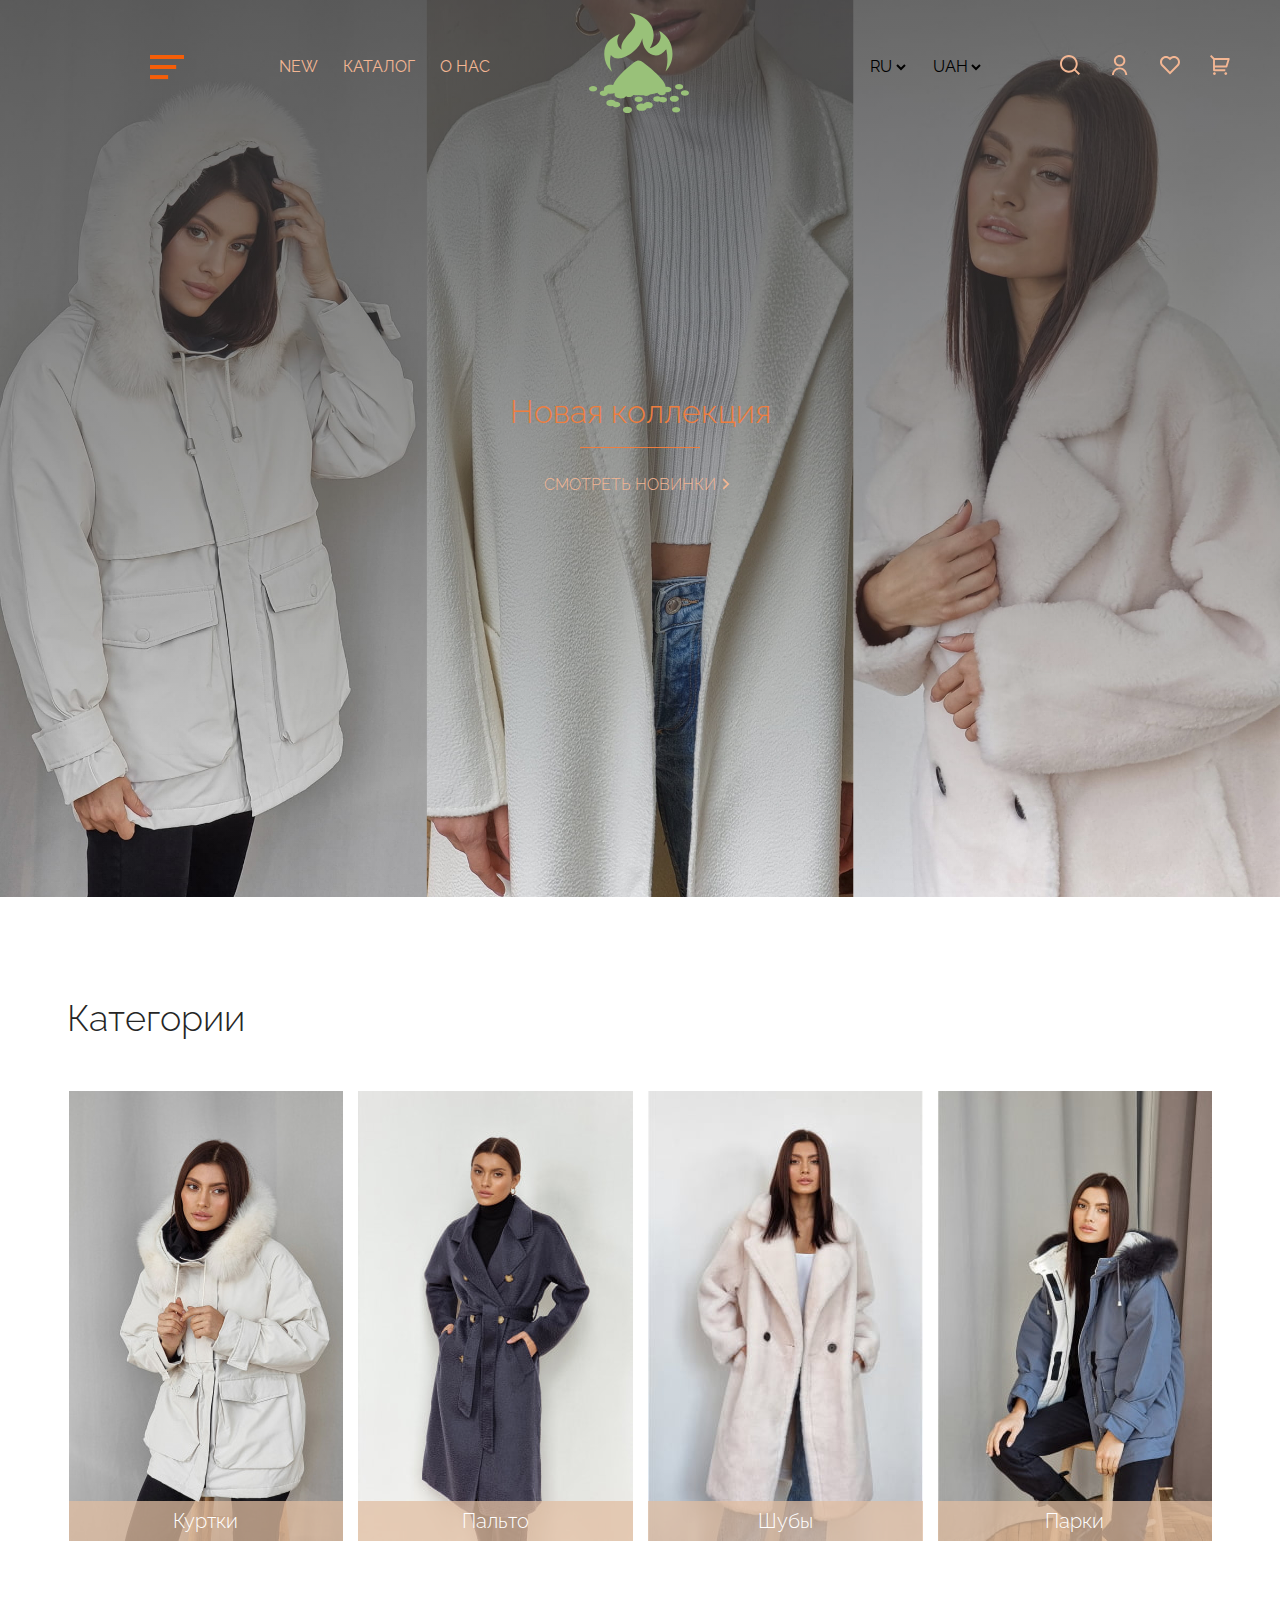
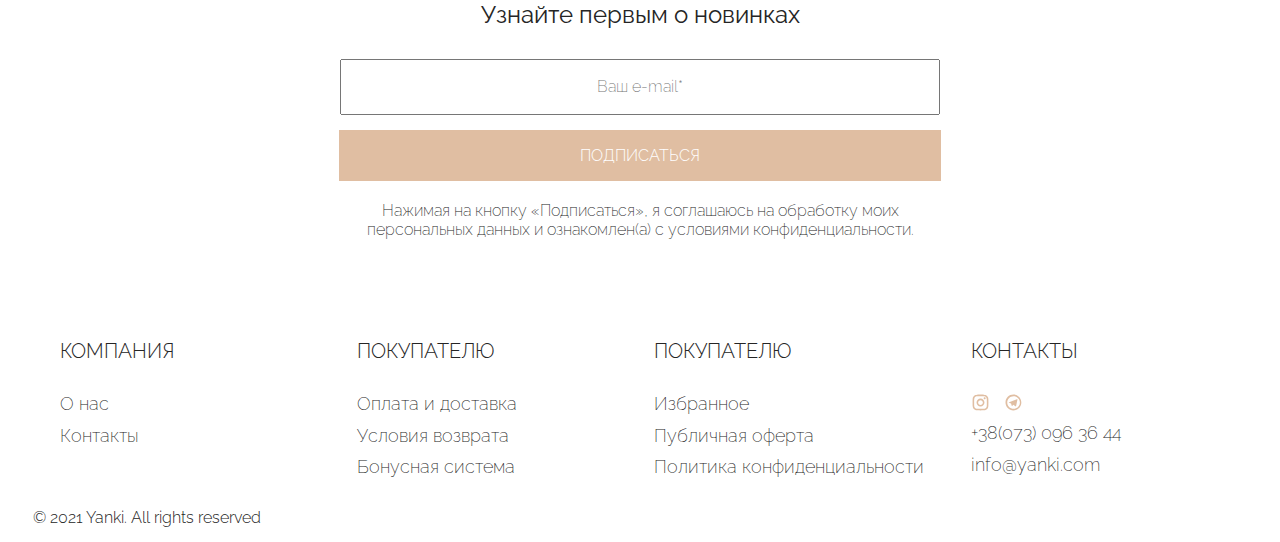
==== commit d9097f13: "fixed catigoties link title, positions" ====
--- a/index.html
+++ b/index.html
@@ -142,7 +142,9 @@
       <section class="categories-s">
         <div class="container categories-box">
           <h2 hidden></h2>
-          <h3 class="categories-title">Категории</h3>
+          <h3 class="categories-title">
+            <a href="catalog.html" class="categories-title-link link"> Категории </a>
+          </h3>
           <ul class="categories-list list">
             <li class="categories-item">
               <a href="" class="categories-link link">
@@ -227,9 +229,9 @@
           </ul>
           <div class="arrow-link-categories">
             <a href="catalog.html">
-            <svg viewBox="0 0 100 100" class="arrow-link" width="19">
-              <use xlink:href="./images/icons.svg#icon-btn-hero-v"></use>
-            </svg>
+              <svg viewBox="0 0 100 100" class="arrow-link" width="19">
+                <use xlink:href="./images/icons.svg#icon-btn-hero-v"></use>
+              </svg>
             </a>
           </div>
         </div>
@@ -324,7 +326,7 @@
         </ul>
 
         <!-- Footer desktop -->
-          <nav class="footer-nav-desktop">
+        <nav class="footer-nav-desktop">
           <div class="company list-nav-footer">
             <b class="footer-title-desktop">КОМПАНИЯ</b>
             <ul class="footer-list-desktop company-list list">
@@ -362,7 +364,9 @@
                 <a href="" class="footer-link-desktop buyer-link link">Публичная оферта</a>
               </li>
               <li class="footer-item-desktop buyer-item">
-                <a href="" class="footer-link-desktop buyer-link link">Политика конфиденциальности</a>
+                <a href="" class="footer-link-desktop buyer-link link"
+                  >Политика конфиденциальности</a
+                >
               </li>
             </ul>
           </div>
@@ -385,10 +389,14 @@
                 </a>
               </li>
               <li class="contacts-item">
-                <a href="mailto:info@yanki.com" class="footer-link-desktop contacts-link link"> +38(073) 096 36 44</a>
+                <a href="mailto:info@yanki.com" class="footer-link-desktop contacts-link link">
+                  +38(073) 096 36 44</a
+                >
               </li>
               <li class="contacts-item">
-                <a href="mailto:info@yanki.com" class="footer-link-desktop contacts-link link"> info@yanki.com</a>
+                <a href="mailto:info@yanki.com" class="footer-link-desktop contacts-link link">
+                  info@yanki.com</a
+                >
               </li>
             </ul>
           </div>
--- a/css/main.min.css
+++ b/css/main.min.css
@@ -1 +1 @@
-body{font-family:"Raleway",sans-serif;font-size:16px;color:#252525}h1,h2,h3,p,ul{margin:0}img{display:-webkit-box;display:-ms-flexbox;display:flex;min-width:100%;height:auto}.list{padding:0;list-style:none}.link{text-decoration:none}.container{margin:0 auto;padding-left:15px;padding-right:15px;width:100%}.header{display:-webkit-box;display:-ms-flexbox;display:flex;-webkit-box-align:center;-ms-flex-align:center;align-items:center;-ms-flex-pack:distribute;justify-content:space-around;padding:0;position:relative}@media screen and (min-width: 1200px)and (max-width: 1920px){.header{display:-webkit-box;display:-ms-flexbox;display:flex;-webkit-box-align:center;-ms-flex-align:center;align-items:center;-webkit-box-pack:justify;-ms-flex-pack:justify;justify-content:space-between;padding:0 50px 0 50px}}.nav-box{display:-webkit-box;display:-ms-flexbox;display:flex}.actions-box{display:-webkit-box;display:-ms-flexbox;display:flex}.header-nav{display:-webkit-box;display:-ms-flexbox;display:flex;-webkit-box-pack:center;-ms-flex-pack:center;justify-content:center;-webkit-box-align:center;-ms-flex-align:center;align-items:center}.header-list{display:none}@media screen and (min-width: 1200px)and (max-width: 1920px){.header-list{display:-webkit-box;display:-ms-flexbox;display:flex;-webkit-box-pack:center;-ms-flex-pack:center;justify-content:center;-webkit-box-align:center;-ms-flex-align:center;align-items:center;width:233px;padding:50px 0 50px 0}}.header-item{margin-right:25px}.header-item:nth-child(3){margin-right:0}.header-link{color:#f3b693}@media screen and (min-width: 1200px)and (max-width: 1920px){.select-box{display:-webkit-box;display:-ms-flexbox;display:flex}}.select-mob{margin-left:22px;margin-right:42px;background-color:rgba(0,0,0,0);border:none;padding:0}@media screen and (min-width: 768px)and (max-width: 1199px){.select-mob{margin-left:42px}}@media screen and (min-width: 1200px)and (max-width: 1920px){.select-mob{display:none}}.select-desktop{display:none}@media screen and (min-width: 1200px)and (max-width: 1920px){.select-desktop{display:-webkit-box;display:-ms-flexbox;display:flex;-webkit-box-align:center;-ms-flex-align:center;align-items:center;margin-right:20px;background-color:rgba(0,0,0,0);border:none;padding:0}.select-desktop:nth-child(2){margin-right:0}}.icon-logo{width:50px;cursor:none}@media screen and (min-width: 768px)and (max-width: 1199px){.icon-logo{width:70px}}@media screen and (min-width: 1200px)and (max-width: 1920px){.icon-logo{width:100px}}.logo{position:absolute;top:10%;left:44%}@media screen and (min-width: 768px)and (max-width: 1199px){.logo{position:absolute;top:10%;left:46%}}@media screen and (min-width: 1200px)and (max-width: 1920px){.logo{position:absolute;top:10%;left:46%}}.btn-menu{margin:0;padding:0;padding:15px 0 15px 0;background-color:rgba(0,0,0,0);border:none;outline:none;cursor:none}@media screen and (min-width: 768px)and (max-width: 1199px){.btn-menu{padding:30px 0 30px 0}}@media screen and (min-width: 1200px)and (max-width: 1920px){.btn-menu{cursor:pointer;margin-right:84px;margin-left:100px;padding:50px 0 50px 0}}.icon-menu{min-width:34px;min-height:24px;fill:#f55e08;display:-webkit-box;display:-ms-flexbox;display:flex;-webkit-box-align:center;-ms-flex-align:center;align-items:center;-webkit-box-pack:center;-ms-flex-pack:center;justify-content:center}.actions-list{display:none}@media screen and (min-width: 768px)and (max-width: 1199px){.actions-list{display:-webkit-box;display:-ms-flexbox;display:flex;-webkit-box-pack:center;-ms-flex-pack:center;justify-content:center;-webkit-box-align:center;-ms-flex-align:center;align-items:center}}@media screen and (min-width: 1200px)and (max-width: 1920px){.actions-list{display:-webkit-box;display:-ms-flexbox;display:flex;-webkit-box-pack:center;-ms-flex-pack:center;justify-content:center;-webkit-box-align:center;-ms-flex-align:center;align-items:center;margin-left:76px}}.actions-list-mob{display:-webkit-box;display:-ms-flexbox;display:flex;-webkit-box-pack:center;-ms-flex-pack:center;justify-content:center;-webkit-box-align:center;-ms-flex-align:center;align-items:center}@media screen and (min-width: 768px)and (max-width: 1199px){.actions-list-mob{display:none}}@media screen and (min-width: 1200px)and (max-width: 1920px){.actions-list-mob{display:none}}.icon-actions{min-width:20px;fill:#f3b693}@media screen and (min-width: 768px)and (max-width: 1199px){.icon-actions{min-width:25px}}.actions-item{padding:10px 0 10px 0;margin-right:50px}@media screen and (min-width: 768px)and (max-width: 1199px){.actions-item{margin-right:30px;padding:30px 0 30px 0}.actions-item:nth-child(4){margin-right:0}.actions-item:nth-child(3){margin-left:30px}}@media screen and (min-width: 1200px)and (max-width: 1920px){.actions-item{margin-right:30px;padding:50px 0 50px 0}.actions-item:nth-child(4){margin-right:0}.actions-item:nth-child(3){margin-left:30px}}.actions-item:nth-child(2){margin-right:0}.hero-box{padding:0}.hero{display:block;margin-top:-64px;max-width:767px;padding:290px 0px 290px 0px;background-repeat:no-repeat;background-size:cover;-webkit-box-flex:1;-ms-flex-positive:1;flex-grow:1;background-image:-webkit-gradient(linear, left top, left bottom, from(rgba(61, 61, 61, 0.5)), to(rgba(61, 61, 61, 0))),url(../../images/bg-fon_hero/bg-fon-mob.jpg);background-image:linear-gradient(rgba(61, 61, 61, 0.5), rgba(61, 61, 61, 0)),url(../../images/bg-fon_hero/bg-fon-mob.jpg)}@media(min-device-pixel-ratio: 2),(-webkit-min-device-pixel-ratio: 2),(min-resolution: 192dpi),(min-resolution: 2dppx){.hero{background-image:-webkit-gradient(linear, left top, left bottom, from(rgba(61, 61, 61, 0.5)), to(rgba(61, 61, 61, 0))),url(../../images/bg-fon_hero/bg-fon-mob@2.jpg);background-image:linear-gradient(rgba(61, 61, 61, 0.5) 0%, rgba(61, 61, 61, 0)),url(../../images/bg-fon_hero/bg-fon-mob@2.jpg)}}@media screen and (min-width: 768px)and (max-width: 1199px){.hero{display:block;margin-top:-94px;max-width:1199px;background-image:-webkit-gradient(linear, left top, left bottom, from(rgba(61, 61, 61, 0.5)), to(rgba(61, 61, 61, 0))),url(../../images/bg-fon_hero/bg-fon-tabl.jpg);background-image:linear-gradient(rgba(61, 61, 61, 0.5), rgba(61, 61, 61, 0)),url(../../images/bg-fon_hero/bg-fon-tabl.jpg);background-repeat:no-repeat;background-size:cover}}@media screen and (min-width: 768px)and (max-width: 1199px)and (min-device-pixel-ratio: 2),screen and (min-width: 768px)and (max-width: 1199px)and (-webkit-min-device-pixel-ratio: 2),screen and (min-width: 768px)and (max-width: 1199px)and (min-resolution: 192dpi),screen and (min-width: 768px)and (max-width: 1199px)and (min-resolution: 2dppx){.hero{background-image:-webkit-gradient(linear, left top, left bottom, from(rgba(61, 61, 61, 0.5)), to(rgba(61, 61, 61, 0))),url(../../images/bg-fon_hero/bg-fon-tabl@2.jpg);background-image:linear-gradient(rgba(61, 61, 61, 0.5) 0%, rgba(61, 61, 61, 0)),url(../../images/bg-fon_hero/bg-fon-tabl@2.jpg)}}@media screen and (min-width: 1200px)and (max-width: 1920px){.hero{display:block;margin-top:-134px;max-width:1920px;background-image:-webkit-gradient(linear, left top, left bottom, from(rgba(61, 61, 61, 0.5)), to(rgba(61, 61, 61, 0))),url(../../images/bg-fon_hero/bg-fon-desс.jpg);background-image:linear-gradient(rgba(61, 61, 61, 0.5), rgba(61, 61, 61, 0)),url(../../images/bg-fon_hero/bg-fon-desс.jpg);background-repeat:no-repeat;background-size:cover;padding:393px 0 393px 0}}@media screen and (min-width: 1200px)and (max-width: 1920px)and (min-device-pixel-ratio: 2),screen and (min-width: 1200px)and (max-width: 1920px)and (-webkit-min-device-pixel-ratio: 2),screen and (min-width: 1200px)and (max-width: 1920px)and (min-resolution: 192dpi),screen and (min-width: 1200px)and (max-width: 1920px)and (min-resolution: 2dppx){.hero{background-image:-webkit-gradient(linear, left top, left bottom, from(rgba(61, 61, 61, 0.5)), to(rgba(61, 61, 61, 0))),url(../../images/bg-fon_hero/bg-fon-desc@2.jpg);background-image:linear-gradient(rgba(61, 61, 61, 0.5) 0%, rgba(61, 61, 61, 0)),url(../../images/bg-fon_hero/bg-fon-desc@2.jpg)}}.hero-title{font-size:32px;font-weight:300;line-height:1.2;margin:0 auto;max-width:261px;color:#ee7e3f;margin-bottom:16px;text-align:center}.hero-line{margin:0 auto;border-bottom:1px solid #ee7e3f;width:120px;margin-bottom:16px}.hero-btn{font-size:16px;font-weight:300;line-height:1.1;text-transform:uppercase;color:#f3b693;display:-webkit-box;display:-ms-flexbox;display:flex;-webkit-box-align:center;-ms-flex-align:center;align-items:center;-webkit-box-pack:center;-ms-flex-pack:center;justify-content:center;margin:0 auto;padding:10px;background-color:rgba(0,0,0,0);border:none;outline:none;cursor:none}.icon-btn{width:20px;fill:#f3b693;-ms-flex-item-align:center;align-self:center}.categories-s{margin:0 auto;padding:0;padding:60px 0 60px 0}@media screen and (min-width: 1200px)and (max-width: 1920px){.categories-s{padding-top:100px}}.categories-box{display:-webkit-box;display:-ms-flexbox;display:flex;-webkit-box-orient:vertical;-webkit-box-direction:normal;-ms-flex-direction:column;flex-direction:column;-webkit-box-pack:start;-ms-flex-pack:start;justify-content:start;width:375px}@media screen and (min-width: 768px)and (max-width: 1199px){.categories-box{width:768px}}@media screen and (min-width: 1200px)and (max-width: 1920px){.categories-box{width:1200px}}.categories-title{font-size:24px;font-weight:300;line-height:1.2;color:#252525;padding-bottom:30px;padding-left:5px}@media screen and (min-width: 1200px)and (max-width: 1920px){.categories-title{font-size:36px;padding-bottom:50px;padding-left:12px}}@media screen and (min-width: 768px)and (max-width: 1199px){.categories-title{padding-left:80px}}.categories-list{display:-webkit-box;display:-ms-flexbox;display:flex;-webkit-box-pack:center;-ms-flex-pack:center;justify-content:center;-ms-flex-wrap:wrap;flex-wrap:wrap}@media screen and (min-width: 1200px)and (max-width: 1920px){.categories-list{-ms-flex-wrap:nowrap;flex-wrap:nowrap}}.categories-item{margin-right:5px}@media screen and (min-width: 768px)and (max-width: 1199px){.categories-item{margin-right:30px;padding-top:30px}.categories-item:nth-child(-n+2){padding-top:0}}@media screen and (min-width: 1200px)and (max-width: 1920px){.categories-item{margin:0;margin-right:15px}}.categories-item:nth-child(2n){margin-right:0}.categories-item:nth-child(n+3){display:none}@media screen and (min-width: 1200px)and (max-width: 1920px){.categories-item:nth-child(2n){margin-right:15px}.categories-item:nth-child(2n):nth-child(4){margin-right:0}}.categories-overley{position:relative;margin-left:auto;margin-right:auto;width:100%;height:100%}.overley-text{position:absolute;bottom:0;left:0;width:100%;height:40px;background:rgba(224,190,162,.75)}@media screen and (min-width: 768px)and (max-width: 1199px){.overley-text{width:274px}}.categories-text{font-size:18px;font-weight:300;line-height:1.2;color:#fff;position:absolute;top:50%;left:50%;-webkit-transform:translate(-50%, -50%);transform:translate(-50%, -50%)}@media screen and (min-width: 1200px)and (max-width: 1920px){.categories-text{font-size:20px}}.arrow-link-categories{position:absolute;margin-top:160px;margin-left:300px;width:30px;height:30px;background-color:#e0bea2;padding:6px}@media screen and (min-width: 768px)and (max-width: 1199px){.arrow-link-categories{display:none}}@media screen and (min-width: 1200px)and (max-width: 1920px){.arrow-link-categories{display:none}}.arrow-link{fill:#fff}@media screen and (min-width: 768px)and (max-width: 1199px){.arrow-link{display:none}}@media screen and (min-width: 1200px)and (max-width: 1920px){.arrow-link{display:none}}.subscribe{padding-bottom:60px}@media screen and (min-width: 1200px)and (max-width: 1920px){.subscribe{padding-bottom:100px}}.subscribe-text{font-size:24px;font-weight:300;line-height:1.2;color:#252525;text-align:center;padding-bottom:30px}.subscribe-input{display:-webkit-box;display:-ms-flexbox;display:flex;-webkit-box-align:center;-ms-flex-align:center;align-items:center;-webkit-box-pack:center;-ms-flex-pack:center;justify-content:center;padding-bottom:15px}.subscribe-email{font-size:14px;font-weight:200;line-height:1.2;width:335px;padding:12px 0 12px 0;text-align:center;color:#252525;outline:none;border:.5 solid #252525}@media screen and (min-width: 768px)and (max-width: 1199px){.subscribe-email{width:435px;border:.5 solid #252525}}@media screen and (min-width: 1200px)and (max-width: 1920px){.subscribe-email{font-size:16px;font-weight:200;line-height:1.2;width:600px;padding:16px 0 16px 0;border:.5 solid #252525}.subscribe-email:hover{border:.5 solid #252525}}.subscribe-email:hover{border:.5 solid #252525}.subscribe-btn-box{display:-webkit-box;display:-ms-flexbox;display:flex;-webkit-box-orient:vertical;-webkit-box-direction:normal;-ms-flex-direction:column;flex-direction:column;-webkit-box-align:center;-ms-flex-align:center;align-items:center;-webkit-box-pack:center;-ms-flex-pack:center;justify-content:center}.subscribe-btn{font-size:14px;font-weight:300;line-height:1.1;padding:12px 115px 12px 115px;margin-bottom:15px;text-transform:uppercase;color:#fff;background-color:#e0bea2;outline:none;cursor:none;border:none;-webkit-transition:-webkit-filter 50ms linear,-webkit-box-shadow 50ms linear;transition:-webkit-filter 50ms linear,-webkit-box-shadow 50ms linear;transition:filter 50ms linear,box-shadow 50ms linear;transition:filter 50ms linear,box-shadow 50ms linear,-webkit-filter 50ms linear,-webkit-box-shadow 50ms linear}@media screen and (min-width: 1200px)and (max-width: 1920px){.subscribe-btn{font-size:16px;font-weight:300;line-height:1.2;padding:16px 241px 16px 241px;cursor:pointer;margin-bottom:20px}}.subscribe-btn:hover{-webkit-filter:drop-shadow(0px 5px 7px rgba(37, 37, 37, 0.15));filter:drop-shadow(0px 5px 7px rgba(37, 37, 37, 0.15))}.subscribe-btn:active{-webkit-filter:none;filter:none;-webkit-box-shadow:inset 0px 3px 7px rgba(37,37,37,.15);box-shadow:inset 0px 3px 7px rgba(37,37,37,.15)}.agreement-text{font-size:14px;font-weight:200;line-height:1.1;text-align:center;color:#252525}@media screen and (min-width: 1200px)and (max-width: 1920px){.agreement-text{font-size:16px;line-height:1.2;width:600px}}@media screen and (min-width: 1200px)and (max-width: 1920px){.footer-nav{display:none}}.footer-item{display:-webkit-box;display:-ms-flexbox;display:flex;-webkit-box-pack:center;-ms-flex-pack:center;justify-content:center;-webkit-box-align:center;-ms-flex-align:center;align-items:center;position:relative}.footer-link{font-size:18px;font-weight:300;line-height:1.2;color:#252525}.footer-link:hover,.footer-link:focus{color:#ee7e3f;outline:none}.footer-link--last{font-size:18px;font-weight:300;line-height:1.2;color:#252525}.footer-line{display:-webkit-box;display:-ms-flexbox;display:flex;-webkit-box-orient:vertical;-webkit-box-direction:normal;-ms-flex-direction:column;flex-direction:column;-webkit-box-pack:center;-ms-flex-pack:center;justify-content:center;-webkit-box-align:center;-ms-flex-align:center;align-items:center;height:.3px;background-color:#252525;margin-bottom:20px}.icon-footer{position:absolute;top:10%;left:94%;fill:#e0bea2;width:14px;-webkit-transform:rotate(90deg);transform:rotate(90deg);-webkit-transition:-webkit-transform 300ms linear;transition:-webkit-transform 300ms linear;transition:transform 300ms linear;transition:transform 300ms linear, -webkit-transform 300ms linear}@media screen and (min-width: 768px)and (max-width: 1199px){.icon-footer{width:19px}}.icon-footer:hover{-webkit-transform:rotate(270deg);transform:rotate(270deg)}.social-list{display:-webkit-box;display:-ms-flexbox;display:flex;-webkit-box-align:center;-ms-flex-align:center;align-items:center;-webkit-box-pack:center;-ms-flex-pack:center;justify-content:center}@media screen and (min-width: 1200px)and (max-width: 1920px){.social-list{display:none}}.social-item{margin-right:10px}@media screen and (min-width: 768px)and (max-width: 1199px){.social-item{margin-right:30px}}.social-item:nth-child(2){margin-right:0}.social-footer{fill:#e0bea2;padding-top:10px;padding-bottom:5px;width:19px}@media screen and (min-width: 768px)and (max-width: 1199px){.social-footer{width:30px}}.footer-contact__list{display:-webkit-box;display:-ms-flexbox;display:flex;-webkit-box-orient:vertical;-webkit-box-direction:normal;-ms-flex-direction:column;flex-direction:column;-webkit-box-align:center;-ms-flex-align:center;align-items:center;-webkit-box-pack:center;-ms-flex-pack:center;justify-content:center;padding-bottom:30px}@media screen and (min-width: 1200px)and (max-width: 1920px){.footer-contact__list{display:none}}.footer-contact__item{padding-bottom:5px}.footer-contact__item:nth-child(2){padding-bottom:0}.footer-contact__link{font-size:14px;font-weight:200;line-height:1.1;color:#252525}@media screen and (min-width: 768px)and (max-width: 1199px){.footer-contact__link{font-size:16px;font-weight:200;line-height:1.1}}.copyright{font-size:10px;font-weight:300;line-height:1.2;color:#252525;text-align:center;padding-bottom:5px}@media screen and (min-width: 1200px)and (max-width: 1920px){.copyright{padding-top:30px;padding-bottom:15px;font-size:16px;text-align:start;padding-left:18px}}.footer-nav-desktop{display:-webkit-box;display:-ms-flexbox;display:flex;-webkit-box-pack:center;-ms-flex-pack:center;justify-content:center}@media screen and (min-width: 375px)and (max-width: 479px){.footer-nav-desktop{display:none}}@media screen and (min-width: 480px)and (max-width: 767px){.footer-nav-desktop{display:none}}@media screen and (min-width: 768px)and (max-width: 1199px){.footer-nav-desktop{display:none}}.list-nav-footer{min-width:250px;margin-right:47px}.list-nav-footer:nth-child(4){margin-right:0}.footer-title-desktop{font-size:20px;font-weight:300;line-height:1.2;text-transform:uppercase;color:#252525}.footer-list-desktop{padding-top:30px}.footer-item-desktop{padding-bottom:10px}.footer-item-desktop:nth-child(3){padding-bottom:0}.footer-link-desktop{font-size:18px;font-weight:200;line-height:1.2;color:#252525}.social-item-desktop{display:-webkit-inline-box;display:-ms-inline-flexbox;display:inline-flex;margin-right:10px;padding-bottom:10px}.social-item-desktop:nth-child(2){margin-right:0}.social-link-desktop{width:19px;height:19px}.social-footer-desctop{fill:#e0bea2}.contacts-item{padding-bottom:10px}.contacts-item:last-child{padding-bottom:0}/*# sourceMappingURL=main.min.css.map */+body{font-family:"Raleway",sans-serif;font-size:16px;color:#252525}h1,h2,h3,p,ul{margin:0}img{display:-webkit-box;display:-ms-flexbox;display:flex;min-width:100%;height:auto}.list{padding:0;list-style:none}.link{text-decoration:none}.container{margin:0 auto;padding-left:15px;padding-right:15px;width:100%}.header{display:-webkit-box;display:-ms-flexbox;display:flex;-webkit-box-align:center;-ms-flex-align:center;align-items:center;-ms-flex-pack:distribute;justify-content:space-around;padding:0;position:relative}@media screen and (min-width: 1200px)and (max-width: 1920px){.header{display:-webkit-box;display:-ms-flexbox;display:flex;-webkit-box-align:center;-ms-flex-align:center;align-items:center;-webkit-box-pack:justify;-ms-flex-pack:justify;justify-content:space-between;padding:0 50px 0 50px}}.nav-box{display:-webkit-box;display:-ms-flexbox;display:flex}.actions-box{display:-webkit-box;display:-ms-flexbox;display:flex}.header-nav{display:-webkit-box;display:-ms-flexbox;display:flex;-webkit-box-pack:center;-ms-flex-pack:center;justify-content:center;-webkit-box-align:center;-ms-flex-align:center;align-items:center}.header-list{display:none}@media screen and (min-width: 1200px)and (max-width: 1920px){.header-list{display:-webkit-box;display:-ms-flexbox;display:flex;-webkit-box-pack:center;-ms-flex-pack:center;justify-content:center;-webkit-box-align:center;-ms-flex-align:center;align-items:center;width:233px;padding:50px 0 50px 0}}.header-item{margin-right:25px}.header-item:nth-child(3){margin-right:0}.header-link{color:#f3b693}@media screen and (min-width: 1200px)and (max-width: 1920px){.select-box{display:-webkit-box;display:-ms-flexbox;display:flex}}.select-mob{margin-left:22px;margin-right:42px;background-color:rgba(0,0,0,0);border:none;padding:0}@media screen and (min-width: 768px)and (max-width: 1199px){.select-mob{margin-left:42px}}@media screen and (min-width: 1200px)and (max-width: 1920px){.select-mob{display:none}}.select-desktop{display:none}@media screen and (min-width: 1200px)and (max-width: 1920px){.select-desktop{display:-webkit-box;display:-ms-flexbox;display:flex;-webkit-box-align:center;-ms-flex-align:center;align-items:center;margin-right:20px;background-color:rgba(0,0,0,0);border:none;padding:0}.select-desktop:nth-child(2){margin-right:0}}.icon-logo{width:50px;cursor:none}@media screen and (min-width: 768px)and (max-width: 1199px){.icon-logo{width:70px}}@media screen and (min-width: 1200px)and (max-width: 1920px){.icon-logo{width:100px}}.logo{position:absolute;top:10%;left:44%}@media screen and (min-width: 768px)and (max-width: 1199px){.logo{position:absolute;top:10%;left:46%}}@media screen and (min-width: 1200px)and (max-width: 1920px){.logo{position:absolute;top:10%;left:46%}}.btn-menu{margin:0;padding:0;padding:15px 0 15px 0;background-color:rgba(0,0,0,0);border:none;outline:none;cursor:none}@media screen and (min-width: 768px)and (max-width: 1199px){.btn-menu{padding:30px 0 30px 0}}@media screen and (min-width: 1200px)and (max-width: 1920px){.btn-menu{cursor:pointer;margin-right:84px;margin-left:100px;padding:50px 0 50px 0}}.icon-menu{min-width:34px;min-height:24px;fill:#f55e08;display:-webkit-box;display:-ms-flexbox;display:flex;-webkit-box-align:center;-ms-flex-align:center;align-items:center;-webkit-box-pack:center;-ms-flex-pack:center;justify-content:center}.actions-list{display:none}@media screen and (min-width: 768px)and (max-width: 1199px){.actions-list{display:-webkit-box;display:-ms-flexbox;display:flex;-webkit-box-pack:center;-ms-flex-pack:center;justify-content:center;-webkit-box-align:center;-ms-flex-align:center;align-items:center}}@media screen and (min-width: 1200px)and (max-width: 1920px){.actions-list{display:-webkit-box;display:-ms-flexbox;display:flex;-webkit-box-pack:center;-ms-flex-pack:center;justify-content:center;-webkit-box-align:center;-ms-flex-align:center;align-items:center;margin-left:76px}}.actions-list-mob{display:-webkit-box;display:-ms-flexbox;display:flex;-webkit-box-pack:center;-ms-flex-pack:center;justify-content:center;-webkit-box-align:center;-ms-flex-align:center;align-items:center}@media screen and (min-width: 768px)and (max-width: 1199px){.actions-list-mob{display:none}}@media screen and (min-width: 1200px)and (max-width: 1920px){.actions-list-mob{display:none}}.icon-actions{min-width:20px;fill:#f3b693}@media screen and (min-width: 768px)and (max-width: 1199px){.icon-actions{min-width:25px}}.actions-item{padding:10px 0 10px 0;margin-right:50px}@media screen and (min-width: 768px)and (max-width: 1199px){.actions-item{margin-right:30px;padding:30px 0 30px 0}.actions-item:nth-child(4){margin-right:0}.actions-item:nth-child(3){margin-left:30px}}@media screen and (min-width: 1200px)and (max-width: 1920px){.actions-item{margin-right:30px;padding:50px 0 50px 0}.actions-item:nth-child(4){margin-right:0}.actions-item:nth-child(3){margin-left:30px}}.actions-item:nth-child(2){margin-right:0}.hero-box{padding:0}.hero{display:block;margin-top:-64px;max-width:767px;padding:290px 0px 290px 0px;background-repeat:no-repeat;background-size:cover;-webkit-box-flex:1;-ms-flex-positive:1;flex-grow:1;background-image:-webkit-gradient(linear, left top, left bottom, from(rgba(61, 61, 61, 0.5)), to(rgba(61, 61, 61, 0))),url(../../images/bg-fon_hero/bg-fon-mob.jpg);background-image:linear-gradient(rgba(61, 61, 61, 0.5), rgba(61, 61, 61, 0)),url(../../images/bg-fon_hero/bg-fon-mob.jpg)}@media(min-device-pixel-ratio: 2),(-webkit-min-device-pixel-ratio: 2),(min-resolution: 192dpi),(min-resolution: 2dppx){.hero{background-image:-webkit-gradient(linear, left top, left bottom, from(rgba(61, 61, 61, 0.5)), to(rgba(61, 61, 61, 0))),url(../../images/bg-fon_hero/bg-fon-mob@2.jpg);background-image:linear-gradient(rgba(61, 61, 61, 0.5) 0%, rgba(61, 61, 61, 0)),url(../../images/bg-fon_hero/bg-fon-mob@2.jpg)}}@media screen and (min-width: 768px)and (max-width: 1199px){.hero{display:block;margin-top:-94px;max-width:1199px;background-image:-webkit-gradient(linear, left top, left bottom, from(rgba(61, 61, 61, 0.5)), to(rgba(61, 61, 61, 0))),url(../../images/bg-fon_hero/bg-fon-tabl.jpg);background-image:linear-gradient(rgba(61, 61, 61, 0.5), rgba(61, 61, 61, 0)),url(../../images/bg-fon_hero/bg-fon-tabl.jpg);background-repeat:no-repeat;background-size:cover}}@media screen and (min-width: 768px)and (max-width: 1199px)and (min-device-pixel-ratio: 2),screen and (min-width: 768px)and (max-width: 1199px)and (-webkit-min-device-pixel-ratio: 2),screen and (min-width: 768px)and (max-width: 1199px)and (min-resolution: 192dpi),screen and (min-width: 768px)and (max-width: 1199px)and (min-resolution: 2dppx){.hero{background-image:-webkit-gradient(linear, left top, left bottom, from(rgba(61, 61, 61, 0.5)), to(rgba(61, 61, 61, 0))),url(../../images/bg-fon_hero/bg-fon-tabl@2.jpg);background-image:linear-gradient(rgba(61, 61, 61, 0.5) 0%, rgba(61, 61, 61, 0)),url(../../images/bg-fon_hero/bg-fon-tabl@2.jpg)}}@media screen and (min-width: 1200px)and (max-width: 1920px){.hero{display:block;margin-top:-134px;max-width:1920px;background-image:-webkit-gradient(linear, left top, left bottom, from(rgba(61, 61, 61, 0.5)), to(rgba(61, 61, 61, 0))),url(../../images/bg-fon_hero/bg-fon-desс.jpg);background-image:linear-gradient(rgba(61, 61, 61, 0.5), rgba(61, 61, 61, 0)),url(../../images/bg-fon_hero/bg-fon-desс.jpg);background-repeat:no-repeat;background-size:cover;padding:393px 0 393px 0}}@media screen and (min-width: 1200px)and (max-width: 1920px)and (min-device-pixel-ratio: 2),screen and (min-width: 1200px)and (max-width: 1920px)and (-webkit-min-device-pixel-ratio: 2),screen and (min-width: 1200px)and (max-width: 1920px)and (min-resolution: 192dpi),screen and (min-width: 1200px)and (max-width: 1920px)and (min-resolution: 2dppx){.hero{background-image:-webkit-gradient(linear, left top, left bottom, from(rgba(61, 61, 61, 0.5)), to(rgba(61, 61, 61, 0))),url(../../images/bg-fon_hero/bg-fon-desc@2.jpg);background-image:linear-gradient(rgba(61, 61, 61, 0.5) 0%, rgba(61, 61, 61, 0)),url(../../images/bg-fon_hero/bg-fon-desc@2.jpg)}}.hero-title{font-size:32px;font-weight:300;line-height:1.2;margin:0 auto;max-width:261px;color:#ee7e3f;margin-bottom:16px;text-align:center}.hero-line{margin:0 auto;border-bottom:1px solid #ee7e3f;width:120px;margin-bottom:16px}.hero-btn{font-size:16px;font-weight:300;line-height:1.1;text-transform:uppercase;color:#f3b693;display:-webkit-box;display:-ms-flexbox;display:flex;-webkit-box-align:center;-ms-flex-align:center;align-items:center;-webkit-box-pack:center;-ms-flex-pack:center;justify-content:center;margin:0 auto;padding:10px;background-color:rgba(0,0,0,0);border:none;outline:none;cursor:none}.icon-btn{width:20px;fill:#f3b693;-ms-flex-item-align:center;align-self:center}.categories-s{margin:0 auto;padding:0;padding:60px 0 60px 0}@media screen and (min-width: 1200px)and (max-width: 1920px){.categories-s{padding-top:100px}}.categories-box{display:-webkit-box;display:-ms-flexbox;display:flex;-webkit-box-orient:vertical;-webkit-box-direction:normal;-ms-flex-direction:column;flex-direction:column;-webkit-box-pack:start;-ms-flex-pack:start;justify-content:start;width:375px}@media screen and (min-width: 768px)and (max-width: 1199px){.categories-box{width:768px}}@media screen and (min-width: 1200px)and (max-width: 1920px){.categories-box{width:1200px}}.categories-title{font-size:24px;font-weight:300;line-height:1.2;color:#252525;padding-bottom:30px;padding-left:6px}@media screen and (min-width: 1200px)and (max-width: 1920px){.categories-title{font-size:36px;padding-bottom:50px;padding-left:12px}}@media screen and (min-width: 768px)and (max-width: 1199px){.categories-title{padding-left:92px}}.categories-title-link{color:#252525}.categories-list{display:-webkit-box;display:-ms-flexbox;display:flex;-webkit-box-pack:center;-ms-flex-pack:center;justify-content:center;-ms-flex-wrap:wrap;flex-wrap:wrap}@media screen and (min-width: 1200px)and (max-width: 1920px){.categories-list{-ms-flex-wrap:nowrap;flex-wrap:nowrap}}.categories-item{margin-right:5px}.categories-item:nth-child(2){margin-right:0}.categories-item:nth-child(n+3){display:none}@media screen and (min-width: 768px)and (max-width: 1199px){.categories-item{position:relative;margin-right:0;margin-right:5px;margin-bottom:5px}.categories-item:nth-child(n+3){display:-webkit-box;display:-ms-flexbox;display:flex;margin-bottom:0}.categories-item:nth-child(2n){margin-right:0}}@media screen and (min-width: 1200px)and (max-width: 1920px){.categories-item{margin:0;margin-right:15px}.categories-item:nth-child(n+3){display:-webkit-box;display:-ms-flexbox;display:flex}.categories-item:nth-child(2){margin-right:15px}.categories-item:nth-child(4){margin-right:0}}.categories-overley{position:relative;margin-left:auto;margin-right:auto;width:100%;height:100%}.overley-text{position:absolute;bottom:0;left:0;width:100%;height:40px;background:rgba(224,190,162,.75)}@media screen and (min-width: 768px)and (max-width: 1199px){.overley-text{width:274px}}.categories-text{font-size:18px;font-weight:300;line-height:1.2;color:#fff;position:absolute;top:50%;left:50%;-webkit-transform:translate(-50%, -50%);transform:translate(-50%, -50%)}@media screen and (min-width: 1200px)and (max-width: 1920px){.categories-text{font-size:20px}}.arrow-link-categories{position:absolute;margin-top:160px;margin-left:300px;width:30px;height:30px;background-color:#e0bea2;padding:6px}@media screen and (min-width: 768px)and (max-width: 1199px){.arrow-link-categories{display:none}}@media screen and (min-width: 1200px)and (max-width: 1920px){.arrow-link-categories{display:none}}.arrow-link{fill:#fff}@media screen and (min-width: 1200px)and (max-width: 1920px){.arrow-link{display:none}}.subscribe{padding-bottom:60px}@media screen and (min-width: 1200px)and (max-width: 1920px){.subscribe{padding-bottom:100px}}.subscribe-text{font-size:24px;font-weight:300;line-height:1.2;color:#252525;text-align:center;padding-bottom:30px}.subscribe-input{display:-webkit-box;display:-ms-flexbox;display:flex;-webkit-box-align:center;-ms-flex-align:center;align-items:center;-webkit-box-pack:center;-ms-flex-pack:center;justify-content:center;padding-bottom:15px}.subscribe-email{font-size:14px;font-weight:200;line-height:1.2;width:335px;padding:12px 0 12px 0;text-align:center;color:#252525;outline:none;border:.5 solid #252525}@media screen and (min-width: 768px)and (max-width: 1199px){.subscribe-email{width:435px;border:.5 solid #252525}}@media screen and (min-width: 1200px)and (max-width: 1920px){.subscribe-email{font-size:16px;font-weight:200;line-height:1.2;width:600px;padding:16px 0 16px 0;border:.5 solid #252525}.subscribe-email:hover{border:.5 solid #252525}}.subscribe-email:hover{border:.5 solid #252525}.subscribe-btn-box{display:-webkit-box;display:-ms-flexbox;display:flex;-webkit-box-orient:vertical;-webkit-box-direction:normal;-ms-flex-direction:column;flex-direction:column;-webkit-box-align:center;-ms-flex-align:center;align-items:center;-webkit-box-pack:center;-ms-flex-pack:center;justify-content:center}.subscribe-btn{font-size:14px;font-weight:300;line-height:1.1;padding:12px 115px 12px 115px;margin-bottom:15px;text-transform:uppercase;color:#fff;background-color:#e0bea2;outline:none;cursor:none;border:none;-webkit-transition:-webkit-filter 50ms linear,-webkit-box-shadow 50ms linear;transition:-webkit-filter 50ms linear,-webkit-box-shadow 50ms linear;transition:filter 50ms linear,box-shadow 50ms linear;transition:filter 50ms linear,box-shadow 50ms linear,-webkit-filter 50ms linear,-webkit-box-shadow 50ms linear}@media screen and (min-width: 1200px)and (max-width: 1920px){.subscribe-btn{font-size:16px;font-weight:300;line-height:1.2;padding:16px 241px 16px 241px;cursor:pointer;margin-bottom:20px}}.subscribe-btn:hover{-webkit-filter:drop-shadow(0px 5px 7px rgba(37, 37, 37, 0.15));filter:drop-shadow(0px 5px 7px rgba(37, 37, 37, 0.15))}.subscribe-btn:active{-webkit-filter:none;filter:none;-webkit-box-shadow:inset 0px 3px 7px rgba(37,37,37,.15);box-shadow:inset 0px 3px 7px rgba(37,37,37,.15)}.agreement-text{font-size:14px;font-weight:200;line-height:1.1;text-align:center;color:#252525}@media screen and (min-width: 1200px)and (max-width: 1920px){.agreement-text{font-size:16px;line-height:1.2;width:600px}}@media screen and (min-width: 1200px)and (max-width: 1920px){.footer-nav{display:none}}.footer-item{display:-webkit-box;display:-ms-flexbox;display:flex;-webkit-box-pack:center;-ms-flex-pack:center;justify-content:center;-webkit-box-align:center;-ms-flex-align:center;align-items:center;position:relative}.footer-link{font-size:18px;font-weight:300;line-height:1.2;color:#252525}.footer-link:hover,.footer-link:focus{color:#ee7e3f;outline:none}.footer-link--last{font-size:18px;font-weight:300;line-height:1.2;color:#252525}.footer-line{display:-webkit-box;display:-ms-flexbox;display:flex;-webkit-box-orient:vertical;-webkit-box-direction:normal;-ms-flex-direction:column;flex-direction:column;-webkit-box-pack:center;-ms-flex-pack:center;justify-content:center;-webkit-box-align:center;-ms-flex-align:center;align-items:center;height:.3px;background-color:#252525;margin-bottom:20px}.icon-footer{position:absolute;top:10%;left:94%;fill:#e0bea2;width:14px;-webkit-transform:rotate(90deg);transform:rotate(90deg);-webkit-transition:-webkit-transform 300ms linear;transition:-webkit-transform 300ms linear;transition:transform 300ms linear;transition:transform 300ms linear, -webkit-transform 300ms linear}@media screen and (min-width: 768px)and (max-width: 1199px){.icon-footer{width:19px}}.icon-footer:hover{-webkit-transform:rotate(270deg);transform:rotate(270deg)}.social-list{display:-webkit-box;display:-ms-flexbox;display:flex;-webkit-box-align:center;-ms-flex-align:center;align-items:center;-webkit-box-pack:center;-ms-flex-pack:center;justify-content:center}@media screen and (min-width: 1200px)and (max-width: 1920px){.social-list{display:none}}.social-item{margin-right:10px}@media screen and (min-width: 768px)and (max-width: 1199px){.social-item{margin-right:30px}}.social-item:nth-child(2){margin-right:0}.social-footer{fill:#e0bea2;padding-top:10px;padding-bottom:5px;width:19px}@media screen and (min-width: 768px)and (max-width: 1199px){.social-footer{width:30px}}.footer-contact__list{display:-webkit-box;display:-ms-flexbox;display:flex;-webkit-box-orient:vertical;-webkit-box-direction:normal;-ms-flex-direction:column;flex-direction:column;-webkit-box-align:center;-ms-flex-align:center;align-items:center;-webkit-box-pack:center;-ms-flex-pack:center;justify-content:center;padding-bottom:30px}@media screen and (min-width: 1200px)and (max-width: 1920px){.footer-contact__list{display:none}}.footer-contact__item{padding-bottom:5px}.footer-contact__item:nth-child(2){padding-bottom:0}.footer-contact__link{font-size:14px;font-weight:200;line-height:1.1;color:#252525}@media screen and (min-width: 768px)and (max-width: 1199px){.footer-contact__link{font-size:16px;font-weight:200;line-height:1.1}}.copyright{font-size:10px;font-weight:300;line-height:1.2;color:#252525;text-align:center;padding-bottom:5px}@media screen and (min-width: 1200px)and (max-width: 1920px){.copyright{padding-top:30px;padding-bottom:15px;font-size:16px;text-align:start;padding-left:18px}}.footer-nav-desktop{display:-webkit-box;display:-ms-flexbox;display:flex;-webkit-box-pack:center;-ms-flex-pack:center;justify-content:center}@media screen and (min-width: 375px)and (max-width: 479px){.footer-nav-desktop{display:none}}@media screen and (min-width: 480px)and (max-width: 767px){.footer-nav-desktop{display:none}}@media screen and (min-width: 768px)and (max-width: 1199px){.footer-nav-desktop{display:none}}.list-nav-footer{min-width:250px;margin-right:47px}.list-nav-footer:nth-child(4){margin-right:0}.footer-title-desktop{font-size:20px;font-weight:300;line-height:1.2;text-transform:uppercase;color:#252525}.footer-list-desktop{padding-top:30px}.footer-item-desktop{padding-bottom:10px}.footer-item-desktop:nth-child(3){padding-bottom:0}.footer-link-desktop{font-size:18px;font-weight:200;line-height:1.2;color:#252525}.social-item-desktop{display:-webkit-inline-box;display:-ms-inline-flexbox;display:inline-flex;margin-right:10px;padding-bottom:10px}.social-item-desktop:nth-child(2){margin-right:0}.social-link-desktop{width:19px;height:19px}.social-footer-desctop{fill:#e0bea2}.contacts-item{padding-bottom:10px}.contacts-item:last-child{padding-bottom:0}/*# sourceMappingURL=main.min.css.map */